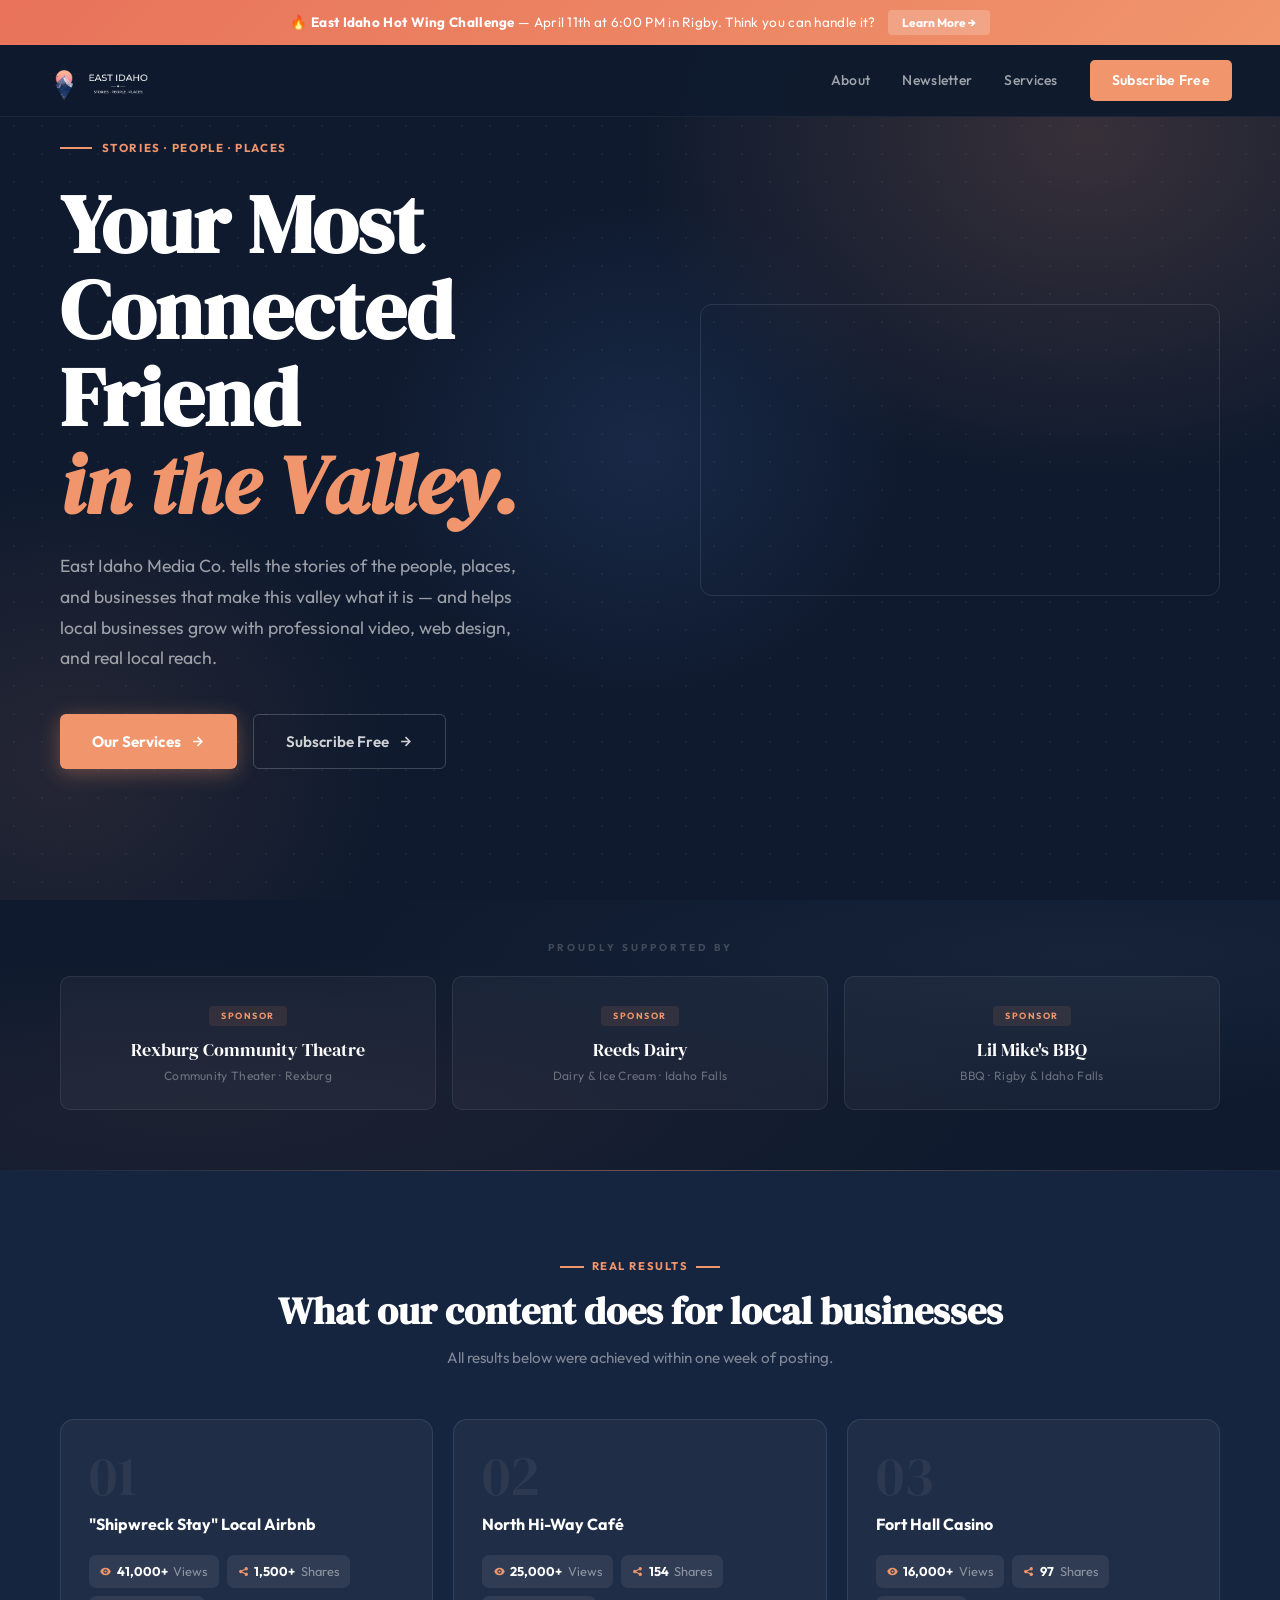
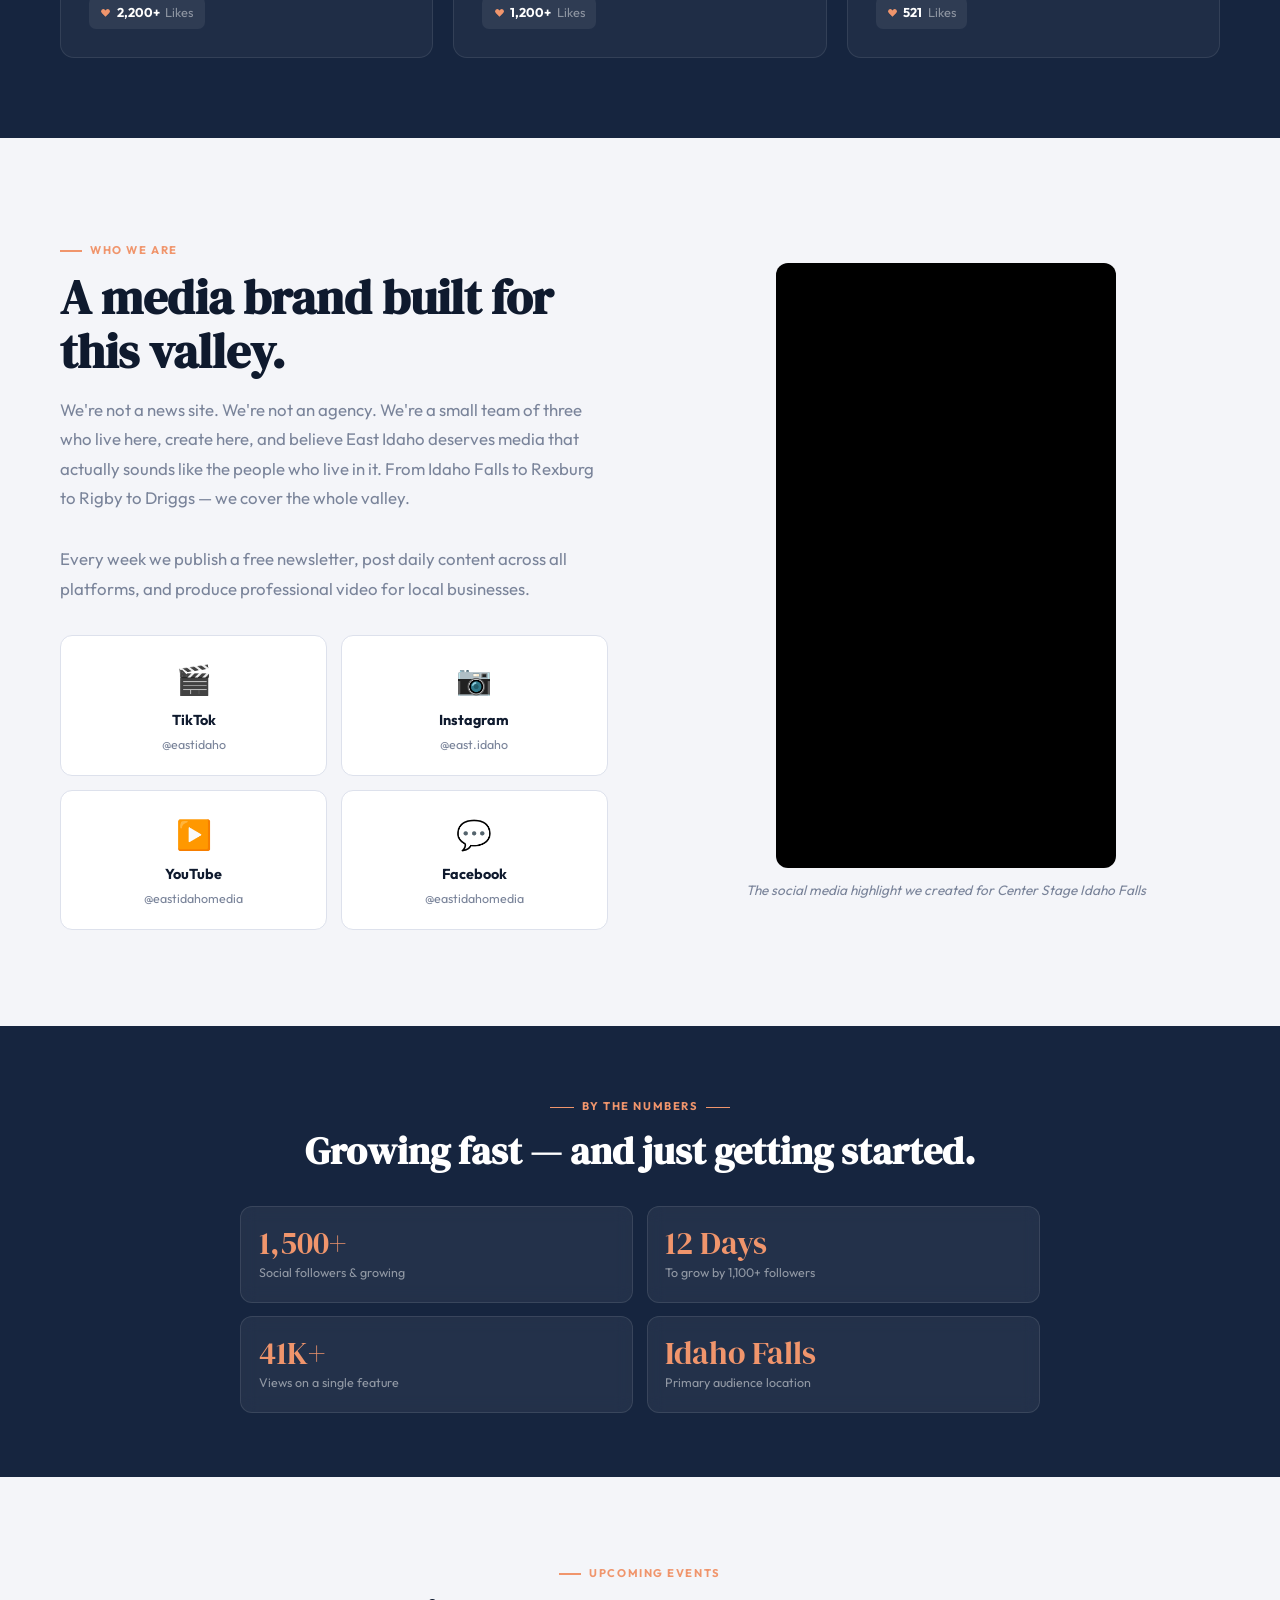
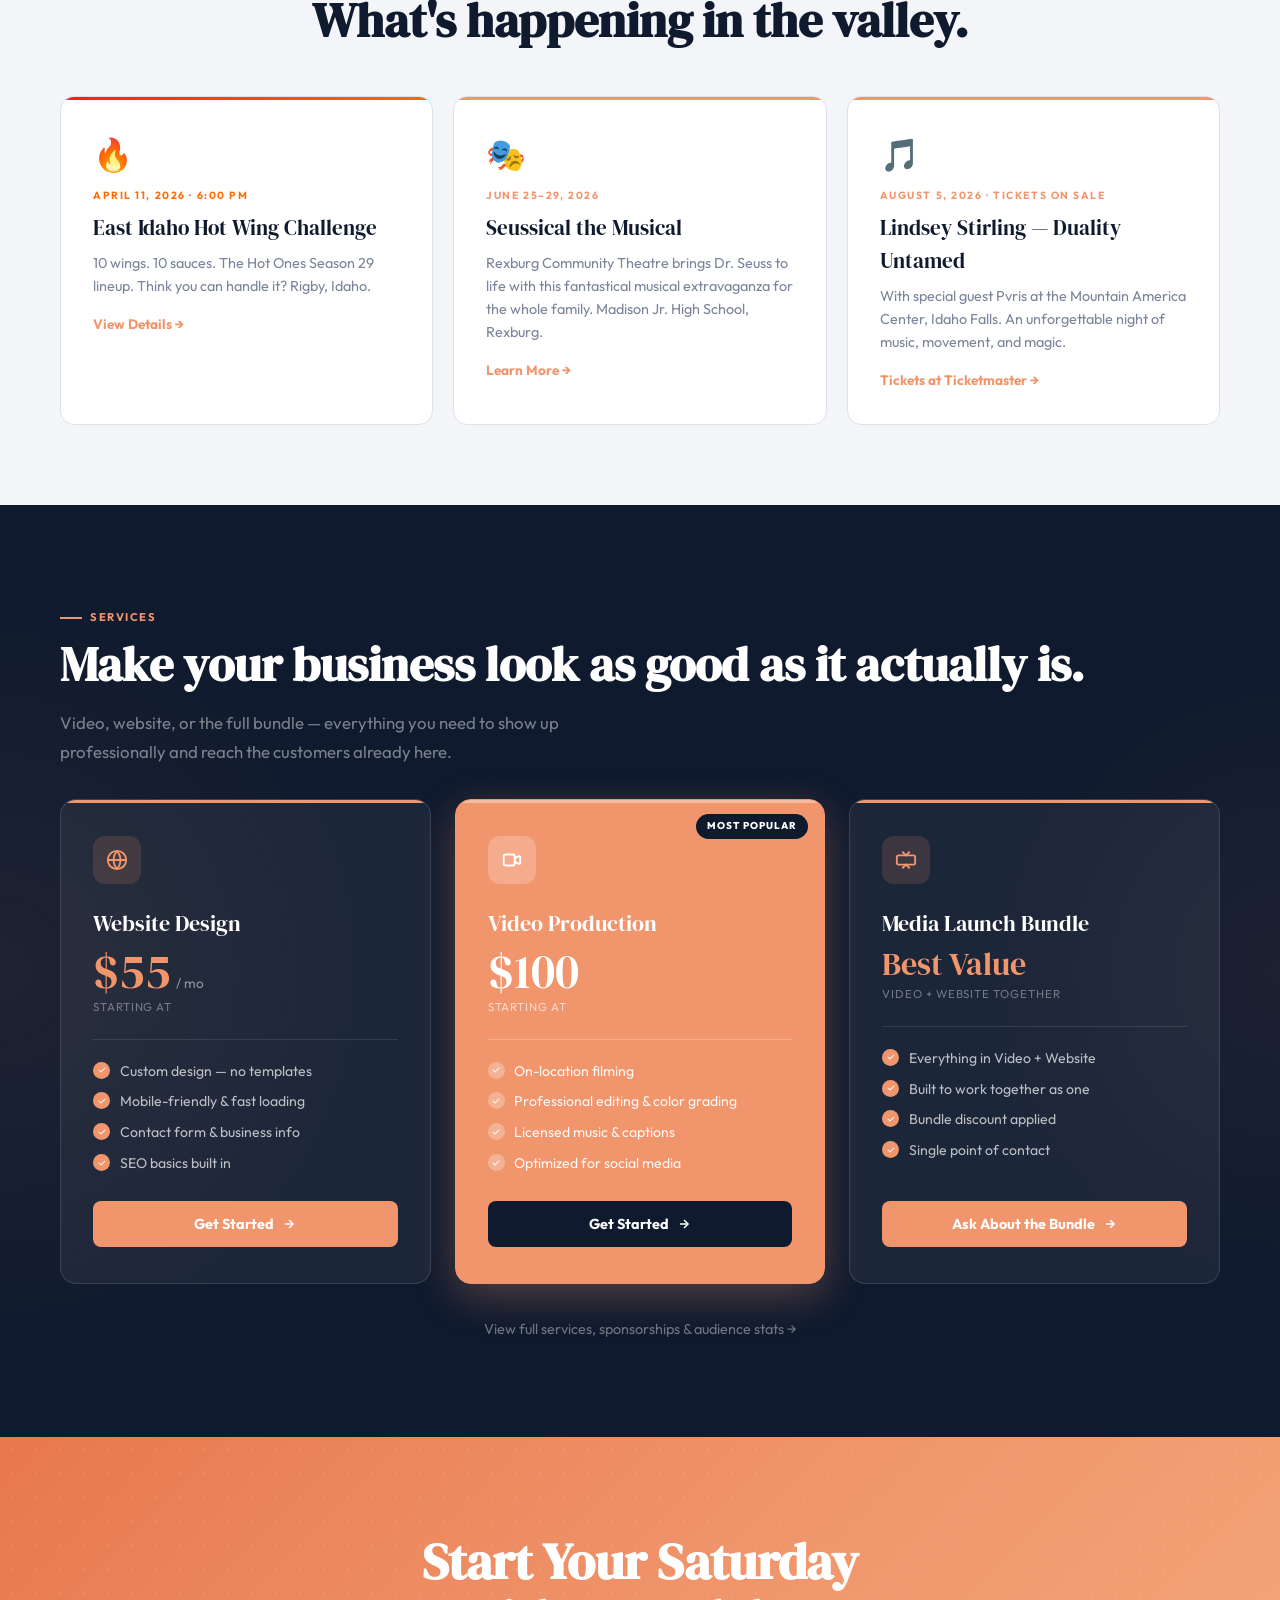
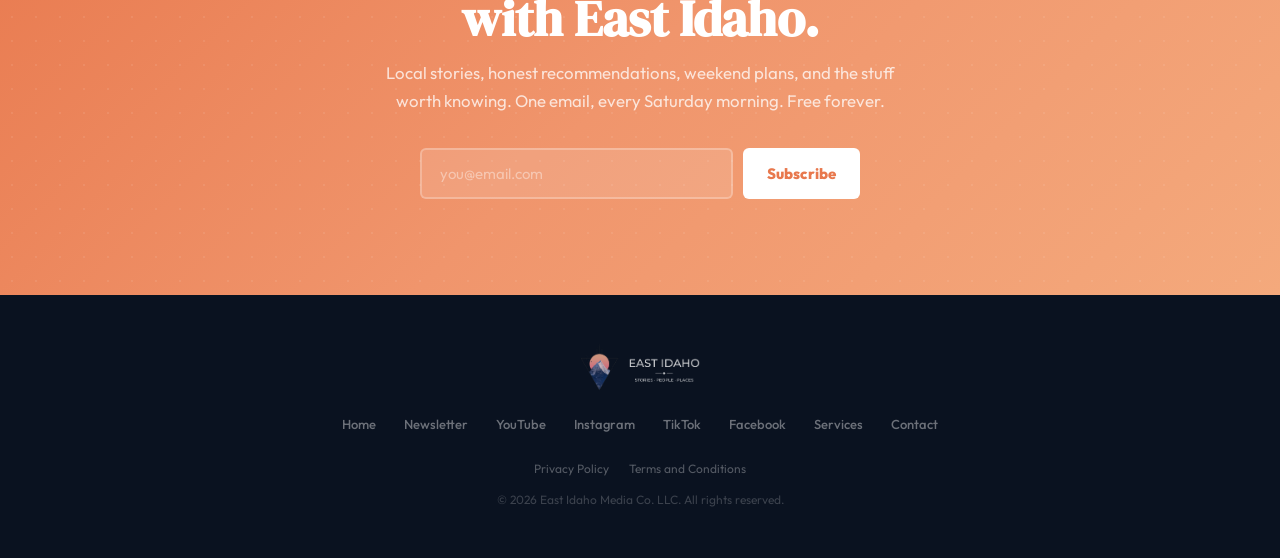
==== index.html @ 45724cd7 "Update index.html" ====
<!DOCTYPE html>
<html lang="en">
<head>
<meta charset="UTF-8">
<meta name="viewport" content="width=device-width, initial-scale=1.0">
<title>East Idaho — Stories · People · Places</title>
<meta name="description" content="East Idaho Media Co. — local stories, video production, and the Saturday morning newsletter for people who love East Idaho. Idaho Falls, Rexburg, Rigby, and beyond.">
<meta name="keywords" content="East Idaho, Idaho Falls, Rexburg, local newsletter, East Idaho news, video production, local media">
<meta name="author" content="East Idaho Media Co. LLC">
<meta name="robots" content="index, follow">
<link rel="canonical" href="https://eastidaho.com/">
<meta property="og:type" content="website">
<meta property="og:url" content="https://eastidaho.com/">
<meta property="og:title" content="East Idaho — Stories · People · Places">
<meta property="og:description" content="Local stories, video production, and the Saturday morning newsletter for people who love East Idaho.">
<meta property="og:image" content="https://eastidaho.com/og-image.png">
<meta property="og:image:width" content="1200">
<meta property="og:image:height" content="630">
<meta property="og:site_name" content="East Idaho">
<meta name="twitter:card" content="summary_large_image">
<meta name="twitter:title" content="East Idaho — Stories · People · Places">
<meta name="twitter:image" content="https://eastidaho.com/og-image.png">
<link rel="icon" type="image/png" href="/logo-icon.png">
<link rel="apple-touch-icon" href="/logo-icon.png">
<meta name="theme-color" content="#0f1a2e">
<link rel="preconnect" href="https://fonts.googleapis.com">
<link rel="preconnect" href="https://fonts.gstatic.com" crossorigin>
<link href="https://fonts.googleapis.com/css2?family=DM+Serif+Display:ital@0;1&family=Outfit:wght@300;400;500;600;700;800&family=Playfair+Display:ital,wght@0,400;0,700;1,400&display=swap" rel="stylesheet">
<link rel="stylesheet" href="/styles.css">
<style>
:root { --navy2:#16253f; --navy3:#1e3358; --coral2:#e8784d; --off:#f4f5f9; --border:#dde1ec; }
html { scroll-behavior: smooth; }
body { font-family:'Outfit',sans-serif; overflow-x:hidden; }

/* ANNOUNCEMENT */
.ann{display:flex;align-items:center;justify-content:center;gap:12px;padding:10px 24px;background:linear-gradient(135deg,#e8735a 0%,#f0956c 100%);text-decoration:none;position:fixed;top:0;left:0;right:0;z-index:110;flex-wrap:wrap}
.ann:hover{background:linear-gradient(135deg,#d4623e 0%,#e8845b 100%)}
.ann-text{font-size:13.5px;color:#fff;letter-spacing:.3px}
.ann-cta{font-size:12px;font-weight:700;color:#fff;background:rgba(255,255,255,.2);padding:3px 14px;border-radius:4px;white-space:nowrap}
.ann:hover .ann-cta{background:rgba(255,255,255,.3)}

/* HERO */
.hero{background:var(--navy);min-height:100vh;display:flex;align-items:center;padding:80px clamp(1rem,4vw,3rem);position:relative;overflow:hidden}
.hero::before{content:'';position:absolute;inset:0;pointer-events:none;background:radial-gradient(ellipse 55% 60% at 85% 15%,rgba(240,149,108,.18) 0%,transparent 65%),radial-gradient(ellipse 40% 50% at 5% 85%,rgba(240,149,108,.10) 0%,transparent 65%),radial-gradient(ellipse 30% 40% at 50% 50%,rgba(30,51,88,.6) 0%,transparent 70%)}
.hero::after{content:'';position:absolute;inset:0;pointer-events:none;background-image:radial-gradient(rgba(255,255,255,.04) 1px,transparent 1px);background-size:28px 28px}
.hero-inner{max-width:1160px;margin:0 auto;width:100%;display:grid;grid-template-columns:1fr 520px;gap:3rem;align-items:center;position:relative;z-index:1}
.hero-ey{display:inline-flex;align-items:center;gap:.6rem;font-size:.72rem;font-weight:700;letter-spacing:.14em;text-transform:uppercase;color:var(--coral);margin-bottom:1.5rem}
.hero-ey::before{content:'';display:block;width:32px;height:2px;background:var(--coral)}
.hero h1{font-family:'DM Serif Display',serif;font-size:clamp(3rem,6.5vw,5.5rem);color:#fff;line-height:1.04;margin-bottom:1.5rem}
.hero h1 em{color:var(--coral);font-style:italic}
.hero-sub{color:rgba(255,255,255,.58);font-size:1.1rem;line-height:1.75;max-width:480px;margin-bottom:2.5rem}
.hero-btns{display:flex;gap:1rem;flex-wrap:wrap}
.btn-p{display:inline-flex;align-items:center;gap:.55rem;background:var(--coral);color:#fff;text-decoration:none;font-weight:700;font-size:.95rem;padding:.9rem 2rem;border-radius:6px;transition:background .2s,transform .15s;box-shadow:0 4px 20px rgba(240,149,108,.35);border:none;cursor:pointer;font-family:'Outfit',sans-serif}
.btn-p:hover{background:var(--coral2);transform:translateY(-2px)}
.btn-g{display:inline-flex;align-items:center;gap:.55rem;border:1.5px solid rgba(255,255,255,.2);color:rgba(255,255,255,.8);text-decoration:none;font-weight:600;font-size:.95rem;padding:.9rem 2rem;border-radius:6px;background:none;cursor:pointer;font-family:'Outfit',sans-serif;transition:border-color .2s,color .2s}
.btn-g:hover{border-color:var(--coral);color:var(--coral)}
.hero-stats{display:grid;grid-template-columns:1fr 1fr;gap:.85rem}
.stat-card{background:rgba(255,255,255,.06);border:1px solid rgba(255,255,255,.1);border-radius:12px;padding:1.25rem 1.1rem;backdrop-filter:blur(8px);transition:background .2s,border-color .2s}
.stat-card:hover{background:rgba(255,255,255,.09);border-color:rgba(240,149,108,.3)}
.stat-card-val{font-family:'DM Serif Display',serif;font-size:2rem;color:var(--coral);line-height:1;margin-bottom:.3rem}
.stat-card-lbl{font-size:.78rem;color:rgba(255,255,255,.5);line-height:1.4}

/* SPONSORS */
.sponsors-blend{background:var(--navy);padding:40px 48px 60px;position:relative;overflow:hidden}
.sponsors-blend::before{content:'';position:absolute;inset:0;background:radial-gradient(ellipse at 15% 80%,rgba(240,149,108,.06) 0%,transparent 55%),radial-gradient(ellipse at 85% 20%,rgba(26,41,64,.6) 0%,transparent 50%)}
.sponsors-blend-inner{max-width:1160px;margin:0 auto;position:relative;z-index:1}
.sponsors-label{font-size:10px;text-transform:uppercase;letter-spacing:3px;color:rgba(255,255,255,.2);text-align:center;margin-bottom:20px}
.sponsors-grid{display:grid;grid-template-columns:repeat(3,1fr);gap:16px}
.sp-card{background:rgba(255,255,255,.04);border:1px solid rgba(255,255,255,.08);border-radius:10px;padding:24px 20px;text-align:center;cursor:pointer;transition:all .25s ease;text-decoration:none}
.sp-card:hover{background:rgba(255,255,255,.07);border-color:rgba(240,149,108,.3);transform:translateY(-2px)}
.sp-badge{display:inline-block;font-size:9px;text-transform:uppercase;letter-spacing:1.5px;color:var(--coral);font-weight:700;background:rgba(240,149,108,.1);padding:3px 12px;border-radius:4px;margin-bottom:12px}
.sp-name{font-family:'DM Serif Display',serif;font-size:18px;color:#fff;margin-bottom:4px;line-height:1.3}
.sp-type{font-size:12px;color:rgba(255,255,255,.35);letter-spacing:.3px}

/* CASE STUDIES */
.cases{background:var(--navy2);padding:5rem clamp(1rem,4vw,3rem);position:relative;overflow:hidden}
.cases::before{content:'';position:absolute;top:0;left:0;right:0;height:1px;background:linear-gradient(90deg,transparent,rgba(240,149,108,.4),transparent)}
.cases-inner{max-width:1160px;margin:0 auto}
.cases-header{text-align:center;margin-bottom:3rem}
.cases-ey{display:inline-flex;align-items:center;gap:.5rem;font-size:.7rem;font-weight:700;letter-spacing:.14em;text-transform:uppercase;color:var(--coral);margin-bottom:.75rem}
.cases-ey::before,.cases-ey::after{content:'';display:block;width:24px;height:1.5px;background:var(--coral)}
.cases-title{font-family:'DM Serif Display',serif;font-size:clamp(1.6rem,3vw,2.4rem);color:#fff;line-height:1.2}
.cases-grid{display:grid;grid-template-columns:repeat(3,1fr);gap:1.25rem}
.cc{background:rgba(255,255,255,.04);border:1px solid rgba(255,255,255,.09);border-radius:14px;padding:1.75rem;position:relative;overflow:hidden;transition:border-color .25s,transform .25s,background .25s}
.cc:hover{border-color:rgba(240,149,108,.4);background:rgba(255,255,255,.06);transform:translateY(-4px)}
.cc::before{content:'';position:absolute;top:0;left:0;right:0;height:2px;background:var(--coral);transform:scaleX(0);transform-origin:left;transition:transform .35s ease}
.cc:hover::before{transform:scaleX(1)}
.cc-num{font-family:'DM Serif Display',serif;font-size:3.5rem;color:rgba(255,255,255,.06);line-height:1;margin-bottom:.5rem}
.cc-name{font-weight:700;font-size:1rem;color:#fff;margin-bottom:1.1rem}
.cc-metrics{display:flex;flex-wrap:wrap;gap:.5rem}
.cc-m{background:rgba(255,255,255,.07);border-radius:7px;padding:.4rem .7rem;display:flex;align-items:center;gap:.35rem;font-size:.8rem}
.cc-m strong{color:#fff;font-weight:700}
.cc-m span{color:rgba(255,255,255,.45)}
.cc-m svg{color:var(--coral);flex-shrink:0}

/* ABOUT / CHANNELS */
.about{background:var(--off);padding:6rem clamp(1rem,4vw,3rem)}
.about-inner{max-width:1160px;margin:0 auto;display:grid;grid-template-columns:1fr 1fr;gap:4rem;align-items:center}
.ey{display:inline-flex;align-items:center;gap:.5rem;font-size:.7rem;font-weight:700;letter-spacing:.14em;text-transform:uppercase;color:var(--coral);margin-bottom:.7rem}
.ey::before{content:'';display:block;width:22px;height:2px;background:var(--coral)}
h2.st{font-family:'DM Serif Display',serif;font-size:clamp(2rem,4vw,3rem);line-height:1.12;margin-bottom:1rem}
.sd{font-size:1.05rem;line-height:1.75;color:#7a849a;max-width:560px;margin-bottom:2rem}
.channels{display:grid;grid-template-columns:repeat(2,1fr);gap:.85rem}
.ch-card{background:#fff;border:1.5px solid var(--border);border-radius:12px;padding:1.25rem;text-align:center;text-decoration:none;transition:border-color .2s,transform .2s}
.ch-card:hover{border-color:var(--coral);transform:translateY(-3px)}
.ch-icon{font-size:1.8rem;margin-bottom:.4rem}
.ch-name{font-weight:700;font-size:.9rem;color:var(--navy);margin-bottom:.2rem}
.ch-handle{font-size:.78rem;color:#7a849a}

/* SERVICES */
.svc{background:var(--navy);padding:6rem clamp(1rem,4vw,3rem);position:relative;overflow:hidden}
.svc::before{content:'';position:absolute;inset:0;pointer-events:none;background:radial-gradient(ellipse 50% 70% at 0% 50%,rgba(240,149,108,.07) 0%,transparent 60%),radial-gradient(ellipse 40% 60% at 100% 50%,rgba(240,149,108,.06) 0%,transparent 60%)}
.svc-inner{max-width:1160px;margin:0 auto;position:relative;z-index:1}
.svc-grid{display:grid;grid-template-columns:repeat(3,1fr);gap:1.5rem;margin-top:2rem}
.sc{border-radius:16px;padding:2.25rem 2rem;display:flex;flex-direction:column;position:relative;overflow:hidden;background:rgba(255,255,255,.055);border:1px solid rgba(255,255,255,.12);transition:transform .25s,box-shadow .25s,border-color .25s}
.sc:hover{transform:translateY(-6px);box-shadow:0 20px 50px rgba(0,0,0,.35);border-color:rgba(240,149,108,.45)}
.sc.hot{background:var(--coral);border-color:var(--coral);box-shadow:0 12px 40px rgba(240,149,108,.3)}
.sc.hot:hover{box-shadow:0 20px 56px rgba(240,149,108,.45)}
.sc-bar{position:absolute;top:0;left:0;right:0;height:3px;background:var(--coral)}
.sc.hot .sc-bar{background:rgba(255,255,255,.35)}
.hot-badge{position:absolute;top:14px;right:16px;background:var(--navy);color:#fff;font-size:.62rem;font-weight:800;letter-spacing:.1em;text-transform:uppercase;padding:.28rem .7rem;border-radius:100px}
.sc-icon{width:48px;height:48px;border-radius:12px;display:flex;align-items:center;justify-content:center;margin-bottom:1.4rem;background:rgba(240,149,108,.15)}
.sc.hot .sc-icon{background:rgba(255,255,255,.22)}
.sc-icon svg{color:var(--coral)}.sc.hot .sc-icon svg{color:#fff}
.sc-name{font-family:'DM Serif Display',serif;font-size:1.4rem;color:#fff;margin-bottom:.3rem}
.sc-price{display:flex;align-items:baseline;gap:.3rem;margin-bottom:.2rem}
.sc-price .num{font-family:'DM Serif Display',serif;font-size:3rem;color:var(--coral);line-height:1}
.sc.hot .sc-price .num{color:#fff}
.sc-price .per{font-size:.85rem;color:rgba(255,255,255,.5)}
.sc.hot .sc-price .per{color:rgba(255,255,255,.7)}
.sc-sub{font-size:.72rem;text-transform:uppercase;letter-spacing:.08em;color:rgba(255,255,255,.38);margin-bottom:1.4rem}
.sc.hot .sc-sub{color:rgba(255,255,255,.65)}
.sc-div{height:1px;background:rgba(255,255,255,.1);margin-bottom:1.3rem}
.sc.hot .sc-div{background:rgba(255,255,255,.25)}
.sc-feat{list-style:none;display:flex;flex-direction:column;gap:.65rem;flex:1;margin-bottom:1.75rem}
.sc-feat li{display:flex;align-items:flex-start;gap:.6rem;font-size:.88rem;color:rgba(255,255,255,.7);line-height:1.45}
.sc.hot .sc-feat li{color:rgba(255,255,255,.92)}
.sc-feat li::before{content:'';flex-shrink:0;width:17px;height:17px;margin-top:1px;border-radius:50%;background:var(--coral) url("data:image/svg+xml,%3Csvg xmlns='http://www.w3.org/2000/svg' viewBox='0 0 20 20' fill='white'%3E%3Cpath fill-rule='evenodd' d='M16.707 5.293a1 1 0 010 1.414l-8 8a1 1 0 01-1.414 0l-4-4a1 1 0 011.414-1.414L8 12.586l7.293-7.293a1 1 0 011.414 0z' clip-rule='evenodd'/%3E%3C/svg%3E") center/10px no-repeat}
.sc.hot .sc-feat li::before{background-color:rgba(255,255,255,.28)}
.sc-btn{display:flex;align-items:center;justify-content:center;gap:.5rem;background:var(--coral);color:#fff;font-weight:700;font-size:.9rem;padding:.85rem 1.5rem;border-radius:8px;transition:background .2s,transform .15s;border:none;cursor:pointer;font-family:'Outfit',sans-serif;text-decoration:none}
.sc-btn:hover{background:var(--coral2);transform:translateY(-1px)}
.sc.hot .sc-btn{background:var(--navy)}.sc.hot .sc-btn:hover{background:var(--navy2)}

/* NEWSLETTER CTA */
.nl-cta{background:linear-gradient(135deg,var(--coral2) 0%,var(--coral) 50%,#f4a97c 100%);padding:6rem clamp(1rem,4vw,3rem);text-align:center;position:relative;overflow:hidden}
.nl-cta::before{content:'';position:absolute;inset:0;pointer-events:none;background-image:radial-gradient(rgba(255,255,255,.08) 1px,transparent 1px);background-size:24px 24px}
.nl-cta-inner{position:relative;z-index:1;max-width:520px;margin:0 auto}
.nl-cta h2{font-family:'DM Serif Display',serif;font-size:clamp(2rem,4.5vw,3.2rem);color:#fff;line-height:1.1;margin-bottom:.8rem}
.nl-cta p{color:rgba(255,255,255,.75);font-size:1.05rem;line-height:1.7;margin-bottom:2rem}
.nl-form{display:flex;gap:10px;max-width:440px;margin:0 auto}
.nl-form input{flex:1;padding:14px 18px;border:2px solid rgba(255,255,255,.25);border-radius:6px;background:rgba(255,255,255,.12);color:#fff;font-family:'Outfit',sans-serif;font-size:15px;outline:none;transition:border-color .2s}
.nl-form input::placeholder{color:rgba(255,255,255,.4)}
.nl-form input:focus{border-color:#fff}
.nl-form button{padding:14px 24px;background:#fff;color:var(--coral2);border:none;border-radius:6px;font-family:'Outfit',sans-serif;font-size:15px;font-weight:800;cursor:pointer;white-space:nowrap;transition:transform .15s,box-shadow .2s}
.nl-form button:hover{transform:translateY(-1px);box-shadow:0 4px 16px rgba(0,0,0,.15)}
.nl-msg{display:none;margin-top:12px;font-size:14px;font-weight:600}

/* HAMBURGER */
.nav-hamburger{display:none;background:none;border:none;cursor:pointer;padding:8px;z-index:120;position:relative}
.nav-hamburger span{display:block;width:22px;height:2px;background:rgba(255,255,255,.7);margin:5px 0;border-radius:2px;transition:all .3s}
.nav-hamburger.active span:nth-child(1){transform:rotate(45deg) translate(5px,5px)}
.nav-hamburger.active span:nth-child(2){opacity:0}
.nav-hamburger.active span:nth-child(3){transform:rotate(-45deg) translate(5px,-5px)}
.nav-mobile-drawer{display:none;position:fixed;top:0;left:0;right:0;bottom:0;background:rgba(15,26,46,.98);z-index:105;flex-direction:column;align-items:center;justify-content:center;gap:24px}
.nav-mobile-drawer.active{display:flex}
.nav-mobile-drawer a{color:rgba(255,255,255,.7);text-decoration:none;font-size:20px;font-weight:600;transition:color .2s}
.nav-mobile-drawer a:hover{color:#fff}

/* MODAL BG */
.m-bg{display:none;position:fixed;inset:0;background:rgba(10,18,32,.85);backdrop-filter:blur(6px);z-index:1000;align-items:center;justify-content:center;padding:24px;overflow-y:auto}
.m-bg.active{display:flex}

@media(max-width:960px){.hero-inner{grid-template-columns:1fr}.hero-stats{display:flex;flex-wrap:wrap;gap:.75rem}.about-inner{grid-template-columns:1fr}}
@media(max-width:900px){.nav-hamburger{display:block}.nav-links{display:none}nav{z-index:106!important}.sponsors-blend{padding:0 24px 40px}.sponsors-grid{grid-template-columns:1fr}}
@media(max-width:860px){.cases-grid{grid-template-columns:1fr}.svc-grid{grid-template-columns:1fr;max-width:460px}}
@media(max-width:600px){.ann{padding:10px 16px;gap:6px;text-align:center}.ann-text{font-size:11.5px}.nl-form{flex-direction:column}}
</style>
</head>
<body>

<!-- ANNOUNCEMENT -->
<a href="/events/hot-wing-challenge.html" class="ann" id="announcement-banner">
<span class="ann-text">&#128293; <strong>East Idaho Hot Wing Challenge</strong> &#8212; April 11th at 6:00 PM in Rigby. Think you can handle it?</span>
<span class="ann-cta">Learn More &#8594;</span>
</a>

<!-- NAV -->
<nav>
<a class="nav-logo" href="/"><img src="logo-white.png" alt="East Idaho"></a>
<div class="nav-links">
<a href="#about">About</a>
<a href="/blog/">Newsletter</a>
<a href="#services">Services</a>
<a class="nav-cta" href="#" onclick="openModal('subscribe-modal');return false;">Subscribe Free</a>
</div>
<button class="nav-hamburger" id="hamburger-btn" onclick="toggleMobileNav()"><span></span><span></span><span></span></button>
</nav>
<div class="nav-mobile-drawer" id="mobile-nav">
<a href="#about" onclick="closeMobileNav()">About</a>
<a href="/blog/">Newsletter</a>
<a href="#services" onclick="closeMobileNav()">Services</a>
<a href="/services.html">Full Services Page</a>
<a class="nav-cta" href="#" onclick="closeMobileNav();openModal('subscribe-modal');return false;">Subscribe Free</a>
</div>

<!-- HERO -->
<section class="hero">
<div class="hero-inner">
<div>
<div class="hero-ey">Stories &#183; People &#183; Places</div>
<h1>Your Most<br>Connected Friend<br><em>in the Valley.</em></h1>
<p class="hero-sub">East Idaho Media Co. tells the stories of the people, places, and businesses that make this valley what it is &#8212; and helps local businesses grow with professional video, web design, and real local reach.</p>
<div class="hero-btns">
<a href="#services" class="btn-p">Our Services <svg width="15" height="15" fill="none" stroke="currentColor" stroke-width="2.5" viewBox="0 0 24 24"><path d="M5 12h14M12 5l7 7-7 7"/></svg></a>
<a href="#" onclick="openModal('subscribe-modal');return false;" class="btn-g">Subscribe Free <svg width="15" height="15" fill="none" stroke="currentColor" stroke-width="2.5" viewBox="0 0 24 24"><path d="M5 12h14M12 5l7 7-7 7"/></svg></a>
</div>
</div>
<div style="border-radius:12px;overflow:hidden;border:1px solid rgba(255,255,255,.1);aspect-ratio:16/9;">
<iframe width="100%" height="100%" src="https://www.youtube.com/embed/YY4Qo_G8yqI" frameborder="0" allow="accelerometer; autoplay; clipboard-write; encrypted-media; gyroscope; picture-in-picture" allowfullscreen style="display:block;"></iframe>
</div>
</div>
</section>

<!-- SPONSORS -->
<div class="sponsors-blend">
<div class="sponsors-blend-inner">
<div class="sponsors-label">Proudly supported by</div>
<div class="sponsors-grid">
<div class="sp-card" onclick="openSponsorModal('Rexburg Community Theatre','Bringing live theater to the heart of Rexburg. From musicals to dramas to community productions, RCT has been a stage for local talent and a gathering place for audiences who love the arts.','Community Theater','Rexburg, ID','https://rctheatre.org')"><div class="sp-badge">Sponsor</div><div class="sp-name">Rexburg Community Theatre</div><div class="sp-type">Community Theater &#183; Rexburg</div></div>
<div class="sp-card" onclick="openSponsorModal('Reeds Dairy','A local Idaho Falls dairy producing fresh milk, ice cream, and dairy products. Family-owned and a valley staple for generations.','Dairy &amp; Ice Cream','Idaho Falls, ID','https://reedsdairy.com')"><div class="sp-badge">Sponsor</div><div class="sp-name">Reeds Dairy</div><div class="sp-type">Dairy &amp; Ice Cream &#183; Idaho Falls</div></div>
<div class="sp-card" onclick="openSponsorModal('Lil Mike\'s BBQ','The best BBQ in Rigby and Idaho Falls. Fresh meat daily, never frozen. Brisket, ribs, pulled pork, loaded potatoes, and more. Started as a food truck, now a local favorite.','BBQ Restaurant','Rigby &amp; Idaho Falls','https://www.lilmikesbbq.com')"><div class="sp-badge">Sponsor</div><div class="sp-name">Lil Mike's BBQ</div><div class="sp-type">BBQ &#183; Rigby &amp; Idaho Falls</div></div>
</div>
</div>
</div>

<!-- CASE STUDIES -->
<div class="cases">
<div class="cases-inner">
<div class="cases-header">
<div class="cases-ey">Real Results</div>
<h2 class="cases-title">What our content does for local businesses</h2>
<p style="color:rgba(255,255,255,.45);font-size:.95rem;margin-top:.75rem;">All results below were achieved within one week of posting.</p>
</div>
<div class="cases-grid">
<div class="cc"><div class="cc-num">01</div><div class="cc-name">"Shipwreck Stay" Local Airbnb</div><div class="cc-metrics"><div class="cc-m"><svg width="11" height="11" fill="currentColor" viewBox="0 0 20 20"><path d="M10 12a2 2 0 100-4 2 2 0 000 4z"/><path fill-rule="evenodd" d="M.458 10C1.732 5.943 5.522 3 10 3s8.268 2.943 9.542 7c-1.274 4.057-5.064 7-9.542 7S1.732 14.057.458 10zM14 10a4 4 0 11-8 0 4 4 0 018 0z" clip-rule="evenodd"/></svg><strong>41,000+</strong><span>Views</span></div><div class="cc-m"><svg width="11" height="11" fill="currentColor" viewBox="0 0 20 20"><path d="M15 8a3 3 0 10-2.977-2.63l-4.94 2.47a3 3 0 100 4.319l4.94 2.47a3 3 0 10.895-1.789l-4.94-2.47a3.027 3.027 0 000-.74l4.94-2.47C13.456 7.68 14.19 8 15 8z"/></svg><strong>1,500+</strong><span>Shares</span></div><div class="cc-m"><svg width="11" height="11" fill="currentColor" viewBox="0 0 20 20"><path fill-rule="evenodd" d="M3.172 5.172a4 4 0 015.656 0L10 6.343l1.172-1.171a4 4 0 115.656 5.656L10 17.657l-6.828-6.829a4 4 0 010-5.656z" clip-rule="evenodd"/></svg><strong>2,200+</strong><span>Likes</span></div></div></div>
<div class="cc"><div class="cc-num">02</div><div class="cc-name">North Hi-Way Caf&#233;</div><div class="cc-metrics"><div class="cc-m"><svg width="11" height="11" fill="currentColor" viewBox="0 0 20 20"><path d="M10 12a2 2 0 100-4 2 2 0 000 4z"/><path fill-rule="evenodd" d="M.458 10C1.732 5.943 5.522 3 10 3s8.268 2.943 9.542 7c-1.274 4.057-5.064 7-9.542 7S1.732 14.057.458 10zM14 10a4 4 0 11-8 0 4 4 0 018 0z" clip-rule="evenodd"/></svg><strong>25,000+</strong><span>Views</span></div><div class="cc-m"><svg width="11" height="11" fill="currentColor" viewBox="0 0 20 20"><path d="M15 8a3 3 0 10-2.977-2.63l-4.94 2.47a3 3 0 100 4.319l4.94 2.47a3 3 0 10.895-1.789l-4.94-2.47a3.027 3.027 0 000-.74l4.94-2.47C13.456 7.68 14.19 8 15 8z"/></svg><strong>154</strong><span>Shares</span></div><div class="cc-m"><svg width="11" height="11" fill="currentColor" viewBox="0 0 20 20"><path fill-rule="evenodd" d="M3.172 5.172a4 4 0 015.656 0L10 6.343l1.172-1.171a4 4 0 115.656 5.656L10 17.657l-6.828-6.829a4 4 0 010-5.656z" clip-rule="evenodd"/></svg><strong>1,200+</strong><span>Likes</span></div></div></div>
<div class="cc"><div class="cc-num">03</div><div class="cc-name">Fort Hall Casino</div><div class="cc-metrics"><div class="cc-m"><svg width="11" height="11" fill="currentColor" viewBox="0 0 20 20"><path d="M10 12a2 2 0 100-4 2 2 0 000 4z"/><path fill-rule="evenodd" d="M.458 10C1.732 5.943 5.522 3 10 3s8.268 2.943 9.542 7c-1.274 4.057-5.064 7-9.542 7S1.732 14.057.458 10zM14 10a4 4 0 11-8 0 4 4 0 018 0z" clip-rule="evenodd"/></svg><strong>16,000+</strong><span>Views</span></div><div class="cc-m"><svg width="11" height="11" fill="currentColor" viewBox="0 0 20 20"><path d="M15 8a3 3 0 10-2.977-2.63l-4.94 2.47a3 3 0 100 4.319l4.94 2.47a3 3 0 10.895-1.789l-4.94-2.47a3.027 3.027 0 000-.74l4.94-2.47C13.456 7.68 14.19 8 15 8z"/></svg><strong>97</strong><span>Shares</span></div><div class="cc-m"><svg width="11" height="11" fill="currentColor" viewBox="0 0 20 20"><path fill-rule="evenodd" d="M3.172 5.172a4 4 0 015.656 0L10 6.343l1.172-1.171a4 4 0 115.656 5.656L10 17.657l-6.828-6.829a4 4 0 010-5.656z" clip-rule="evenodd"/></svg><strong>521</strong><span>Likes</span></div></div></div>
</div>
</div>
</div>

<!-- ABOUT -->
<section class="about" id="about">
<div class="about-inner">
<div>
<div class="ey">Who We Are</div>
<h2 class="st">A media brand built for this valley.</h2>
<p class="sd">We're not a news site. We're not an agency. We're a small team of three who live here, create here, and believe East Idaho deserves media that actually sounds like the people who live in it. From Idaho Falls to Rexburg to Rigby to Driggs &#8212; we cover the whole valley.</p>
<p class="sd">Every week we publish a free newsletter, post daily content across all platforms, and produce professional video for local businesses.</p>
<div class="channels" style="margin-top:1.5rem;">
<a class="ch-card" href="https://www.tiktok.com/@eastidaho" target="_blank"><div class="ch-icon">&#127916;</div><div class="ch-name">TikTok</div><div class="ch-handle">@eastidaho</div></a>
<a class="ch-card" href="https://www.instagram.com/east.idaho" target="_blank"><div class="ch-icon">&#128247;</div><div class="ch-name">Instagram</div><div class="ch-handle">@east.idaho</div></a>
<a class="ch-card" href="https://www.youtube.com/@eastidahomedia" target="_blank"><div class="ch-icon">&#9654;&#65039;</div><div class="ch-name">YouTube</div><div class="ch-handle">@eastidahomedia</div></a>
<a class="ch-card" href="https://www.facebook.com/eastidahomedia" target="_blank"><div class="ch-icon">&#128172;</div><div class="ch-name">Facebook</div><div class="ch-handle">@eastidahomedia</div></a>
</div>
</div>
<div>
<div style="border-radius:12px;overflow:hidden;background:#000;max-width:340px;margin:0 auto;aspect-ratio:9/16;">
<video autoplay muted loop playsinline style="width:100%;height:100%;object-fit:cover;display:block;">
<source src="/videos/center-stage.mp4" type="video/mp4">
</video>
</div>
<p style="text-align:center;margin-top:12px;font-size:.85rem;color:#7a849a;font-style:italic;">The social media highlight we created for Center Stage Idaho Falls</p>
</div>
</div>
</section>

<!-- STATS -->
<section style="background:var(--navy2);padding:4rem clamp(1rem,4vw,3rem);position:relative;overflow:hidden;">
<div style="max-width:1160px;margin:0 auto;">
<div style="text-align:center;margin-bottom:2rem;">
<div class="cases-ey">By the Numbers</div>
<h2 class="cases-title">Growing fast &#8212; and just getting started.</h2>
</div>
<div class="hero-stats" style="max-width:800px;margin:0 auto;">
<div class="stat-card"><div class="stat-card-val">1,500+</div><div class="stat-card-lbl">Social followers &amp; growing</div></div>
<div class="stat-card"><div class="stat-card-val">12 Days</div><div class="stat-card-lbl">To grow by 1,100+ followers</div></div>
<div class="stat-card"><div class="stat-card-val">41K+</div><div class="stat-card-lbl">Views on a single feature</div></div>
<div class="stat-card"><div class="stat-card-val">Idaho Falls</div><div class="stat-card-lbl">Primary audience location</div></div>
</div>
</div>
</section>


<!-- EVENTS -->
<section style="background:var(--off);padding:5rem clamp(1rem,4vw,3rem);" id="events">
<div style="max-width:1160px;margin:0 auto;">
<div style="text-align:center;margin-bottom:3rem;">
<div class="ey" style="justify-content:center;">Upcoming Events</div>
<h2 class="st">What's happening in the valley.</h2>
</div>
<div style="display:grid;grid-template-columns:repeat(auto-fit,minmax(320px,1fr));gap:1.25rem;">
<a href="/events/hot-wing-challenge.html" style="background:#fff;border:1.5px solid var(--border);border-radius:14px;padding:2rem;text-decoration:none;position:relative;overflow:hidden;transition:border-color .25s,transform .25s,box-shadow .25s;display:block;">
<div style="position:absolute;top:0;left:0;right:0;height:3px;background:linear-gradient(90deg,#FF1F00,#FF6B00);"></div>
<div style="font-size:2rem;margin-bottom:.5rem;">&#128293;</div>
<div style="font-size:.65rem;font-weight:700;letter-spacing:.15em;text-transform:uppercase;color:#FF6B00;margin-bottom:.4rem;">April 11, 2026 &#183; 6:00 PM</div>
<div style="font-family:'DM Serif Display',serif;font-size:1.3rem;color:var(--navy);margin-bottom:.5rem;">East Idaho Hot Wing Challenge</div>
<div style="font-size:.9rem;color:#7a849a;line-height:1.6;">10 wings. 10 sauces. The Hot Ones Season 29 lineup. Think you can handle it? Rigby, Idaho.</div>
<div style="margin-top:1rem;font-size:.85rem;font-weight:700;color:var(--coral);">View Details &#8594;</div>
</a>
<a href="https://rctheatre.org" target="_blank" style="background:#fff;border:1.5px solid var(--border);border-radius:14px;padding:2rem;text-decoration:none;position:relative;overflow:hidden;transition:border-color .25s,transform .25s;display:block;">
<div style="position:absolute;top:0;left:0;right:0;height:3px;background:var(--coral);"></div>
<div style="font-size:2rem;margin-bottom:.5rem;">&#127917;</div>
<div style="font-size:.65rem;font-weight:700;letter-spacing:.15em;text-transform:uppercase;color:var(--coral);margin-bottom:.4rem;">June 25&#8211;29, 2026</div>
<div style="font-family:'DM Serif Display',serif;font-size:1.3rem;color:var(--navy);margin-bottom:.5rem;">Seussical the Musical</div>
<div style="font-size:.9rem;color:#7a849a;line-height:1.6;">Rexburg Community Theatre brings Dr. Seuss to life with this fantastical musical extravaganza for the whole family. Madison Jr. High School, Rexburg.</div>
<div style="margin-top:1rem;font-size:.85rem;font-weight:700;color:var(--coral);">Learn More &#8594;</div>
</a>
<div style="background:#fff;border:1.5px solid var(--border);border-radius:14px;padding:2rem;position:relative;overflow:hidden;">
<div style="position:absolute;top:0;left:0;right:0;height:3px;background:var(--coral);"></div>
<div style="font-size:2rem;margin-bottom:.5rem;">&#127925;</div>
<div style="font-size:.65rem;font-weight:700;letter-spacing:.15em;text-transform:uppercase;color:var(--coral);margin-bottom:.4rem;">August 5, 2026 &#183; Tickets On Sale</div>
<div style="font-family:'DM Serif Display',serif;font-size:1.3rem;color:var(--navy);margin-bottom:.5rem;">Lindsey Stirling &#8212; Duality Untamed</div>
<div style="font-size:.9rem;color:#7a849a;line-height:1.6;">With special guest Pvris at the Mountain America Center, Idaho Falls. An unforgettable night of music, movement, and magic.</div>
<div style="margin-top:1rem;font-size:.85rem;font-weight:700;color:var(--coral);">Tickets at Ticketmaster &#8594;</div>
</div>
</div>
</div>
</section>

<!-- SERVICES -->
<section class="svc" id="services">
<div class="svc-inner">
<div class="ey">Services</div>
<h2 class="st" style="color:#fff">Make your business look as good as it actually is.</h2>
<p class="sd" style="color:rgba(255,255,255,.45)">Video, website, or the full bundle &#8212; everything you need to show up professionally and reach the customers already here.</p>
<div class="svc-grid">
<div class="sc"><div class="sc-bar"></div><div class="sc-icon"><svg width="22" height="22" fill="none" stroke="currentColor" stroke-width="2" viewBox="0 0 24 24"><circle cx="12" cy="12" r="10"/><path d="M2 12h20M12 2a15.3 15.3 0 010 20M12 2a15.3 15.3 0 000 20"/></svg></div><div class="sc-name">Website Design</div><div class="sc-price"><span class="num">$55</span><span class="per">/ mo</span></div><div class="sc-sub">Starting at</div><div class="sc-div"></div><ul class="sc-feat"><li>Custom design &#8212; no templates</li><li>Mobile-friendly &amp; fast loading</li><li>Contact form &amp; business info</li><li>SEO basics built in</li></ul><button class="sc-btn" onclick="openSvcModal('Website Design')">Get Started <svg width="14" height="14" fill="none" stroke="currentColor" stroke-width="2.5" viewBox="0 0 24 24"><path d="M5 12h14M12 5l7 7-7 7"/></svg></button></div>
<div class="sc hot"><div class="sc-bar"></div><div class="hot-badge">Most Popular</div><div class="sc-icon"><svg width="22" height="22" fill="none" stroke="currentColor" stroke-width="2" viewBox="0 0 24 24"><path d="M15 10l4.553-2.276A1 1 0 0121 8.723v6.554a1 1 0 01-1.447.894L15 14M3 8a2 2 0 012-2h8a2 2 0 012 2v8a2 2 0 01-2 2H5a2 2 0 01-2-2V8z"/></svg></div><div class="sc-name">Video Production</div><div class="sc-price"><span class="num">$100</span></div><div class="sc-sub">Starting at</div><div class="sc-div"></div><ul class="sc-feat"><li>On-location filming</li><li>Professional editing &amp; color grading</li><li>Licensed music &amp; captions</li><li>Optimized for social media</li></ul><button class="sc-btn" onclick="openSvcModal('Video Production')">Get Started <svg width="14" height="14" fill="none" stroke="currentColor" stroke-width="2.5" viewBox="0 0 24 24"><path d="M5 12h14M12 5l7 7-7 7"/></svg></button></div>
<div class="sc"><div class="sc-bar"></div><div class="sc-icon"><svg width="22" height="22" fill="none" stroke="currentColor" stroke-width="2" viewBox="0 0 24 24"><path d="M20 7H4a2 2 0 00-2 2v6a2 2 0 002 2h16a2 2 0 002-2V9a2 2 0 00-2-2z"/><path d="M16 3l-4 4-4-4M8 21l4-4 4 4"/></svg></div><div class="sc-name">Media Launch Bundle</div><div class="sc-price"><span class="num" style="font-size:2rem;line-height:1.1">Best Value</span></div><div class="sc-sub">Video + Website together</div><div class="sc-div"></div><ul class="sc-feat"><li>Everything in Video + Website</li><li>Built to work together as one</li><li>Bundle discount applied</li><li>Single point of contact</li></ul><button class="sc-btn" onclick="openSvcModal('Media Launch Bundle')">Ask About the Bundle <svg width="14" height="14" fill="none" stroke="currentColor" stroke-width="2.5" viewBox="0 0 24 24"><path d="M5 12h14M12 5l7 7-7 7"/></svg></button></div>
</div>
<p style="text-align:center;margin-top:2rem;"><a href="/services.html" style="color:rgba(255,255,255,.4);font-size:.9rem;text-decoration:none;transition:color .2s;" onmouseover="this.style.color='var(--coral)'" onmouseout="this.style.color='rgba(255,255,255,.4)'">View full services, sponsorships &amp; audience stats &#8594;</a></p>
</div>
</section>

<!-- NEWSLETTER CTA -->
<section class="nl-cta" id="subscribe">
<div class="nl-cta-inner">
<h2>Start Your Saturday<br>with East Idaho.</h2>
<p>Local stories, honest recommendations, weekend plans, and the stuff worth knowing. One email, every Saturday morning. Free forever.</p>
<form class="nl-form" onsubmit="subscribeToBeehiiv(event,this)">
<input type="email" placeholder="you@email.com" required>
<button type="submit">Subscribe</button>
</form>
<div class="nl-msg"></div>
</div>
</section>


<!-- SPONSOR MODAL -->
<div class="modal-overlay" id="sponsor-modal" onclick="if(event.target===this)closeModal(this)">
<div class="modal">
<button class="modal-close" onclick="closeModal(document.getElementById('sponsor-modal'))">&times;</button>
<div id="sp-modal-content"></div>
</div>
</div>

<!-- FOOTER -->
<footer>
<div class="footer-logo"><img src="/logo-white.png" alt="East Idaho"></div>
<div class="footer-links">
<a href="/">Home</a>
<a href="/blog/">Newsletter</a>
<a href="https://www.youtube.com/@eastidahomedia" target="_blank">YouTube</a>
<a href="https://www.instagram.com/east.idaho" target="_blank">Instagram</a>
<a href="https://www.tiktok.com/@eastidaho" target="_blank">TikTok</a>
<a href="https://www.facebook.com/eastidahomedia" target="_blank">Facebook</a>
<a href="/services.html">Services</a>
<a href="#" onclick="openModal('contact-modal');return false;">Contact</a>
</div>
<div class="footer-legal">
<div class="footer-legal-links">
<a href="/privacy.html">Privacy Policy</a>
<a href="/terms.html">Terms and Conditions</a>
</div>
&copy; 2026 East Idaho Media Co. LLC. All rights reserved.
</div>
</footer>

<!-- SUBSCRIBE MODAL -->
<div class="modal-overlay" id="subscribe-modal" onclick="if(event.target===this)closeModal(this)">
<div class="modal">
<button class="modal-close" onclick="closeModal(document.getElementById('subscribe-modal'))">&times;</button>
<div class="modal-eyebrow">Join the Community</div>
<div class="modal-title">Get East Idaho in your inbox every Saturday.</div>
<p class="modal-text">Local stories, honest recommendations, weekend plans, and the stuff worth knowing. One email a week. Free forever.</p>
<form class="modal-form" onsubmit="subscribeToBeehiiv(event,this)">
<input type="email" placeholder="you@email.com" required>
<button type="submit">Subscribe</button>
</form>
<div class="modal-form-message"></div>
</div>
</div>

<!-- CONTACT MODAL -->
<div class="modal-overlay" id="contact-modal" onclick="if(event.target===this)closeModal(this)">
<div class="modal">
<button class="modal-close" onclick="closeModal(document.getElementById('contact-modal'))">&times;</button>
<div class="modal-eyebrow">Get in Touch</div>
<div class="modal-title">We'd love to hear from you.</div>
<form id="contact-form" onsubmit="submitContactForm(event)">
<div class="contact-field"><label>Name</label><input type="text" name="name" required></div>
<div class="contact-field"><label>Email</label><input type="email" name="email" required></div>
<div class="contact-field"><label>Message</label><textarea name="message" required></textarea></div>
<button class="contact-submit" type="submit">Send Message &#8594;</button>
</form>
<div class="modal-form-message" id="contact-msg"></div>
</div>
</div>

<!-- SERVICES MODAL -->
<div class="m-bg" id="svc-modal" onclick="if(event.target===this)closeSvcModal()">
<div class="modal" style="max-width:520px;">
<button class="modal-close" onclick="closeSvcModal()">&times;</button>
<div class="modal-eyebrow">Let's Talk</div>
<div class="modal-title">Tell us about your business.</div>
<p class="modal-text">Fill out the form below and we'll get back to you within 24 hours.</p>
<form id="svc-form" onsubmit="submitSvcForm(event)" style="display:flex;flex-direction:column;gap:12px;">
<div class="contact-field"><label>Name</label><input type="text" name="name" required></div>
<div class="contact-field"><label>Business Name</label><input type="text" name="business"></div>
<div class="contact-field"><label>Email</label><input type="email" name="email" required></div>
<div class="contact-field"><label>Phone (optional)</label><input type="tel" name="phone"></div>
<div class="contact-field"><label>Interested In</label><select name="package" id="svc-pkg" style="width:100%;padding:12px 16px;border:1px solid var(--stone);border-radius:6px;background:var(--warm-white);color:var(--text-primary);font-family:'Outfit',sans-serif;font-size:15px;outline:none;"><option value="General Inquiry">General Inquiry</option><option value="Video Production">Video Production</option><option value="Website Design">Website Design</option><option value="Media Launch Bundle">Media Launch Bundle</option></select></div>
<div class="contact-field"><label>Message (optional)</label><textarea name="message" rows="3"></textarea></div>
<button class="contact-submit" type="submit">Send Request &#8594;</button>
</form>
<div id="svc-success" style="display:none;text-align:center;padding:20px;color:var(--coral);font-weight:700;font-size:16px;">Thanks! We'll be in touch within 24 hours.</div>
</div>
</div>

<script>
// Nav offset for announcement banner
function adjustNavPosition(){var b=document.getElementById('announcement-banner');var n=document.querySelector('nav');if(b&&n){n.style.top=b.offsetHeight+'px';}}
window.addEventListener('load',adjustNavPosition);
window.addEventListener('resize',adjustNavPosition);

// Mobile nav
function toggleMobileNav(){var d=document.getElementById('mobile-nav');var b=document.getElementById('hamburger-btn');d.classList.toggle('active');b.classList.toggle('active');document.body.style.overflow=d.classList.contains('active')?'hidden':'';}
function closeMobileNav(){document.getElementById('mobile-nav').classList.remove('active');document.getElementById('hamburger-btn').classList.remove('active');document.body.style.overflow='';}

// Sponsor modal
function openSponsorModal(name,desc,category,location,url){
var c=document.getElementById('sp-modal-content');
c.innerHTML='<div class="modal-eyebrow">'+category+'</div><div class="modal-title">'+name+'</div><p class="modal-text">'+desc+'</p><p class="modal-text" style="font-size:13px;color:var(--text-faint);">'+location+'</p><div style="display:flex;gap:10px;margin-top:20px;flex-wrap:wrap;"><a href="'+url+'" target="_blank" style="display:inline-flex;align-items:center;gap:6px;padding:10px 20px;border-radius:6px;font-size:13px;font-weight:700;text-decoration:none;background:var(--coral);color:#fff;">Visit Website &rarr;</a></div>';
openModal('sponsor-modal');
}

// Modals
function openModal(id){document.getElementById(id).classList.add('active');document.body.style.overflow='hidden';}
function closeModal(el){el.classList.remove('active');document.body.style.overflow='';}
function openSvcModal(pkg){document.getElementById('svc-pkg').value=pkg;document.getElementById('svc-modal').classList.add('active');document.body.style.overflow='hidden';}
function closeSvcModal(){document.getElementById('svc-modal').classList.remove('active');document.body.style.overflow='';}

// Subscribe
async function subscribeToBeehiiv(event,form){event.preventDefault();var email=form.querySelector('input[type="email"]').value;var button=form.querySelector('button');var messageEl=form.nextElementSibling;var originalText=button.textContent;button.disabled=true;button.textContent='Subscribing...';try{var response=await fetch('/api/subscribe',{method:'POST',headers:{'Content-Type':'application/json'},body:JSON.stringify({email:email})});if(response.ok){form.style.display='none';messageEl.style.display='block';messageEl.style.color='#4ade80';messageEl.textContent="You're in! Welcome to East Idaho.";}else{button.disabled=false;button.textContent=originalText;messageEl.style.display='block';messageEl.style.color='#fcb498';messageEl.textContent='Something went wrong. Please try again.';}}catch(err){button.disabled=false;button.textContent=originalText;messageEl.style.display='block';messageEl.style.color='#fcb498';messageEl.textContent='Something went wrong. Please try again.';}}

// Contact form
async function submitContactForm(e){e.preventDefault();var f=e.target;try{await fetch('/api/contact',{method:'POST',headers:{'Content-Type':'application/json'},body:JSON.stringify({name:f.name.value,email:f.email.value,subject:'Contact Form',message:f.message.value})});f.style.display='none';var msg=document.getElementById('contact-msg');msg.style.display='block';msg.style.color='#4ade80';msg.textContent="Thanks! We'll be in touch soon.";}catch(err){alert('Something went wrong. Please email hello@eastidaho.com directly.');}}

// Services form
async function submitSvcForm(e){e.preventDefault();var f=e.target;var msg='Package: '+f.package.value;if(f.business.value)msg+='\nBusiness: '+f.business.value;if(f.phone.value)msg+='\nPhone: '+f.phone.value;if(f.message.value)msg+='\n\n'+f.message.value;try{await fetch('/api/contact',{method:'POST',headers:{'Content-Type':'application/json'},body:JSON.stringify({name:f.name.value,email:f.email.value,subject:'Services Inquiry - '+f.package.value,message:msg})});f.style.display='none';document.getElementById('svc-success').style.display='block';}catch(err){alert('Something went wrong. Please email hello@eastidaho.com directly.');}}
</script>
</body>
</html>
---- styles.css ----
/* ═══════════════════════════════════════════
   EAST IDAHO — SHARED STYLES
   styles.css
   ═══════════════════════════════════════════ */

@import url('https://fonts.googleapis.com/css2?family=DM+Serif+Display:ital@0;1&family=Outfit:wght@300;400;500;600;700&family=Playfair+Display:ital,wght@0,400;0,700;1,400&display=swap');

/* ══════════════════════════════════
   CSS VARIABLES
══════════════════════════════════ */
:root {
  --navy: #0f1a2e;
  --navy-mid: #1a2940;
  --navy-light: #243352;
  --slate: #3d4a5c;
  --coral: #f0956c;
  --coral-light: #fcb498;
  --coral-soft: #fdd5c2;
  --sunrise: #e8735a;
  --cream: #faf9f7;
  --warm-white: #f3f1ed;
  --parchment: #ece8e1;
  --stone: #ddd8d0;
  --text-primary: #0f1a2e;
  --text-body: #3d4a5c;
  --text-muted: #7a8394;
  --text-faint: #a8adb8;
}

/* ══════════════════════════════════
   RESET & BASE
══════════════════════════════════ */
* { margin: 0; padding: 0; box-sizing: border-box; }
html { scroll-behavior: smooth; }

body {
  font-family: 'Outfit', sans-serif;
  color: var(--text-primary);
  background: var(--cream);
  line-height: 1.6;
  overflow-x: hidden;
  -webkit-font-smoothing: antialiased;
}

/* ══════════════════════════════════
   NAVIGATION
══════════════════════════════════ */
nav {
  position: fixed;
  top: 0; left: 0; right: 0;
  z-index: 100;
  padding: 0 48px;
  height: 72px;
  display: flex;
  align-items: center;
  justify-content: space-between;
  background: rgba(15,26,46,0.97);
  backdrop-filter: blur(12px);
  border-bottom: 1px solid rgba(255,255,255,0.05);
}
.nav-logo {
  height: 40px;
  display: flex;
  align-items: center;
  text-decoration: none;
}
.nav-logo img { height: 40px; width: auto; }
.nav-links { display: flex; gap: 32px; align-items: center; }
.nav-links a {
  color: rgba(255,255,255,0.6); text-decoration: none;
  font-size: 14px; font-weight: 500; letter-spacing: 0.3px; transition: color 0.2s;
}
.nav-links a:hover { color: #fff; }
.nav-cta {
  background: var(--coral) !important; color: #fff !important;
  padding: 9px 22px; border-radius: 5px;
  font-weight: 600 !important; transition: background 0.2s !important;
}
.nav-cta:hover { background: var(--sunrise) !important; }

/* Sticky nav variant (for subpages without fixed positioning) */
nav.sticky {
  position: sticky;
  height: 64px;
  background: var(--navy);
  backdrop-filter: none;
}

/* ══════════════════════════════════
   SHARED TYPOGRAPHY
══════════════════════════════════ */
.section-eyebrow {
  font-size: 11px; text-transform: uppercase; letter-spacing: 3px;
  color: var(--coral); font-weight: 700; margin-bottom: 8px;
}
.section-heading {
  font-family: 'DM Serif Display', serif;
  font-size: 38px; color: var(--text-primary);
  line-height: 1.15; margin-bottom: 20px;
}

/* ══════════════════════════════════
   FOOTER
══════════════════════════════════ */
footer {
  background: #0a1220;
  padding: 48px; text-align: center;
}
.footer-logo { margin-bottom: 16px; }
.footer-logo img { height: 48px; opacity: 0.8; display: inline-block; }
.footer-links {
  display: flex; justify-content: center;
  gap: 28px; margin-bottom: 24px; flex-wrap: wrap;
}
.footer-links a {
  color: rgba(255,255,255,0.4); text-decoration: none;
  font-size: 13px; font-weight: 500; transition: color 0.2s;
}
.footer-links a:hover { color: rgba(255,255,255,0.7); }
.footer-legal { font-size: 12px; color: rgba(255,255,255,0.2); line-height: 1.6; }
.footer-legal-links {
  margin-bottom: 12px; display: flex; justify-content: center; gap: 20px;
}
.footer-legal-links a {
  color: rgba(255,255,255,0.3); text-decoration: none; font-size: 12px; transition: color 0.2s;
}
.footer-legal-links a:hover { color: rgba(255,255,255,0.5); }

/* ══════════════════════════════════
   MODALS
══════════════════════════════════ */
.modal-overlay {
  display: none; position: fixed; inset: 0; z-index: 1000;
  background: rgba(10, 18, 32, 0.85); backdrop-filter: blur(6px);
  align-items: center; justify-content: center;
  padding: 24px; overflow-y: auto;
}
.modal-overlay.active { display: flex; }
.modal {
  background: var(--cream); border-radius: 12px;
  max-width: 560px; width: 100%; padding: 40px 36px;
  position: relative; box-shadow: 0 30px 80px rgba(0,0,0,0.4);
  max-height: 90vh; overflow-y: auto; animation: modalIn 0.3s ease-out;
}
.modal.wide { max-width: 800px; }
@keyframes modalIn {
  from { opacity: 0; transform: translateY(20px) scale(0.97); }
  to { opacity: 1; transform: translateY(0) scale(1); }
}
.modal-close {
  position: absolute; top: 16px; right: 16px;
  width: 36px; height: 36px; border-radius: 50%;
  border: none; background: var(--warm-white); color: var(--text-muted);
  font-size: 18px; cursor: pointer; display: flex;
  align-items: center; justify-content: center; transition: background 0.2s;
}
.modal-close:hover { background: var(--stone); }
.modal-eyebrow {
  font-size: 11px; text-transform: uppercase; letter-spacing: 3px;
  color: var(--coral); font-weight: 700; margin-bottom: 8px;
}
.modal-title {
  font-family: 'DM Serif Display', serif; font-size: 28px;
  color: var(--text-primary); line-height: 1.2; margin-bottom: 16px;
}
.modal-text { font-size: 15px; color: var(--text-body); line-height: 1.7; margin-bottom: 16px; }
.modal-form { display: flex; gap: 10px; margin-top: 20px; }
.modal-form input {
  flex: 1; padding: 13px 18px; border: 1px solid var(--stone);
  border-radius: 6px; background: var(--warm-white); color: var(--text-primary);
  font-family: 'Outfit', sans-serif; font-size: 15px; outline: none; transition: border-color 0.2s;
}
.modal-form input:focus { border-color: var(--coral); }
.modal-form button {
  padding: 13px 24px; background: var(--coral); color: #fff;
  border: none; border-radius: 6px; font-family: 'Outfit', sans-serif;
  font-size: 15px; font-weight: 700; cursor: pointer;
  white-space: nowrap; transition: background 0.2s;
}
.modal-form button:hover { background: var(--sunrise); }
.modal-form-message { display: none; margin-top: 12px; font-size: 14px; font-weight: 600; }

/* Business modal */
.biz-modal-header { display: flex; align-items: center; gap: 16px; margin-bottom: 20px; padding-bottom: 20px; border-bottom: 1px solid var(--stone); }
.biz-modal-emoji { font-size: 48px; }
.biz-modal-category { font-size: 11px; text-transform: uppercase; letter-spacing: 2px; color: var(--coral); font-weight: 700; }
.biz-modal-name { font-family: 'DM Serif Display', serif; font-size: 26px; color: var(--text-primary); line-height: 1.2; }
.biz-modal-detail { display: flex; gap: 8px; align-items: center; font-size: 14px; color: var(--text-muted); margin-bottom: 8px; }
.biz-modal-links { display: flex; gap: 10px; margin-top: 20px; flex-wrap: wrap; }
.biz-modal-link { display: inline-flex; align-items: center; gap: 6px; padding: 10px 20px; border-radius: 6px; font-size: 13px; font-weight: 700; text-decoration: none; transition: all 0.2s; }
.biz-modal-link.primary { background: var(--coral); color: #fff; }
.biz-modal-link.primary:hover { background: var(--sunrise); }
.biz-modal-link.secondary { background: var(--warm-white); color: var(--text-body); border: 1px solid var(--stone); }
.biz-modal-link.secondary:hover { background: var(--parchment); }

/* Contact form fields */
.contact-field { margin-bottom: 14px; }
.contact-field label { display: block; font-size: 12px; font-weight: 700; text-transform: uppercase; letter-spacing: 1px; color: var(--text-muted); margin-bottom: 6px; }
.contact-field input, .contact-field textarea {
  width: 100%; padding: 12px 16px; border: 1px solid var(--stone); border-radius: 6px;
  background: var(--warm-white); color: var(--text-primary); font-family: 'Outfit', sans-serif;
  font-size: 15px; outline: none; transition: border-color 0.2s;
}
.contact-field input:focus, .contact-field textarea:focus { border-color: var(--coral); }
.contact-field textarea { min-height: 120px; resize: vertical; }
.contact-submit {
  padding: 13px 28px; background: var(--coral); color: #fff; border: none;
  border-radius: 6px; font-family: 'Outfit', sans-serif; font-size: 15px;
  font-weight: 700; cursor: pointer; transition: background 0.2s; width: 100%; margin-top: 8px;
}
.contact-submit:hover { background: var(--sunrise); }

/* ══════════════════════════════════
   SHARED COMPONENTS
══════════════════════════════════ */

/* Subscribe CTA block */
.subscribe-cta { background: var(--coral); border-radius: 8px; padding: 28px; text-align: center; margin: 40px 0; }
.subscribe-cta p { color: #fff; font-size: 17px; font-weight: 600; margin-bottom: 14px; }
.subscribe-cta a {
  display: inline-block; padding: 11px 28px; background: #fff; color: var(--coral);
  font-size: 14px; font-weight: 700; text-decoration: none; border-radius: 5px;
}

/* Sponsor grid (used in blog posts and newsletter) */
.sponsors-bar { background: var(--warm-white); border: 1px solid var(--stone); border-radius: 8px; padding: 20px; }
.sponsors-label { font-size: 9px; text-transform: uppercase; letter-spacing: 2.5px; color: var(--text-faint); font-weight: 700; margin-bottom: 12px; text-align: center; }
.sponsors-grid-sm { display: grid; grid-template-columns: repeat(4, 1fr); gap: 8px; }
.sponsor-item-sm { text-align: center; padding: 10px 8px; background: #fffdf9; border-radius: 6px; border: 1px solid #e8e2d8; text-decoration: none; display: block; }
.sponsor-item-sm .sponsor-name { font-size: 12.5px; font-weight: 700; color: var(--text-primary); display: block; }
.sponsor-item-sm .sponsor-type { font-size: 10.5px; color: var(--text-muted); }

/* Info box (used in blog posts for business details) */
.info-box { background: var(--warm-white); border: 1px solid var(--stone); border-radius: 8px; padding: 24px; margin: 32px 0; }
.info-box-title { font-family: 'DM Serif Display', serif; font-size: 20px; color: var(--text-primary); margin-bottom: 12px; }
.info-row { display: flex; gap: 10px; padding: 8px 0; border-bottom: 1px solid var(--stone); font-size: 15px; color: var(--text-body); }
.info-row:last-child { border-bottom: none; }
.info-icon { flex-shrink: 0; width: 24px; text-align: center; }
.info-label { font-weight: 700; color: var(--text-primary); min-width: 70px; }

/* Page header (shared dark header for subpages) */
.page-header { background: var(--navy); padding: 48px 48px 56px; position: relative; overflow: hidden; }
.page-header::before {
  content: ''; position: absolute; inset: 0;
  background: radial-gradient(ellipse at 15% 80%, rgba(240,149,108,0.06) 0%, transparent 55%),
    radial-gradient(ellipse at 85% 20%, rgba(26,41,64,0.6) 0%, transparent 50%);
}
.page-header-inner { position: relative; z-index: 1; max-width: 680px; margin: 0 auto; }
.page-header-back { display: inline-block; font-size: 13px; color: rgba(255,255,255,0.3); text-decoration: none; margin-bottom: 24px; transition: color 0.2s; }
.page-header-back:hover { color: rgba(255,255,255,0.6); }
.page-header-meta { font-size: 12px; color: var(--coral); text-transform: uppercase; letter-spacing: 2px; font-weight: 700; margin-bottom: 12px; }
.page-header-title { font-family: 'DM Serif Display', serif; font-size: 42px; color: #fff; line-height: 1.12; margin-bottom: 14px; }
.page-header-subtitle { font-size: 17px; color: rgba(255,255,255,0.4); line-height: 1.7; font-weight: 300; }
.page-header-tags { display: flex; gap: 8px; margin-top: 18px; flex-wrap: wrap; }
.page-header-tag { font-size: 11px; text-transform: uppercase; letter-spacing: 1px; font-weight: 700; padding: 4px 12px; border-radius: 4px; background: rgba(240,149,108,0.12); color: var(--coral); }

/* Article body (shared for blog posts) */
.article-body { max-width: 680px; margin: 0 auto; padding: 48px 24px 60px; }
.article-body h2 { font-family: 'DM Serif Display', serif; font-size: 28px; color: var(--text-primary); margin: 40px 0 16px; line-height: 1.2; }
.article-body h3 { font-family: 'DM Serif Display', serif; font-size: 22px; color: var(--text-primary); margin: 32px 0 12px; line-height: 1.25; }
.article-body p { font-size: 17px; color: var(--text-body); line-height: 1.85; margin-bottom: 18px; }
.article-body strong { color: var(--text-primary); }
.article-body a { color: var(--coral); }
.article-body img.hero-img { width: 100%; border-radius: 10px; margin-bottom: 32px; }

/* Divider */
.divider { height: 1px; margin: 40px 0; background: linear-gradient(to right, var(--coral), var(--stone) 40%, transparent); }

/* ══════════════════════════════════
   ANIMATIONS
══════════════════════════════════ */
@keyframes fadeUp {
  from { opacity: 0; transform: translateY(28px); }
  to { opacity: 1; transform: translateY(0); }
}

/* ══════════════════════════════════
   RESPONSIVE — SHARED
══════════════════════════════════ */
@media (max-width: 900px) {
  nav { padding: 0 24px; }
  .nav-links { gap: 16px; }
  .nav-links a:not(.nav-cta) { display: none; }
  .section-heading { font-size: 32px; }
  .modal { padding: 28px 24px; }
  .modal-form { flex-direction: column; }
  .page-header { padding: 36px 24px 44px; }
  .page-header-title { font-size: 30px; }
  .article-body { padding: 36px 20px 48px; }
  .sponsors-grid-sm { grid-template-columns: repeat(2, 1fr); }
  footer { padding: 36px 24px; }
}
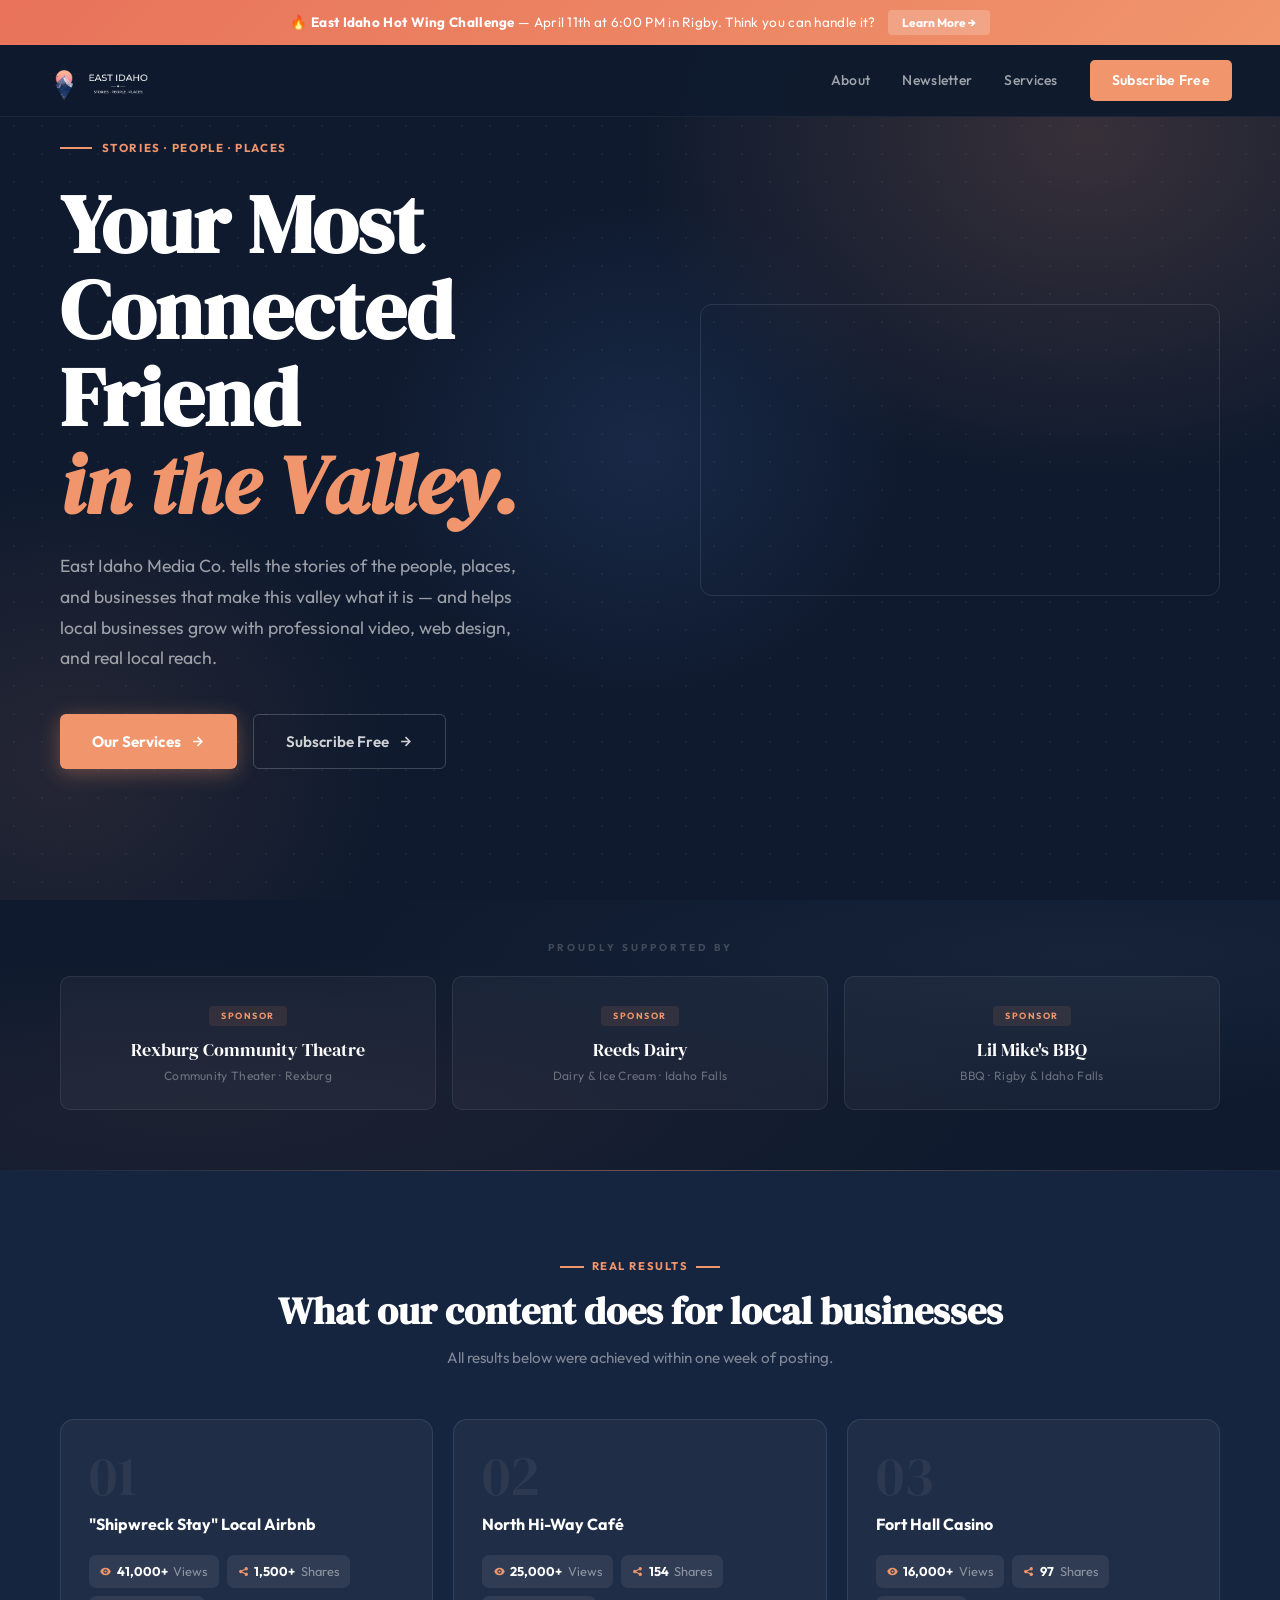
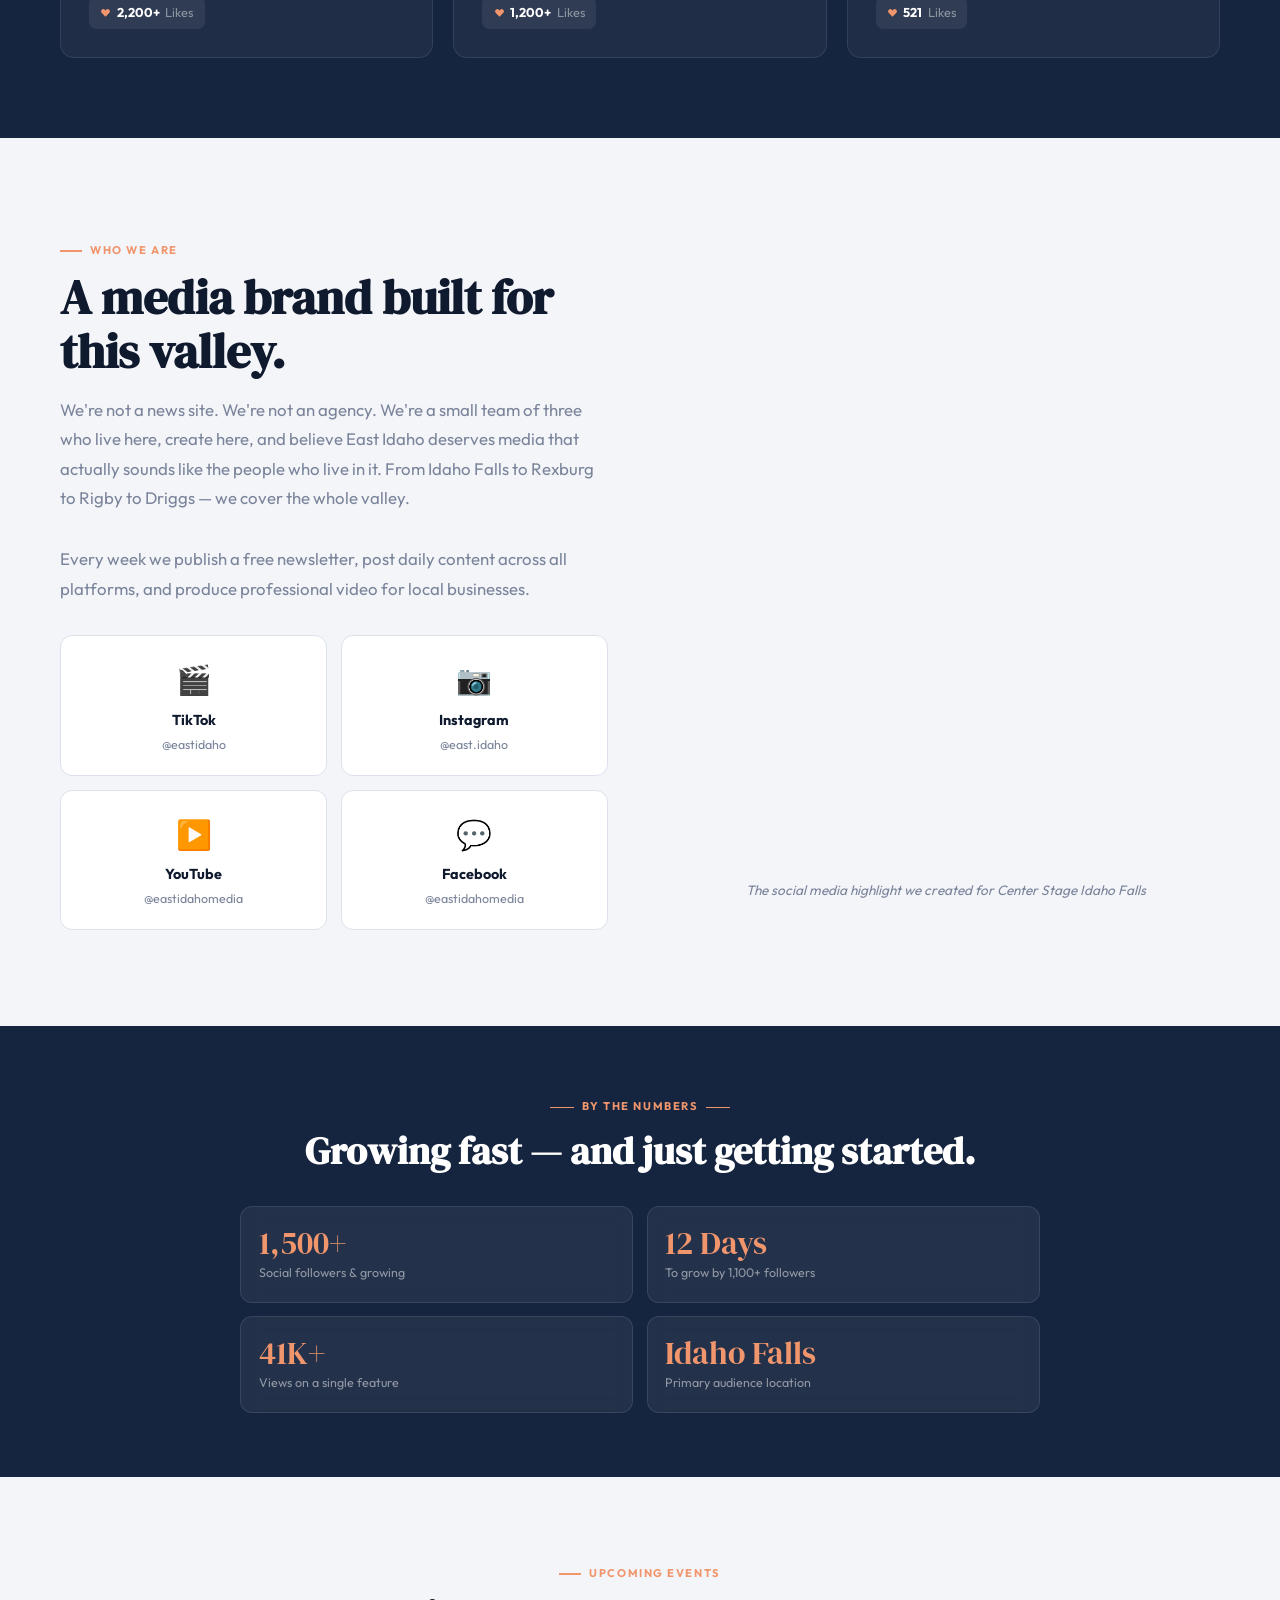
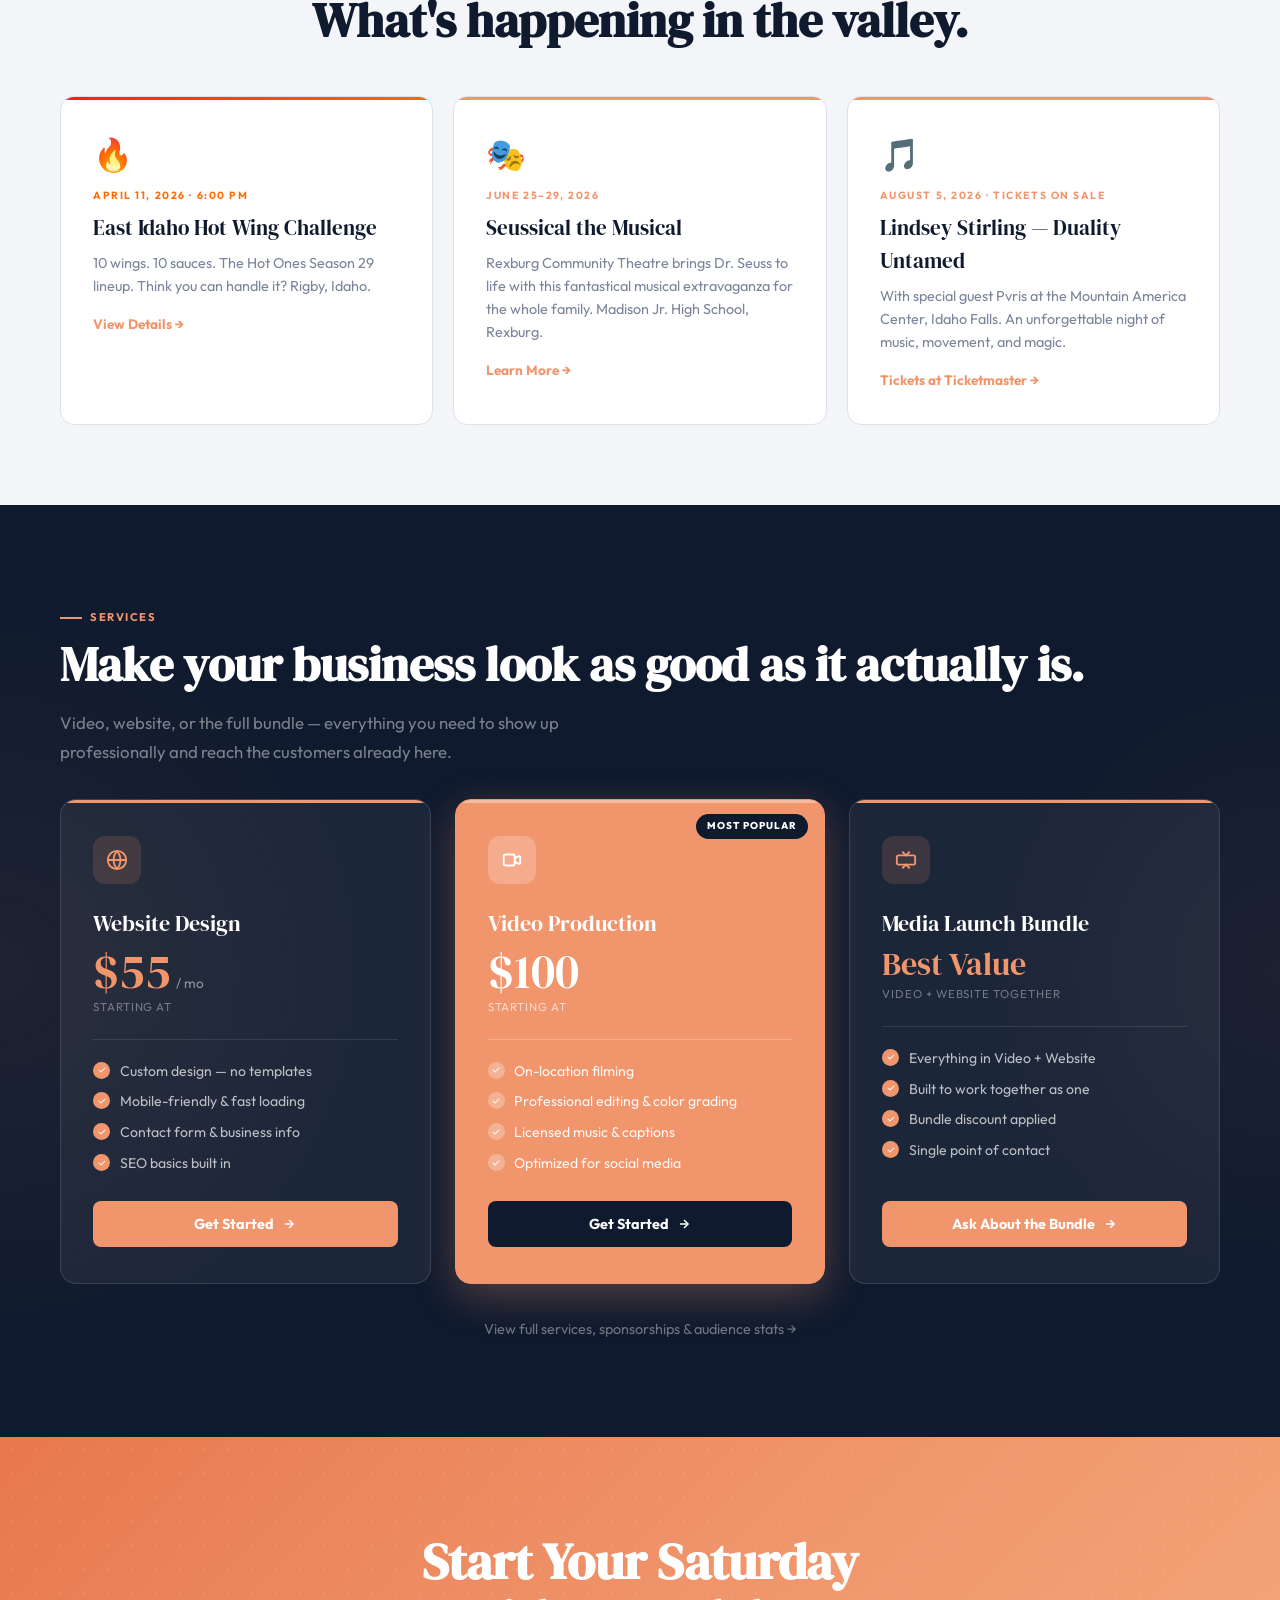
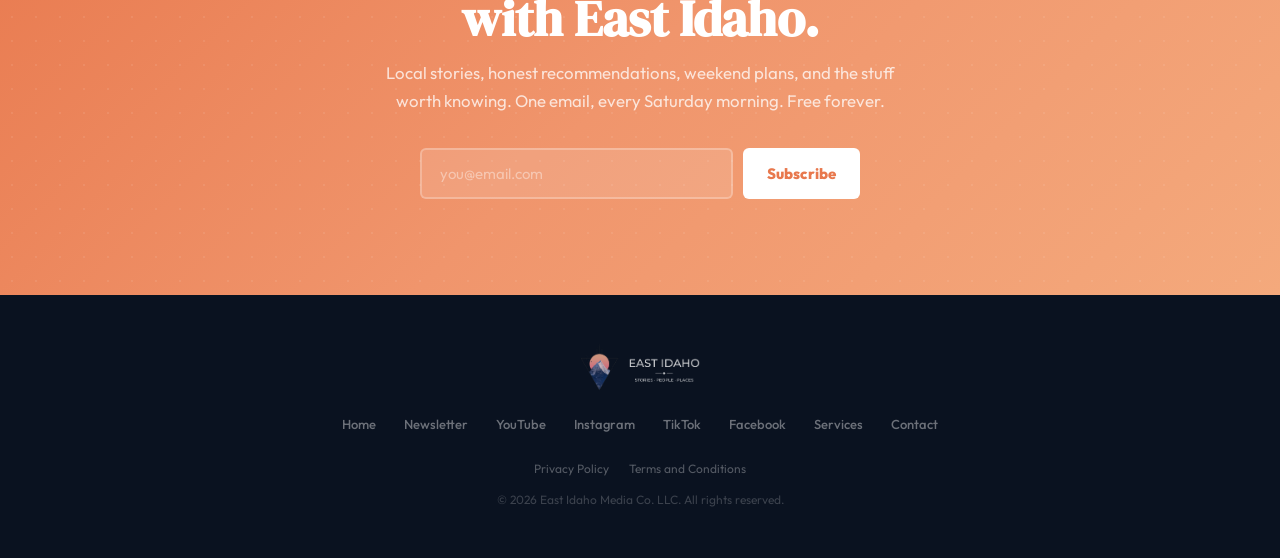
==== commit e8532f73: "Update index.html" ====
--- a/index.html
+++ b/index.html
@@ -265,10 +265,8 @@
 </div>
 </div>
 <div>
-<div style="border-radius:12px;overflow:hidden;background:#000;max-width:340px;margin:0 auto;aspect-ratio:9/16;">
-<video autoplay muted loop playsinline style="width:100%;height:100%;object-fit:cover;display:block;">
-<source src="/videos/center-stage.mp4" type="video/mp4">
-</video>
+<div style="border-radius:12px;overflow:hidden;max-width:340px;margin:0 auto;aspect-ratio:9/16;">
+<iframe width="100%" height="100%" src="https://www.youtube.com/embed/XMFgMOH9moo?autoplay=1&mute=1&loop=1&playlist=XMFgMOH9moo&controls=0&showinfo=0&rel=0" frameborder="0" allow="accelerometer; autoplay; clipboard-write; encrypted-media; gyroscope; picture-in-picture" allowfullscreen style="display:block;"></iframe>
 </div>
 <p style="text-align:center;margin-top:12px;font-size:.85rem;color:#7a849a;font-style:italic;">The social media highlight we created for Center Stage Idaho Falls</p>
 </div>
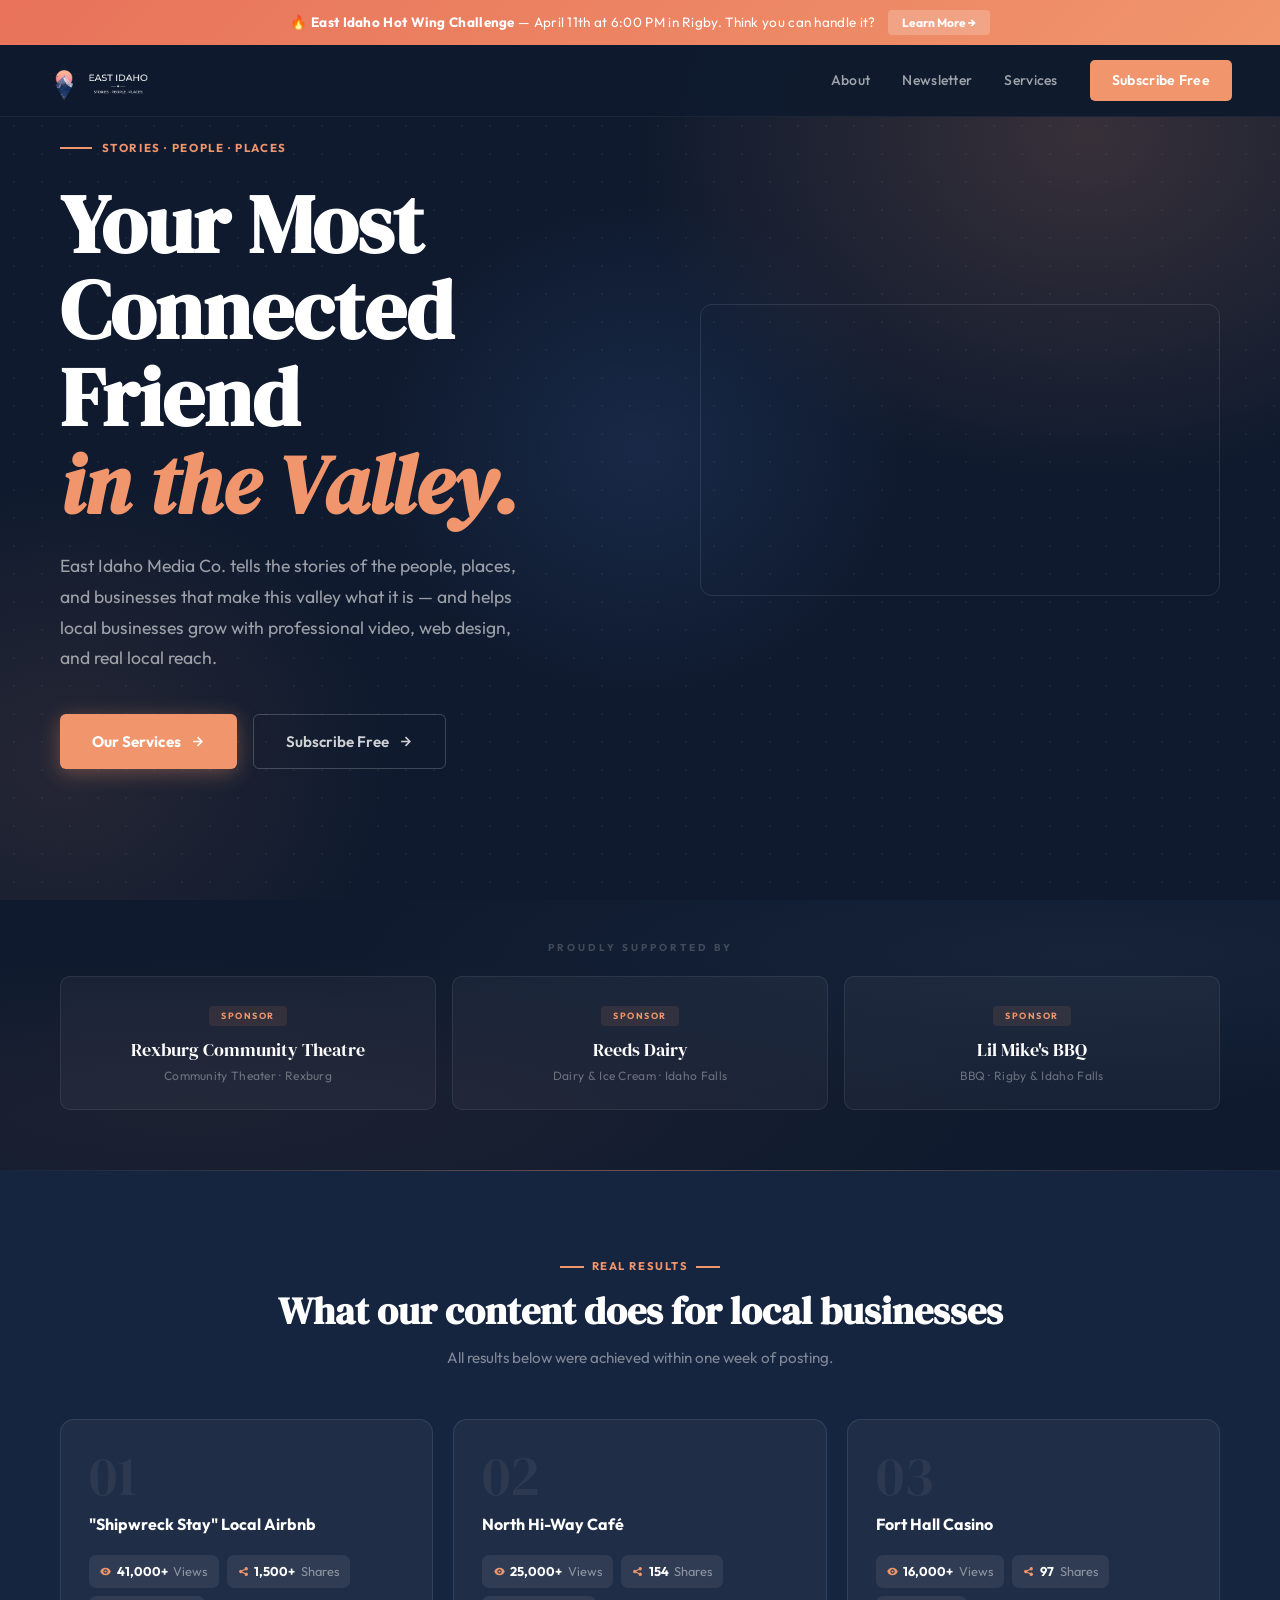
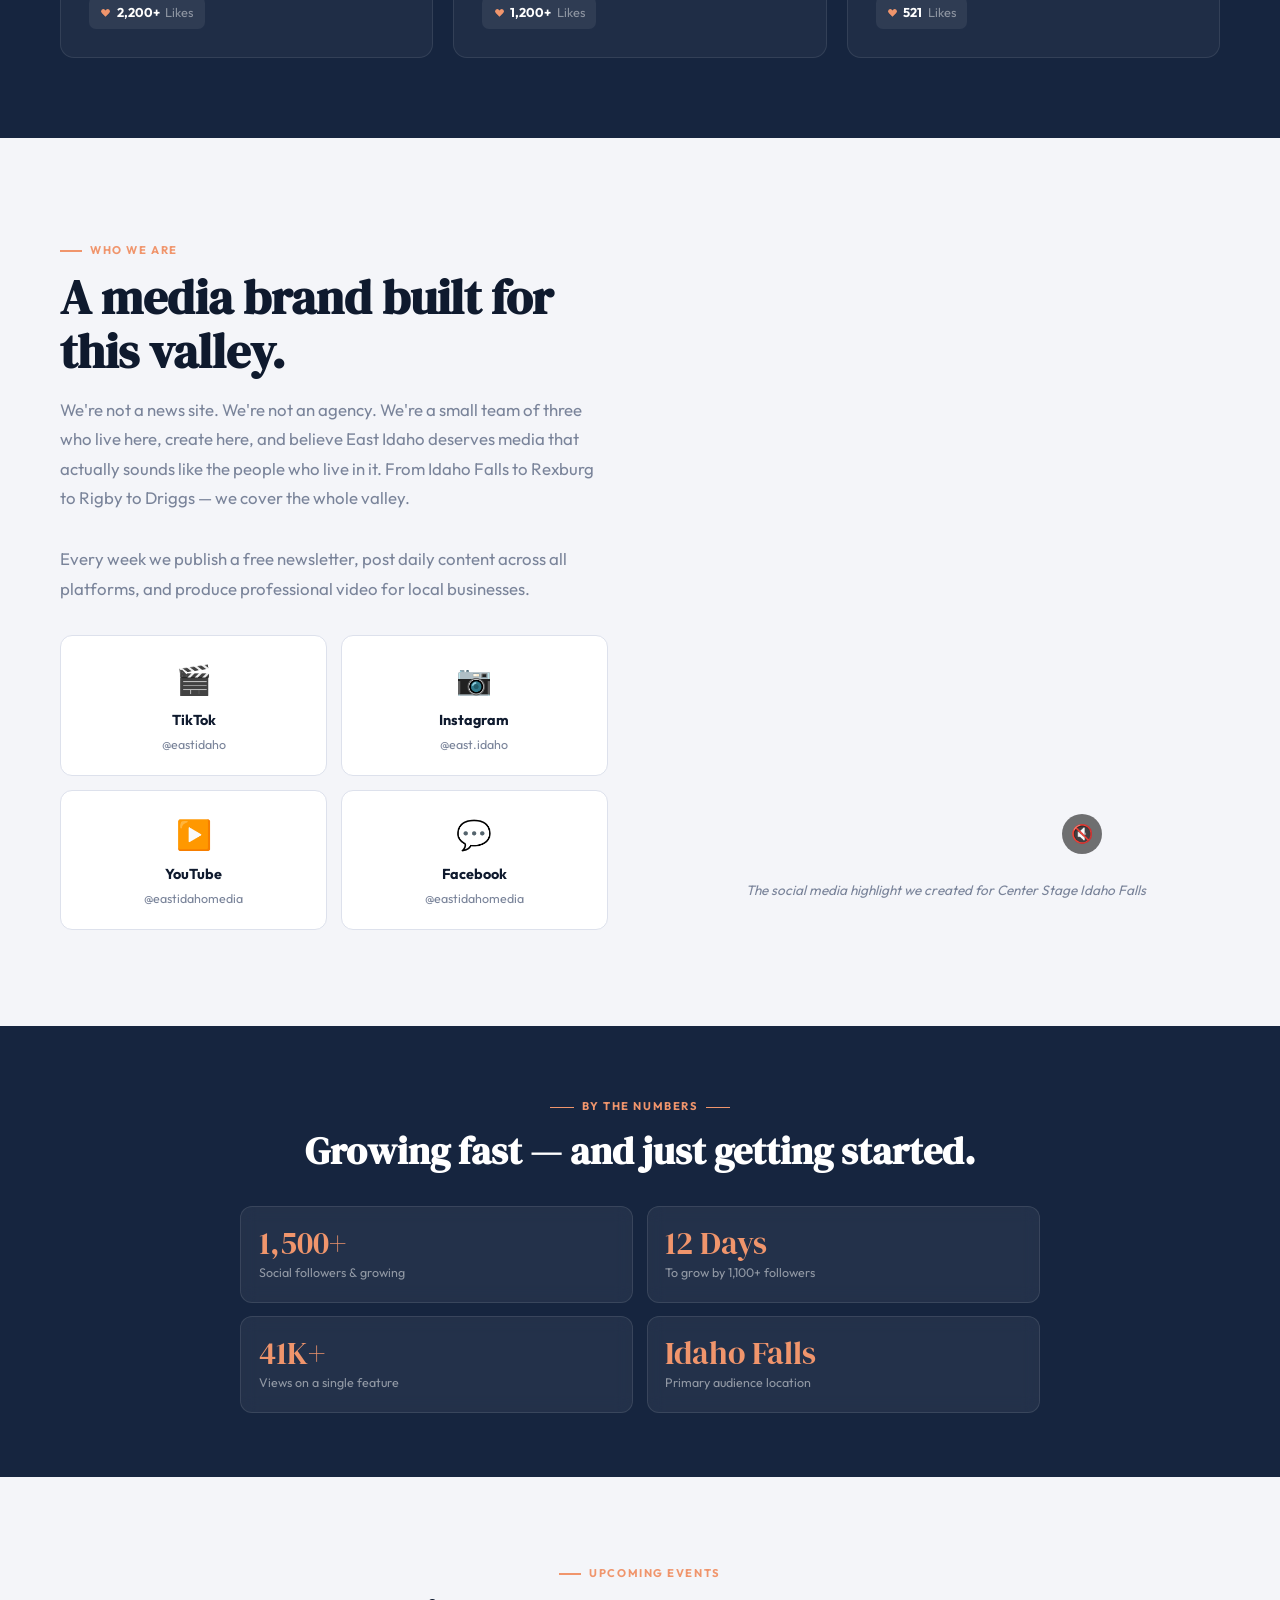
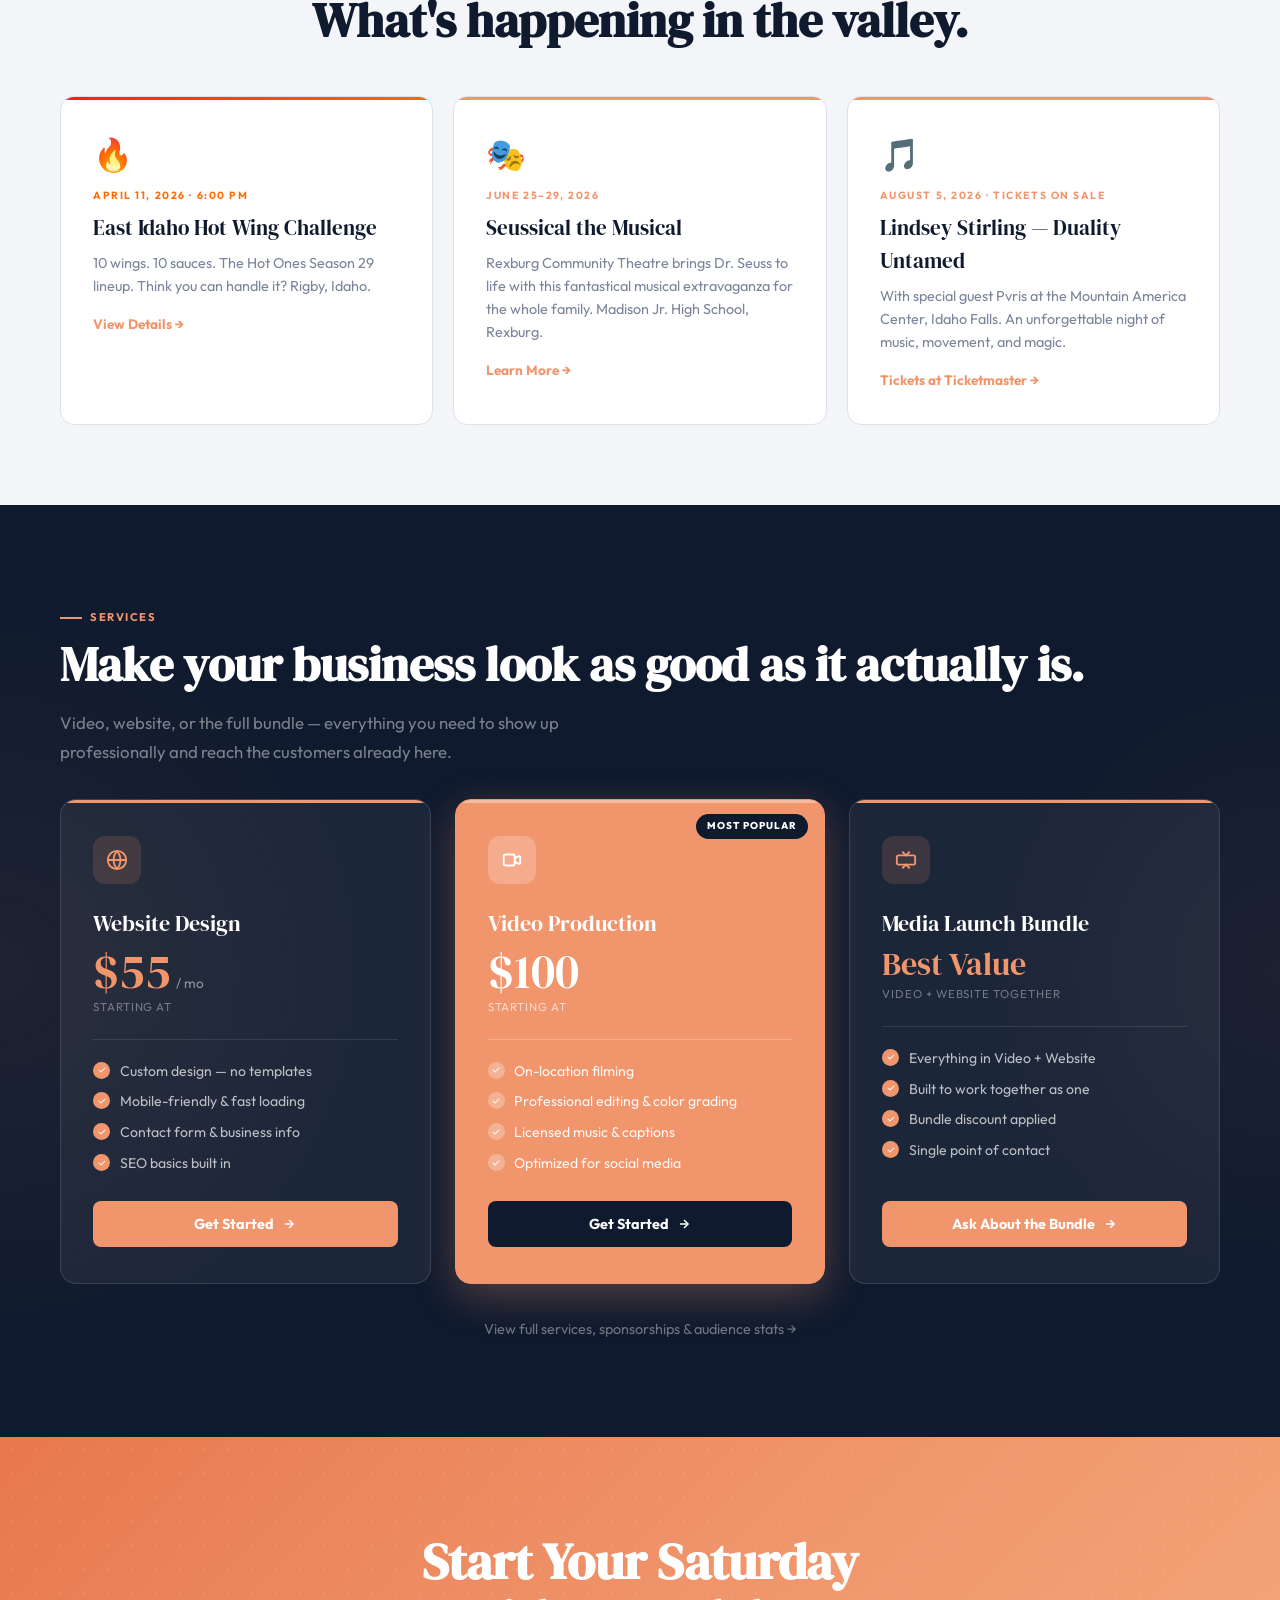
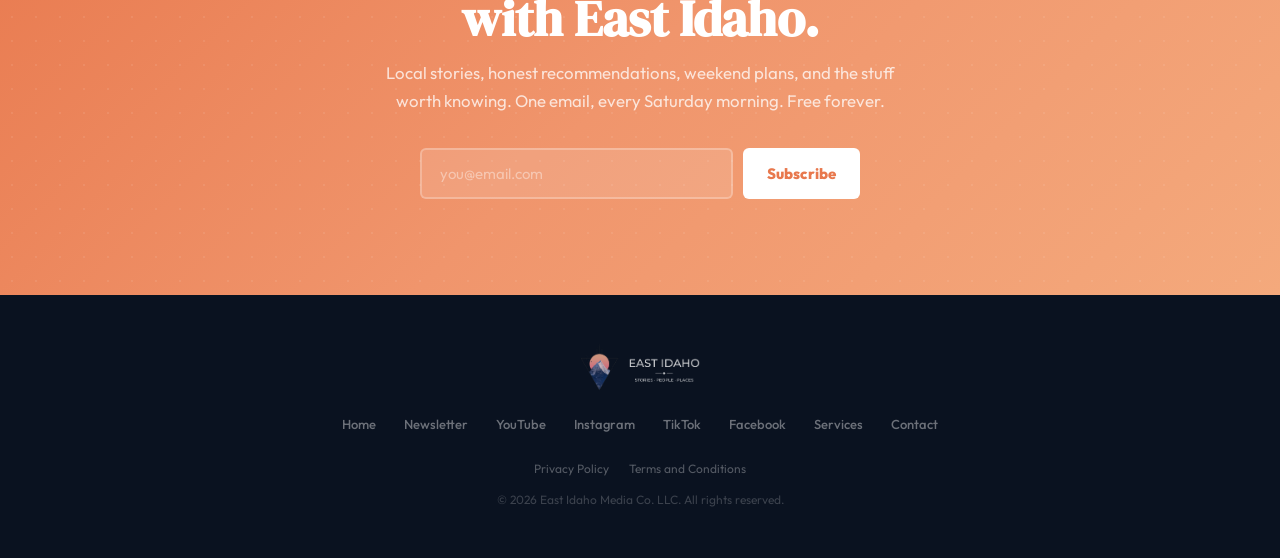
==== commit 0d6365cd: "Update index.html" ====
--- a/index.html
+++ b/index.html
@@ -265,8 +265,9 @@
 </div>
 </div>
 <div>
-<div style="border-radius:12px;overflow:hidden;max-width:340px;margin:0 auto;aspect-ratio:9/16;">
-<iframe width="100%" height="100%" src="https://www.youtube.com/embed/XMFgMOH9moo?autoplay=1&mute=1&loop=1&playlist=XMFgMOH9moo&controls=0&showinfo=0&rel=0" frameborder="0" allow="accelerometer; autoplay; clipboard-write; encrypted-media; gyroscope; picture-in-picture" allowfullscreen style="display:block;"></iframe>
+<div style="border-radius:12px;overflow:hidden;max-width:340px;margin:0 auto;aspect-ratio:9/16;position:relative;" id="cs-video-wrap">
+<iframe id="cs-video" width="100%" height="100%" src="https://www.youtube.com/embed/XMFgMOH9moo?autoplay=1&mute=1&loop=1&playlist=XMFgMOH9moo&controls=0&showinfo=0&rel=0&enablejsapi=1&origin=https://eastidaho.com" frameborder="0" allow="accelerometer; autoplay; clipboard-write; encrypted-media; gyroscope; picture-in-picture" allowfullscreen style="display:block;"></iframe>
+<button onclick="toggleMute()" id="mute-btn" style="position:absolute;bottom:14px;right:14px;width:40px;height:40px;border-radius:50%;border:none;background:rgba(0,0,0,.55);backdrop-filter:blur(4px);color:#fff;font-size:18px;cursor:pointer;display:flex;align-items:center;justify-content:center;transition:background .2s;z-index:2;">&#128263;</button>
 </div>
 <p style="text-align:center;margin-top:12px;font-size:.85rem;color:#7a849a;font-style:italic;">The social media highlight we created for Center Stage Idaho Falls</p>
 </div>
@@ -437,6 +438,22 @@
 </div>
 
 <script>
+// Video mute toggle
+var csMuted = true;
+function toggleMute() {
+  var iframe = document.getElementById('cs-video');
+  var btn = document.getElementById('mute-btn');
+  if (csMuted) {
+    iframe.contentWindow.postMessage('{"event":"command","func":"unMute","args":""}', '*');
+    btn.innerHTML = '&#128266;';
+    csMuted = false;
+  } else {
+    iframe.contentWindow.postMessage('{"event":"command","func":"mute","args":""}', '*');
+    btn.innerHTML = '&#128263;';
+    csMuted = true;
+  }
+}
+
 // Nav offset for announcement banner
 function adjustNavPosition(){var b=document.getElementById('announcement-banner');var n=document.querySelector('nav');if(b&&n){n.style.top=b.offsetHeight+'px';}}
 window.addEventListener('load',adjustNavPosition);
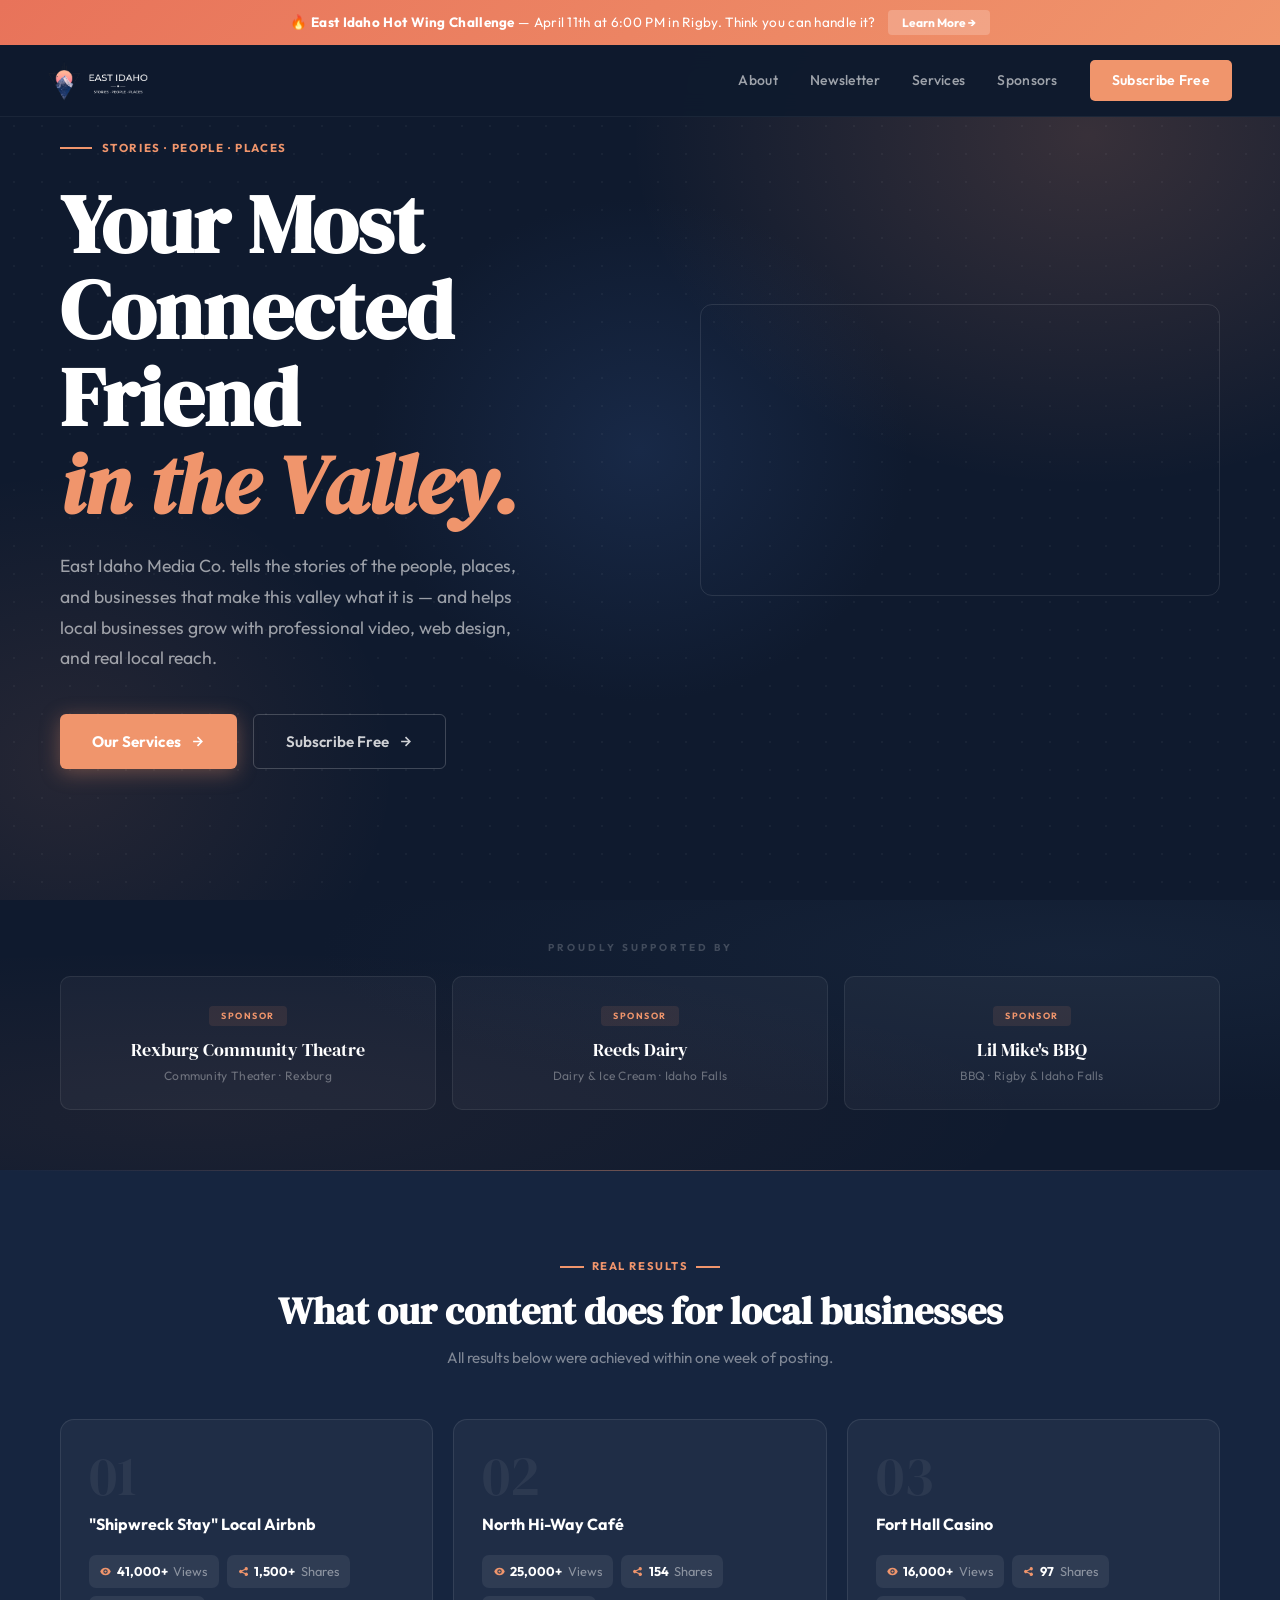
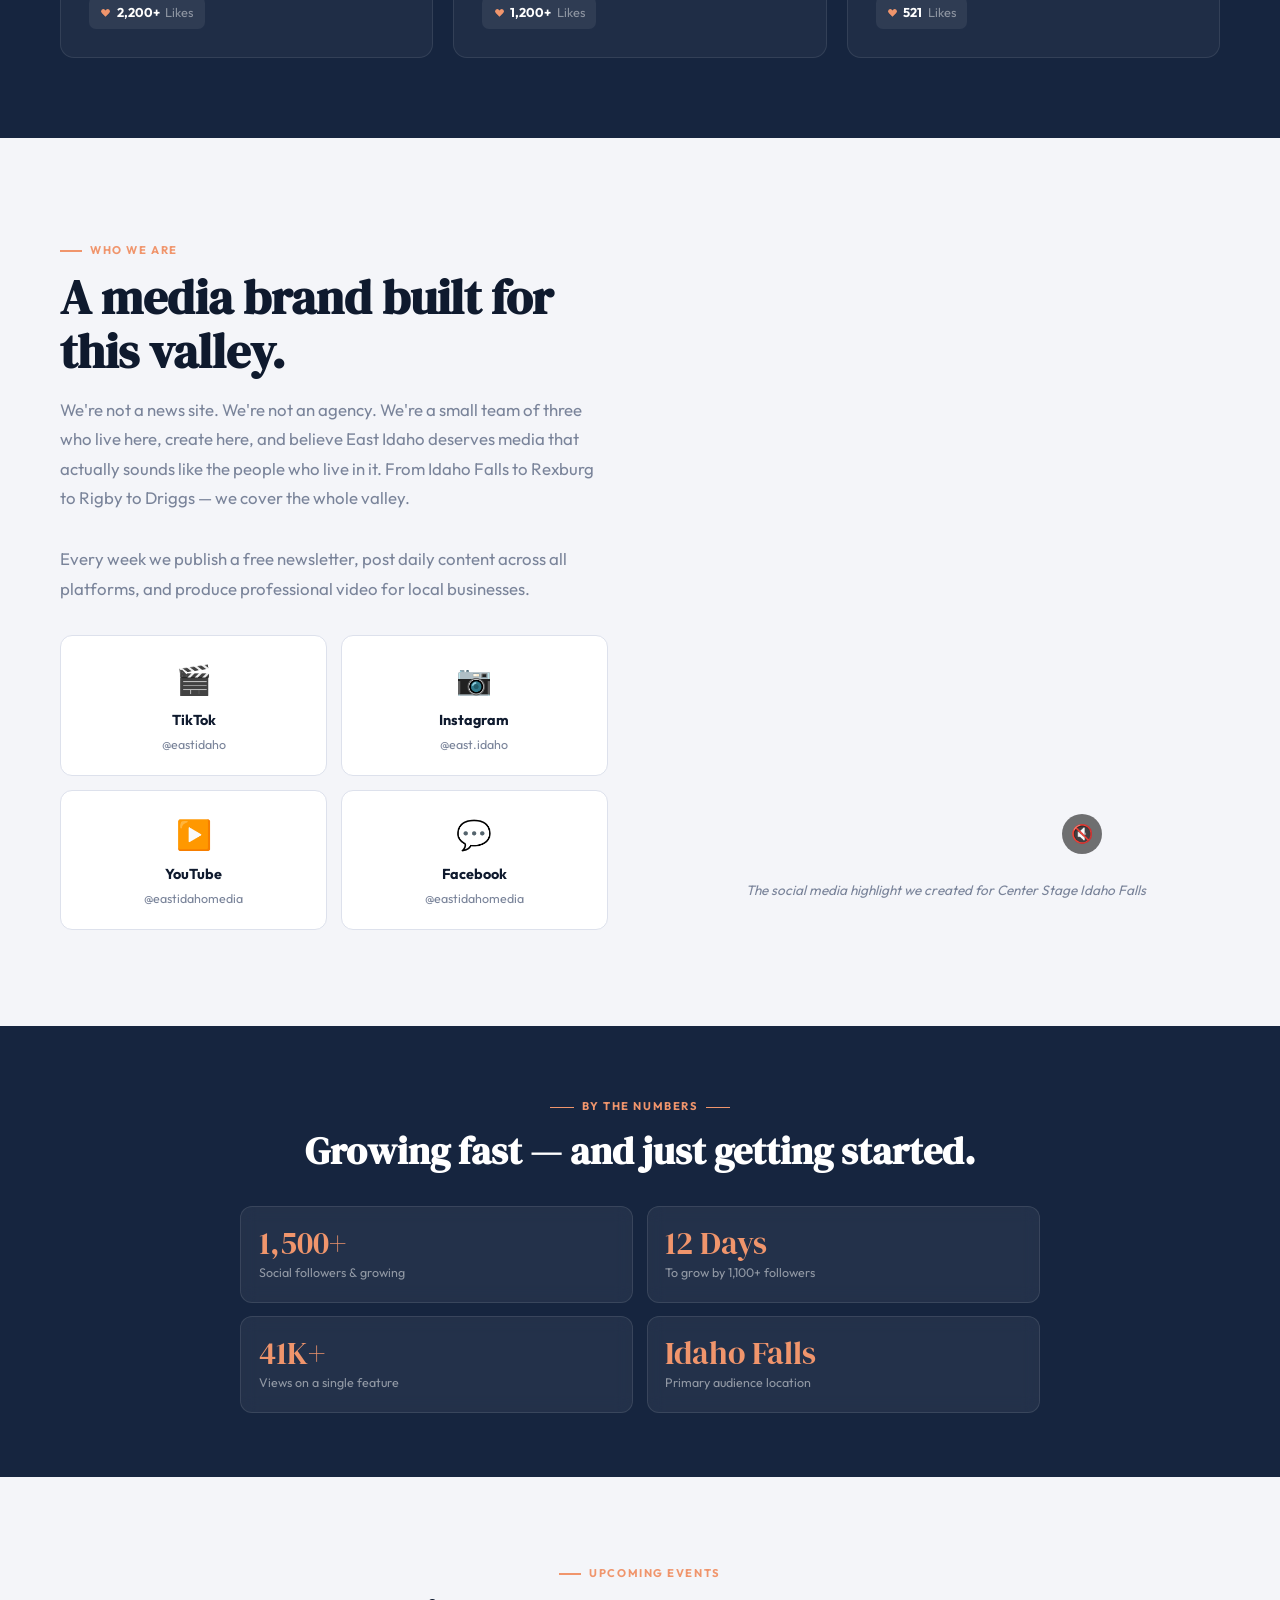
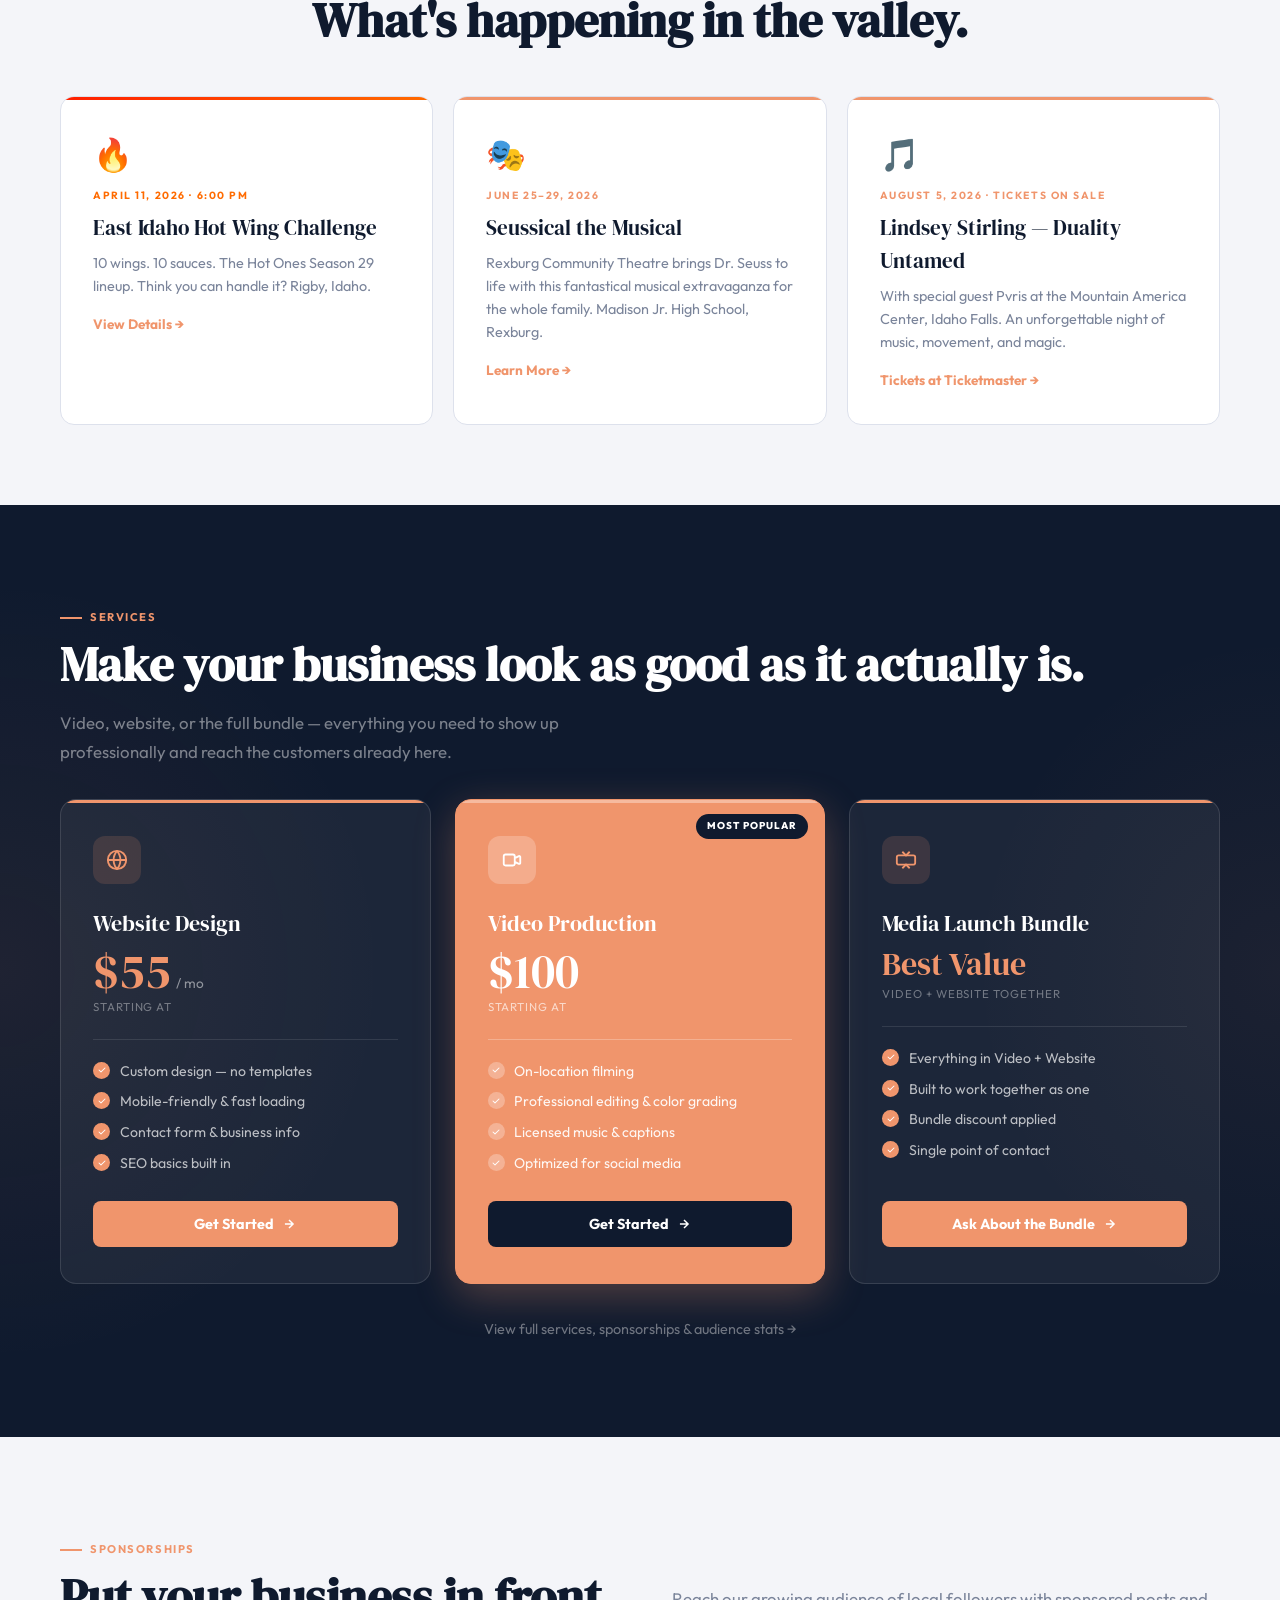
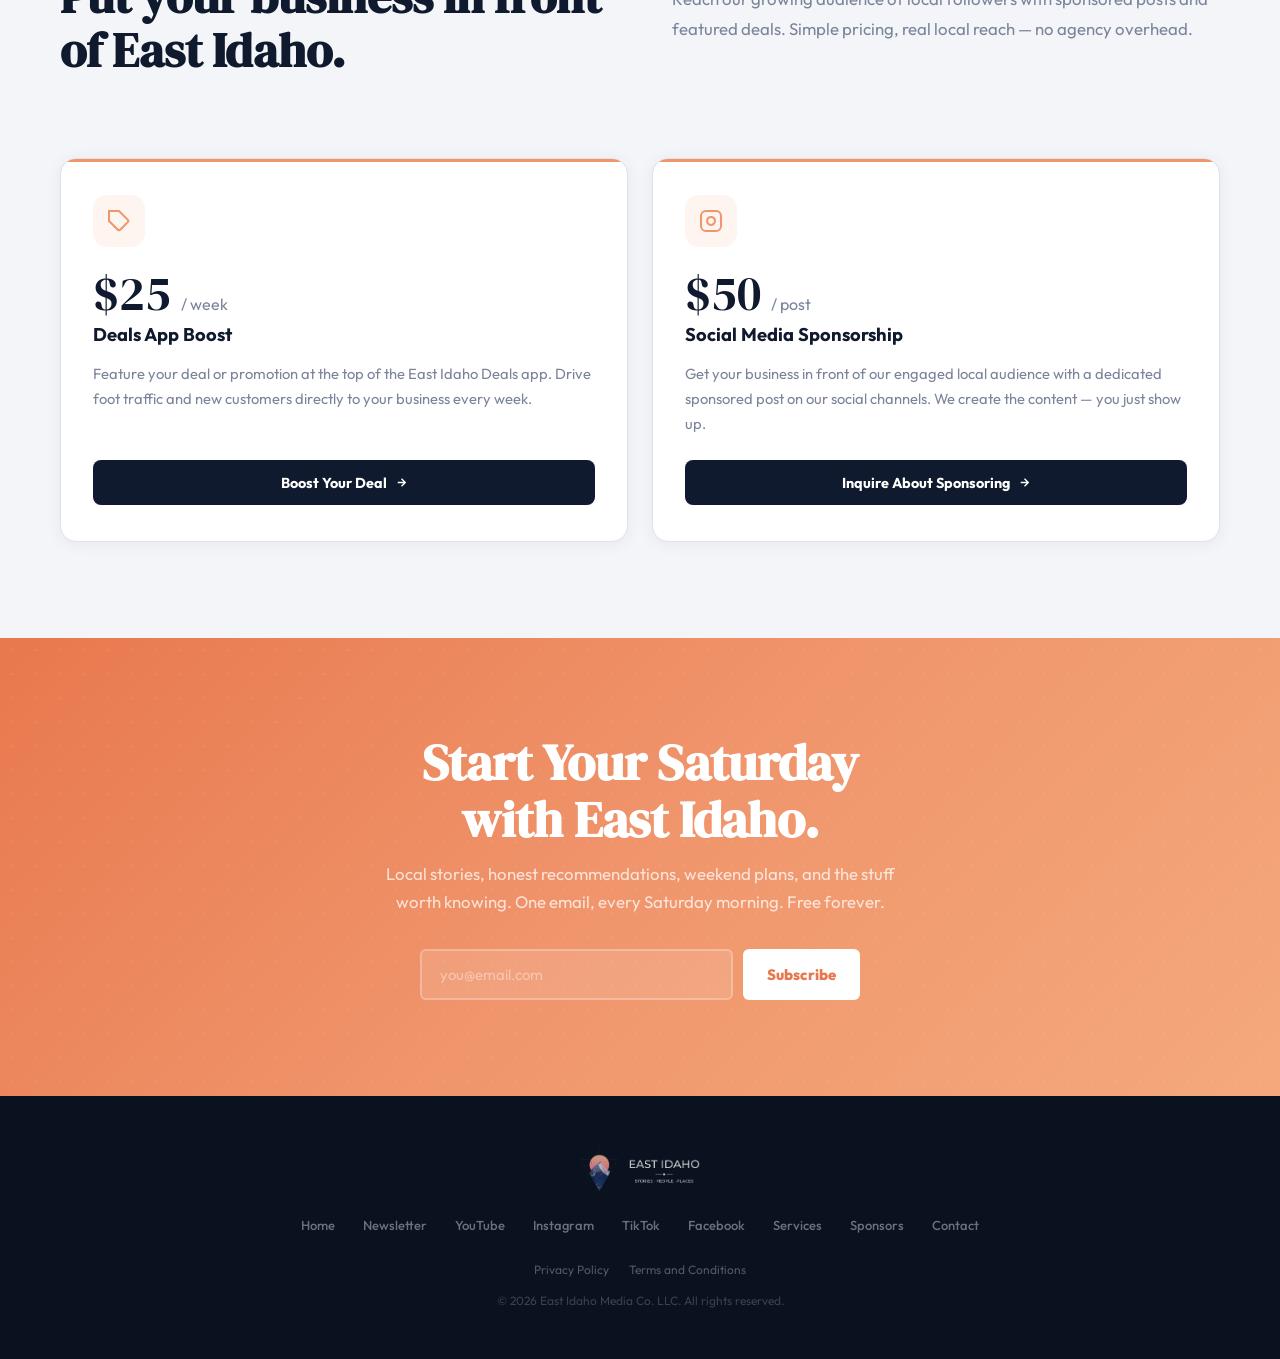
==== commit f9576415: "Update index.html" ====
--- a/index.html
+++ b/index.html
@@ -191,6 +191,7 @@
 <a href="#about">About</a>
 <a href="/blog/">Newsletter</a>
 <a href="#services">Services</a>
+<a href="#sponsorships">Sponsors</a>
 <a class="nav-cta" href="#" onclick="openModal('subscribe-modal');return false;">Subscribe Free</a>
 </div>
 <button class="nav-hamburger" id="hamburger-btn" onclick="toggleMobileNav()"><span></span><span></span><span></span></button>
@@ -199,7 +200,7 @@
 <a href="#about" onclick="closeMobileNav()">About</a>
 <a href="/blog/">Newsletter</a>
 <a href="#services" onclick="closeMobileNav()">Services</a>
-<a href="/services.html">Full Services Page</a>
+<a href="#sponsorships" onclick="closeMobileNav()">Sponsors</a>
 <a class="nav-cta" href="#" onclick="closeMobileNav();openModal('subscribe-modal');return false;">Subscribe Free</a>
 </div>
 
@@ -342,6 +343,44 @@
 </div>
 </section>
 
+
+<!-- SPONSORSHIPS -->
+<section style="background:var(--off);padding:6rem clamp(1rem,4vw,3rem);position:relative;overflow:hidden;" id="sponsorships">
+<div style="max-width:1160px;margin:0 auto;">
+<div style="display:grid;grid-template-columns:1fr 1fr;gap:4rem;align-items:center;margin-bottom:4rem;">
+<div>
+<div class="ey">Sponsorships</div>
+<h2 class="st">Put your business in front of East Idaho.</h2>
+</div>
+<div>
+<p class="sd" style="margin-bottom:0;">Reach our growing audience of local followers with sponsored posts and featured deals. Simple pricing, real local reach &#8212; no agency overhead.</p>
+</div>
+</div>
+<div style="display:grid;grid-template-columns:1fr 1fr;gap:1.5rem;">
+<div style="background:#fff;border:1.5px solid var(--border);border-radius:16px;padding:2.25rem 2rem;display:flex;flex-direction:column;position:relative;overflow:hidden;box-shadow:0 2px 16px rgba(15,26,46,.06);transition:border-color .25s,transform .25s,box-shadow .25s;" onmouseover="this.style.borderColor='var(--coral)';this.style.transform='translateY(-5px)'" onmouseout="this.style.borderColor='var(--border)';this.style.transform='none'">
+<div style="position:absolute;top:0;left:0;right:0;height:3px;background:var(--coral);"></div>
+<div style="width:52px;height:52px;border-radius:14px;background:rgba(240,149,108,.1);display:flex;align-items:center;justify-content:center;margin-bottom:1.4rem;">
+<svg width="24" height="24" fill="none" stroke="var(--coral)" stroke-width="2" viewBox="0 0 24 24"><path d="M20.59 13.41l-7.17 7.17a2 2 0 01-2.83 0L2 12V2h10l8.59 8.59a2 2 0 010 2.82z"/><line x1="7" y1="7" x2="7.01" y2="7"/></svg>
+</div>
+<div style="font-family:'DM Serif Display',serif;font-size:3rem;color:var(--navy);line-height:1;margin-bottom:.2rem;">$25 <sub style="font-size:1rem;color:#7a849a;font-family:'Outfit',sans-serif;font-weight:400;vertical-align:baseline;">/ week</sub></div>
+<div style="font-weight:700;font-size:1.15rem;color:var(--navy);margin-bottom:.7rem;">Deals App Boost</div>
+<div style="font-size:.92rem;color:#7a849a;line-height:1.7;flex:1;margin-bottom:1.5rem;">Feature your deal or promotion at the top of the East Idaho Deals app. Drive foot traffic and new customers directly to your business every week.</div>
+<button class="sc-btn" style="background:var(--navy);" onclick="openSvcModal('Deals App Boost')">Boost Your Deal <svg width="13" height="13" fill="none" stroke="currentColor" stroke-width="2.5" viewBox="0 0 24 24"><path d="M5 12h14M12 5l7 7-7 7"/></svg></button>
+</div>
+<div style="background:#fff;border:1.5px solid var(--border);border-radius:16px;padding:2.25rem 2rem;display:flex;flex-direction:column;position:relative;overflow:hidden;box-shadow:0 2px 16px rgba(15,26,46,.06);transition:border-color .25s,transform .25s,box-shadow .25s;" onmouseover="this.style.borderColor='var(--coral)';this.style.transform='translateY(-5px)'" onmouseout="this.style.borderColor='var(--border)';this.style.transform='none'">
+<div style="position:absolute;top:0;left:0;right:0;height:3px;background:var(--coral);"></div>
+<div style="width:52px;height:52px;border-radius:14px;background:rgba(240,149,108,.1);display:flex;align-items:center;justify-content:center;margin-bottom:1.4rem;">
+<svg width="24" height="24" fill="none" stroke="var(--coral)" stroke-width="2" viewBox="0 0 24 24"><rect x="2" y="2" width="20" height="20" rx="5" ry="5"/><path d="M16 11.37A4 4 0 1112.63 8 4 4 0 0116 11.37z"/><line x1="17.5" y1="6.5" x2="17.51" y2="6.5"/></svg>
+</div>
+<div style="font-family:'DM Serif Display',serif;font-size:3rem;color:var(--navy);line-height:1;margin-bottom:.2rem;">$50 <sub style="font-size:1rem;color:#7a849a;font-family:'Outfit',sans-serif;font-weight:400;vertical-align:baseline;">/ post</sub></div>
+<div style="font-weight:700;font-size:1.15rem;color:var(--navy);margin-bottom:.7rem;">Social Media Sponsorship</div>
+<div style="font-size:.92rem;color:#7a849a;line-height:1.7;flex:1;margin-bottom:1.5rem;">Get your business in front of our engaged local audience with a dedicated sponsored post on our social channels. We create the content &#8212; you just show up.</div>
+<button class="sc-btn" style="background:var(--navy);" onclick="openSvcModal('Social Media Sponsorship')">Inquire About Sponsoring <svg width="13" height="13" fill="none" stroke="currentColor" stroke-width="2.5" viewBox="0 0 24 24"><path d="M5 12h14M12 5l7 7-7 7"/></svg></button>
+</div>
+</div>
+</div>
+</section>
+
 <!-- NEWSLETTER CTA -->
 <section class="nl-cta" id="subscribe">
 <div class="nl-cta-inner">
@@ -374,7 +413,8 @@
 <a href="https://www.instagram.com/east.idaho" target="_blank">Instagram</a>
 <a href="https://www.tiktok.com/@eastidaho" target="_blank">TikTok</a>
 <a href="https://www.facebook.com/eastidahomedia" target="_blank">Facebook</a>
-<a href="/services.html">Services</a>
+<a href="#services">Services</a>
+<a href="#sponsorships">Sponsors</a>
 <a href="#" onclick="openModal('contact-modal');return false;">Contact</a>
 </div>
 <div class="footer-legal">
@@ -429,7 +469,7 @@
 <div class="contact-field"><label>Business Name</label><input type="text" name="business"></div>
 <div class="contact-field"><label>Email</label><input type="email" name="email" required></div>
 <div class="contact-field"><label>Phone (optional)</label><input type="tel" name="phone"></div>
-<div class="contact-field"><label>Interested In</label><select name="package" id="svc-pkg" style="width:100%;padding:12px 16px;border:1px solid var(--stone);border-radius:6px;background:var(--warm-white);color:var(--text-primary);font-family:'Outfit',sans-serif;font-size:15px;outline:none;"><option value="General Inquiry">General Inquiry</option><option value="Video Production">Video Production</option><option value="Website Design">Website Design</option><option value="Media Launch Bundle">Media Launch Bundle</option></select></div>
+<div class="contact-field"><label>Interested In</label><select name="package" id="svc-pkg" style="width:100%;padding:12px 16px;border:1px solid var(--stone);border-radius:6px;background:var(--warm-white);color:var(--text-primary);font-family:'Outfit',sans-serif;font-size:15px;outline:none;"><option value="General Inquiry">General Inquiry</option><option value="Video Production">Video Production</option><option value="Website Design">Website Design</option><option value="Media Launch Bundle">Media Launch Bundle</option><option value="Deals App Boost">Deals App Boost</option><option value="Social Media Sponsorship">Social Media Sponsorship</option></select></div>
 <div class="contact-field"><label>Message (optional)</label><textarea name="message" rows="3"></textarea></div>
 <button class="contact-submit" type="submit">Send Request &#8594;</button>
 </form>
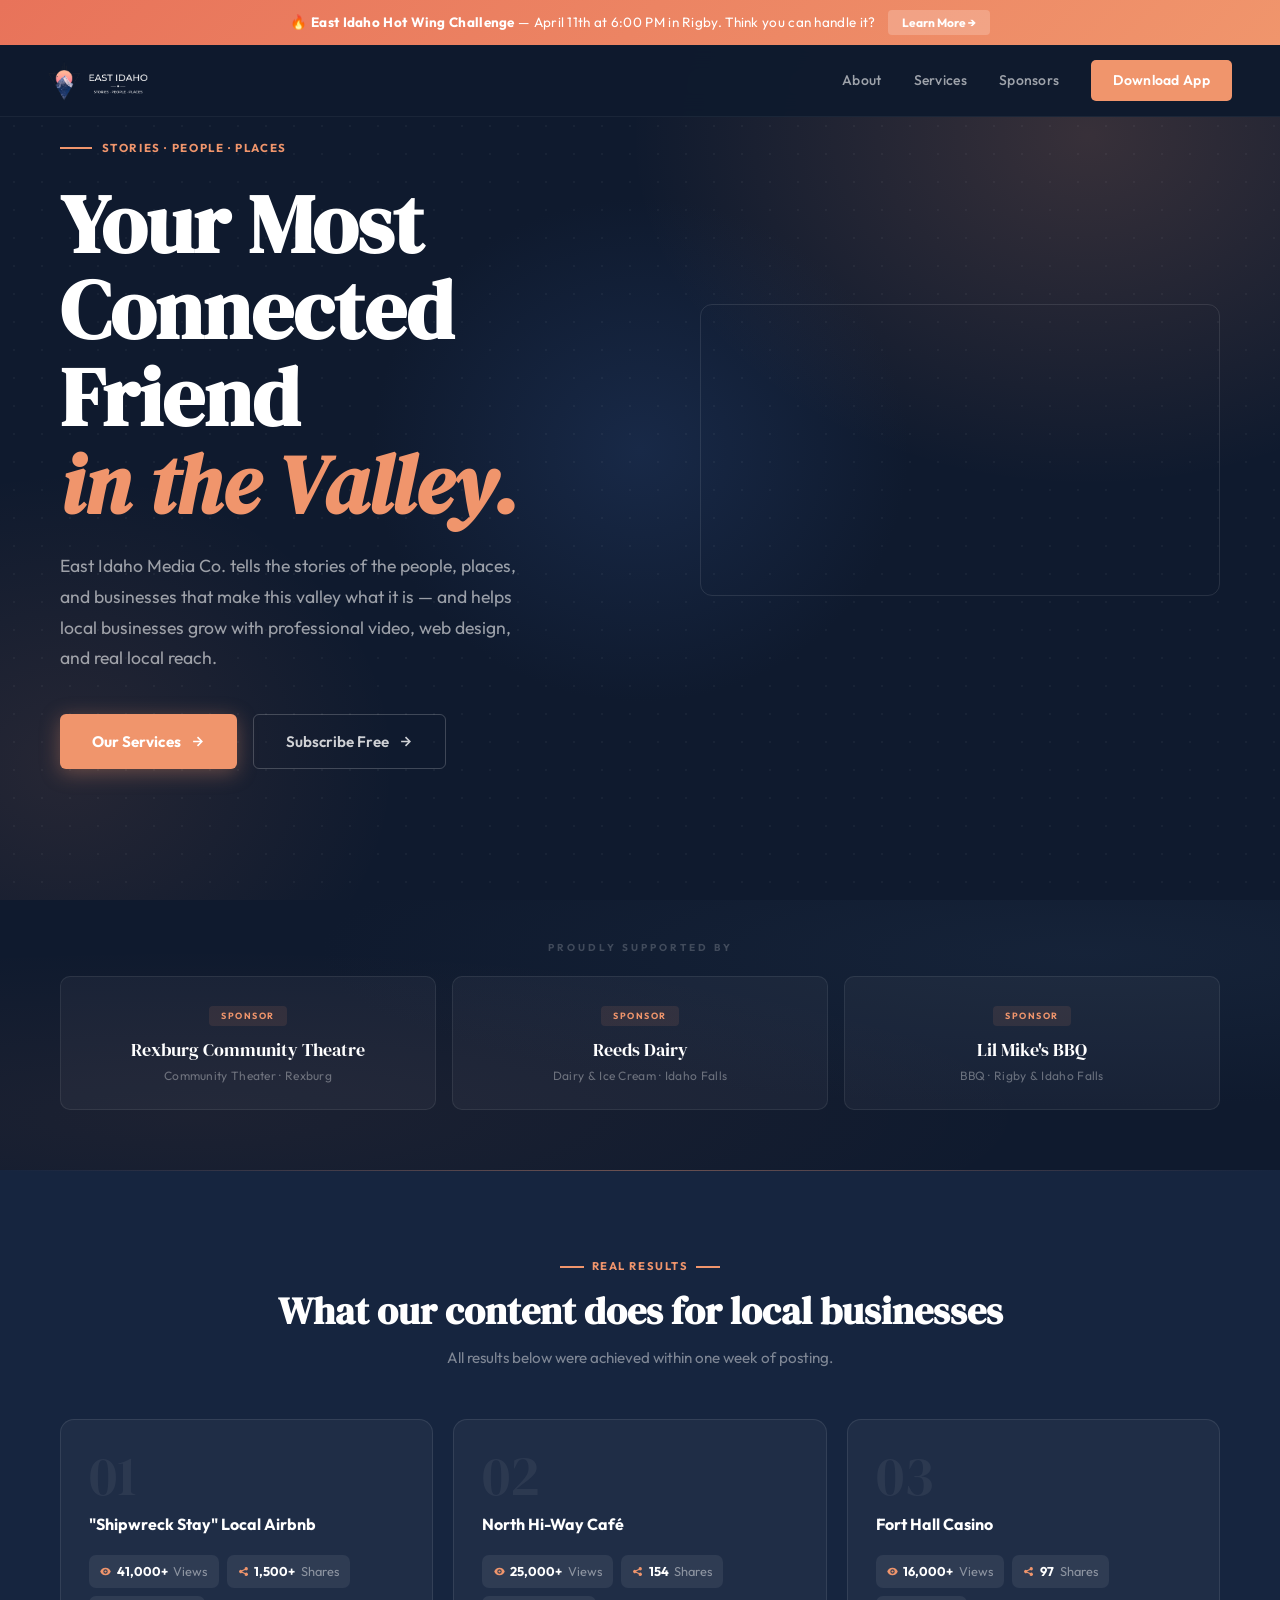
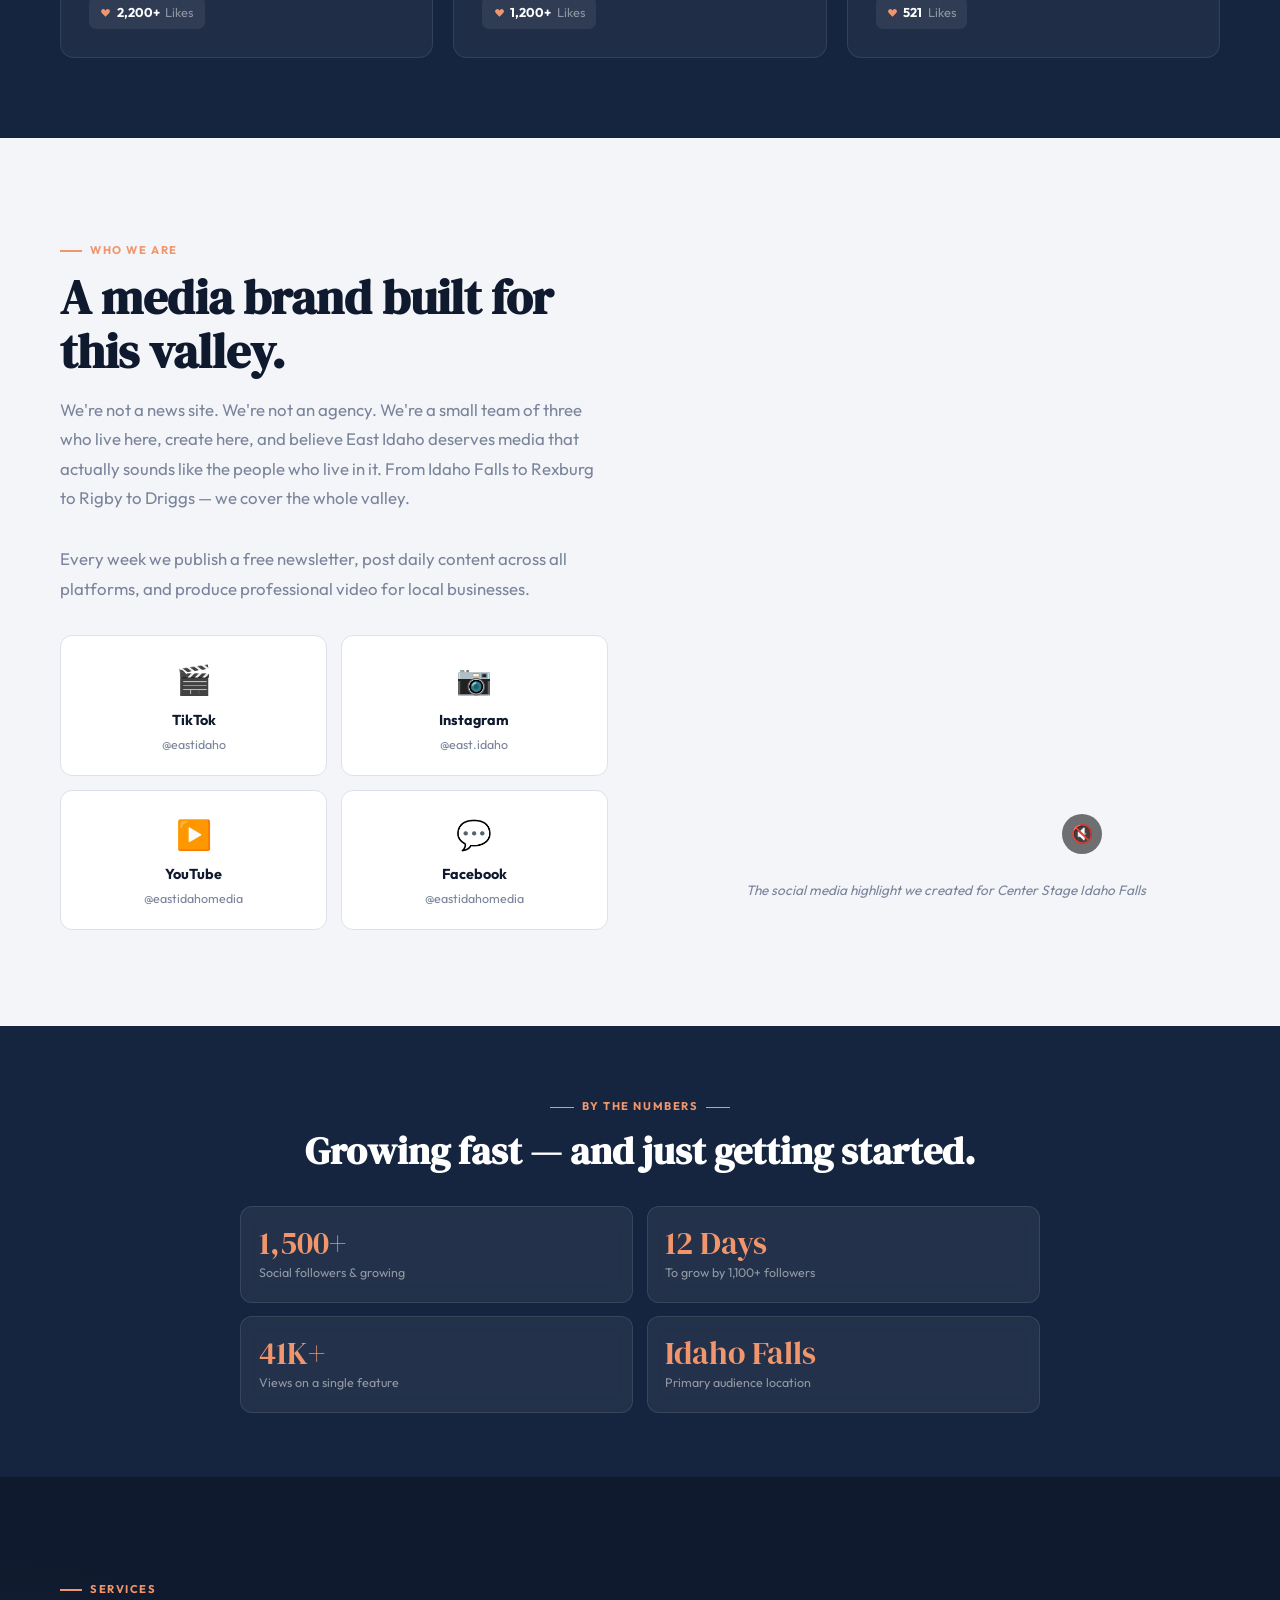
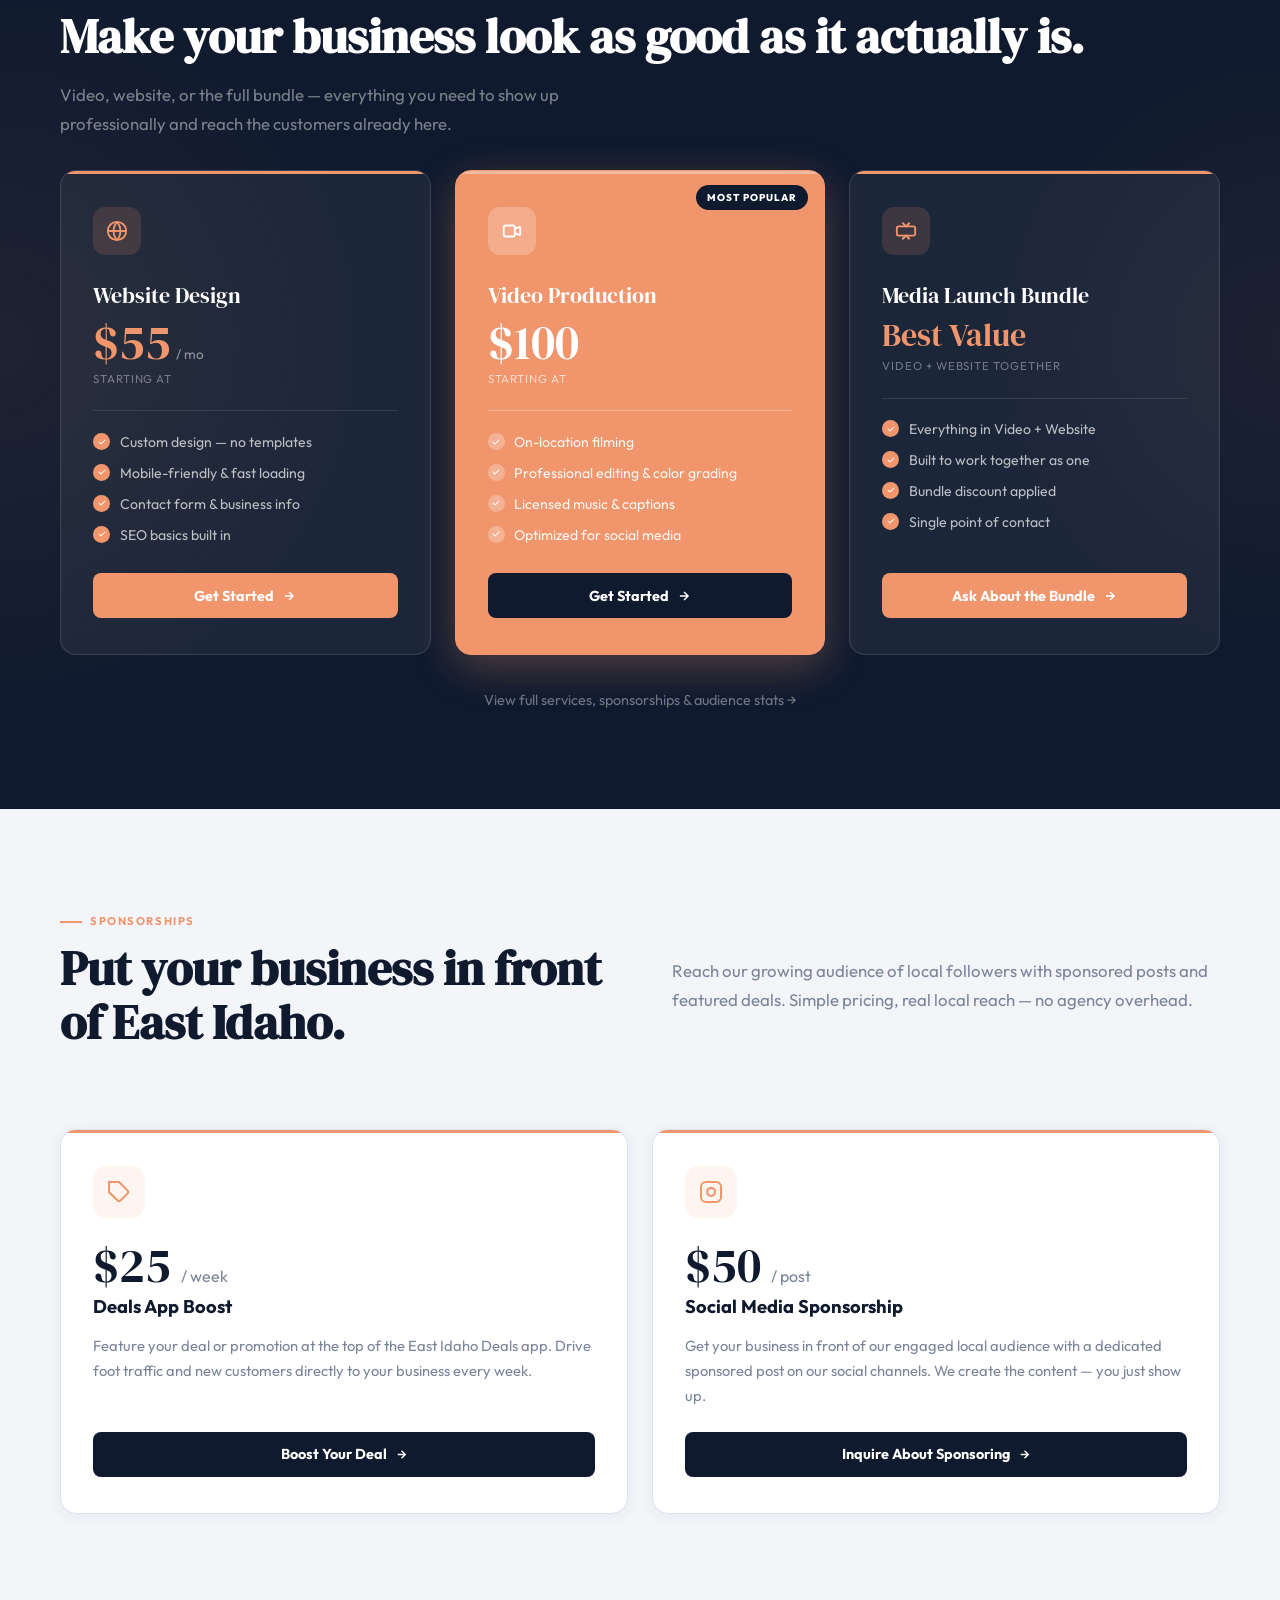
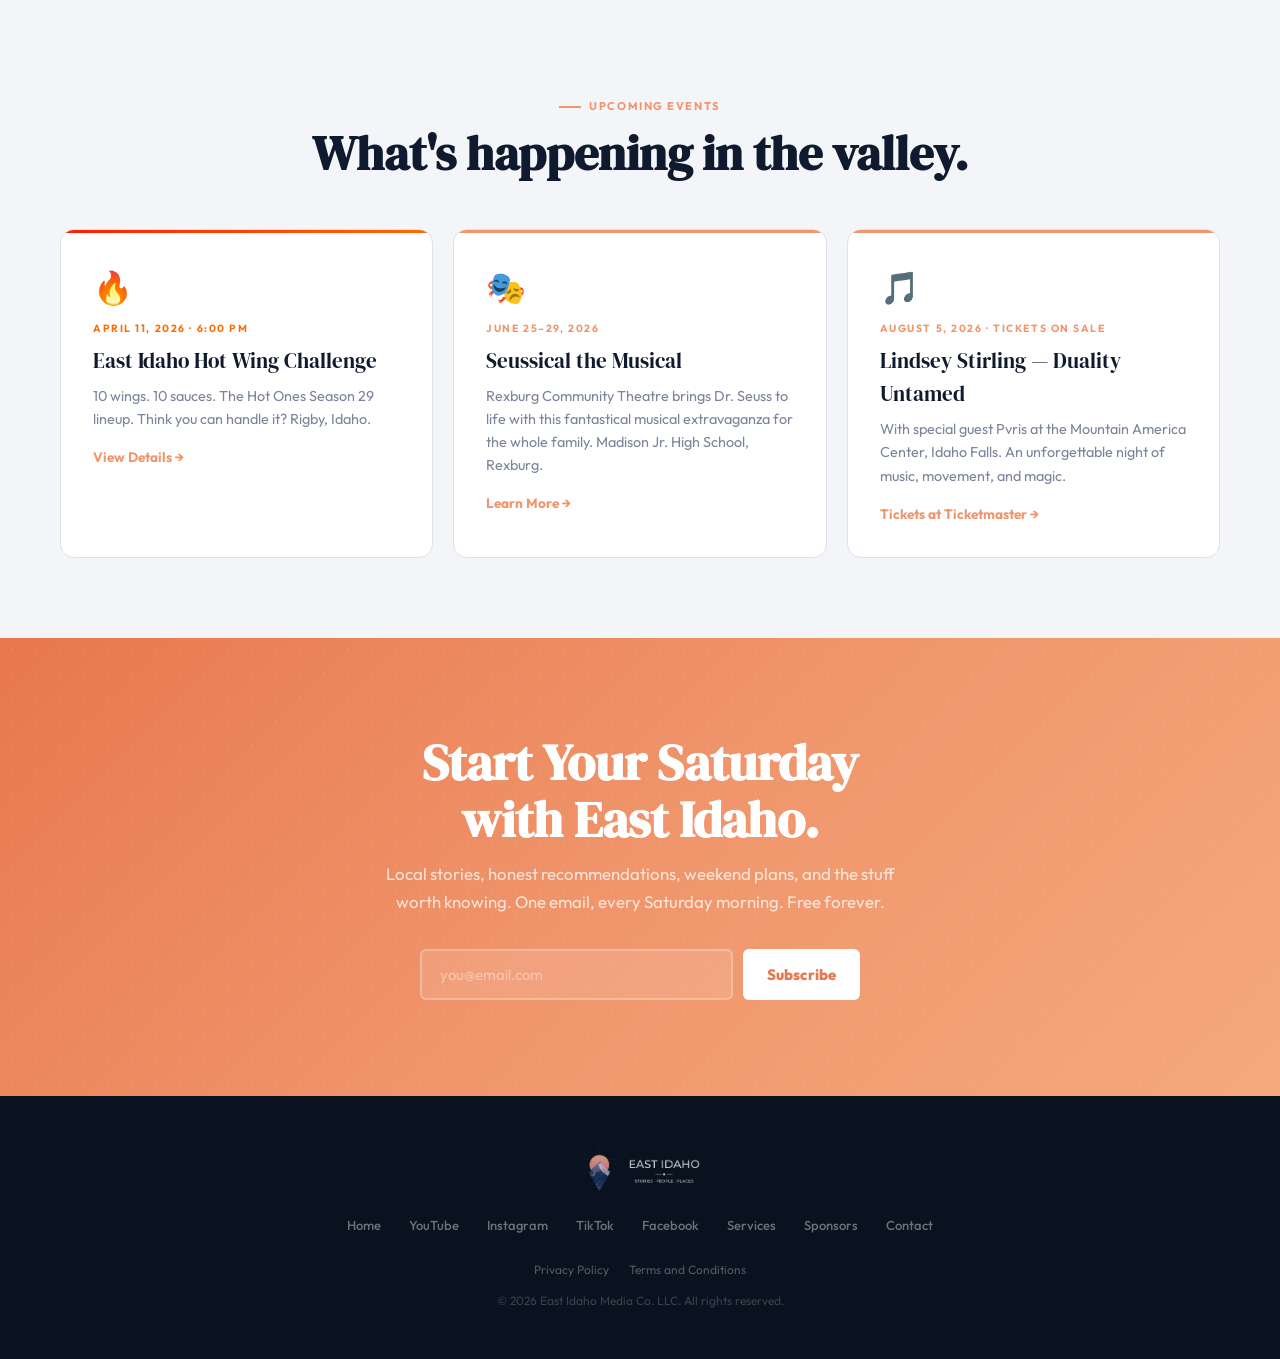
==== commit af381ea4: "Update index.html" ====
--- a/index.html
+++ b/index.html
@@ -189,19 +189,17 @@
 <a class="nav-logo" href="/"><img src="logo-white.png" alt="East Idaho"></a>
 <div class="nav-links">
 <a href="#about">About</a>
-<a href="/blog/">Newsletter</a>
 <a href="#services">Services</a>
 <a href="#sponsorships">Sponsors</a>
-<a class="nav-cta" href="#" onclick="openModal('subscribe-modal');return false;">Subscribe Free</a>
+<a class="nav-cta" href="#" onclick="openModal('app-modal');return false;">Download App</a>
 </div>
 <button class="nav-hamburger" id="hamburger-btn" onclick="toggleMobileNav()"><span></span><span></span><span></span></button>
 </nav>
 <div class="nav-mobile-drawer" id="mobile-nav">
 <a href="#about" onclick="closeMobileNav()">About</a>
-<a href="/blog/">Newsletter</a>
 <a href="#services" onclick="closeMobileNav()">Services</a>
 <a href="#sponsorships" onclick="closeMobileNav()">Sponsors</a>
-<a class="nav-cta" href="#" onclick="closeMobileNav();openModal('subscribe-modal');return false;">Subscribe Free</a>
+<a class="nav-cta" href="#" onclick="closeMobileNav();openModal('app-modal');return false;">Download App</a>
 </div>
 
 <!-- HERO -->
@@ -291,6 +289,59 @@
 </div>
 </section>
 
+
+<!-- SERVICES -->
+<section class="svc" id="services">
+<div class="svc-inner">
+<div class="ey">Services</div>
+<h2 class="st" style="color:#fff">Make your business look as good as it actually is.</h2>
+<p class="sd" style="color:rgba(255,255,255,.45)">Video, website, or the full bundle &#8212; everything you need to show up professionally and reach the customers already here.</p>
+<div class="svc-grid">
+<div class="sc"><div class="sc-bar"></div><div class="sc-icon"><svg width="22" height="22" fill="none" stroke="currentColor" stroke-width="2" viewBox="0 0 24 24"><circle cx="12" cy="12" r="10"/><path d="M2 12h20M12 2a15.3 15.3 0 010 20M12 2a15.3 15.3 0 000 20"/></svg></div><div class="sc-name">Website Design</div><div class="sc-price"><span class="num">$55</span><span class="per">/ mo</span></div><div class="sc-sub">Starting at</div><div class="sc-div"></div><ul class="sc-feat"><li>Custom design &#8212; no templates</li><li>Mobile-friendly &amp; fast loading</li><li>Contact form &amp; business info</li><li>SEO basics built in</li></ul><button class="sc-btn" onclick="openSvcModal('Website Design')">Get Started <svg width="14" height="14" fill="none" stroke="currentColor" stroke-width="2.5" viewBox="0 0 24 24"><path d="M5 12h14M12 5l7 7-7 7"/></svg></button></div>
+<div class="sc hot"><div class="sc-bar"></div><div class="hot-badge">Most Popular</div><div class="sc-icon"><svg width="22" height="22" fill="none" stroke="currentColor" stroke-width="2" viewBox="0 0 24 24"><path d="M15 10l4.553-2.276A1 1 0 0121 8.723v6.554a1 1 0 01-1.447.894L15 14M3 8a2 2 0 012-2h8a2 2 0 012 2v8a2 2 0 01-2 2H5a2 2 0 01-2-2V8z"/></svg></div><div class="sc-name">Video Production</div><div class="sc-price"><span class="num">$100</span></div><div class="sc-sub">Starting at</div><div class="sc-div"></div><ul class="sc-feat"><li>On-location filming</li><li>Professional editing &amp; color grading</li><li>Licensed music &amp; captions</li><li>Optimized for social media</li></ul><button class="sc-btn" onclick="openSvcModal('Video Production')">Get Started <svg width="14" height="14" fill="none" stroke="currentColor" stroke-width="2.5" viewBox="0 0 24 24"><path d="M5 12h14M12 5l7 7-7 7"/></svg></button></div>
+<div class="sc"><div class="sc-bar"></div><div class="sc-icon"><svg width="22" height="22" fill="none" stroke="currentColor" stroke-width="2" viewBox="0 0 24 24"><path d="M20 7H4a2 2 0 00-2 2v6a2 2 0 002 2h16a2 2 0 002-2V9a2 2 0 00-2-2z"/><path d="M16 3l-4 4-4-4M8 21l4-4 4 4"/></svg></div><div class="sc-name">Media Launch Bundle</div><div class="sc-price"><span class="num" style="font-size:2rem;line-height:1.1">Best Value</span></div><div class="sc-sub">Video + Website together</div><div class="sc-div"></div><ul class="sc-feat"><li>Everything in Video + Website</li><li>Built to work together as one</li><li>Bundle discount applied</li><li>Single point of contact</li></ul><button class="sc-btn" onclick="openSvcModal('Media Launch Bundle')">Ask About the Bundle <svg width="14" height="14" fill="none" stroke="currentColor" stroke-width="2.5" viewBox="0 0 24 24"><path d="M5 12h14M12 5l7 7-7 7"/></svg></button></div>
+</div>
+<p style="text-align:center;margin-top:2rem;"><a href="/services.html" style="color:rgba(255,255,255,.4);font-size:.9rem;text-decoration:none;transition:color .2s;" onmouseover="this.style.color='var(--coral)'" onmouseout="this.style.color='rgba(255,255,255,.4)'">View full services, sponsorships &amp; audience stats &#8594;</a></p>
+</div>
+</section>
+
+
+<!-- SPONSORSHIPS -->
+<section style="background:var(--off);padding:6rem clamp(1rem,4vw,3rem);position:relative;overflow:hidden;" id="sponsorships">
+<div style="max-width:1160px;margin:0 auto;">
+<div style="display:grid;grid-template-columns:1fr 1fr;gap:4rem;align-items:center;margin-bottom:4rem;">
+<div>
+<div class="ey">Sponsorships</div>
+<h2 class="st">Put your business in front of East Idaho.</h2>
+</div>
+<div>
+<p class="sd" style="margin-bottom:0;">Reach our growing audience of local followers with sponsored posts and featured deals. Simple pricing, real local reach &#8212; no agency overhead.</p>
+</div>
+</div>
+<div style="display:grid;grid-template-columns:1fr 1fr;gap:1.5rem;">
+<div style="background:#fff;border:1.5px solid var(--border);border-radius:16px;padding:2.25rem 2rem;display:flex;flex-direction:column;position:relative;overflow:hidden;box-shadow:0 2px 16px rgba(15,26,46,.06);transition:border-color .25s,transform .25s,box-shadow .25s;" onmouseover="this.style.borderColor='var(--coral)';this.style.transform='translateY(-5px)'" onmouseout="this.style.borderColor='var(--border)';this.style.transform='none'">
+<div style="position:absolute;top:0;left:0;right:0;height:3px;background:var(--coral);"></div>
+<div style="width:52px;height:52px;border-radius:14px;background:rgba(240,149,108,.1);display:flex;align-items:center;justify-content:center;margin-bottom:1.4rem;">
+<svg width="24" height="24" fill="none" stroke="var(--coral)" stroke-width="2" viewBox="0 0 24 24"><path d="M20.59 13.41l-7.17 7.17a2 2 0 01-2.83 0L2 12V2h10l8.59 8.59a2 2 0 010 2.82z"/><line x1="7" y1="7" x2="7.01" y2="7"/></svg>
+</div>
+<div style="font-family:'DM Serif Display',serif;font-size:3rem;color:var(--navy);line-height:1;margin-bottom:.2rem;">$25 <sub style="font-size:1rem;color:#7a849a;font-family:'Outfit',sans-serif;font-weight:400;vertical-align:baseline;">/ week</sub></div>
+<div style="font-weight:700;font-size:1.15rem;color:var(--navy);margin-bottom:.7rem;">Deals App Boost</div>
+<div style="font-size:.92rem;color:#7a849a;line-height:1.7;flex:1;margin-bottom:1.5rem;">Feature your deal or promotion at the top of the East Idaho Deals app. Drive foot traffic and new customers directly to your business every week.</div>
+<button class="sc-btn" style="background:var(--navy);" onclick="openSvcModal('Deals App Boost')">Boost Your Deal <svg width="13" height="13" fill="none" stroke="currentColor" stroke-width="2.5" viewBox="0 0 24 24"><path d="M5 12h14M12 5l7 7-7 7"/></svg></button>
+</div>
+<div style="background:#fff;border:1.5px solid var(--border);border-radius:16px;padding:2.25rem 2rem;display:flex;flex-direction:column;position:relative;overflow:hidden;box-shadow:0 2px 16px rgba(15,26,46,.06);transition:border-color .25s,transform .25s,box-shadow .25s;" onmouseover="this.style.borderColor='var(--coral)';this.style.transform='translateY(-5px)'" onmouseout="this.style.borderColor='var(--border)';this.style.transform='none'">
+<div style="position:absolute;top:0;left:0;right:0;height:3px;background:var(--coral);"></div>
+<div style="width:52px;height:52px;border-radius:14px;background:rgba(240,149,108,.1);display:flex;align-items:center;justify-content:center;margin-bottom:1.4rem;">
+<svg width="24" height="24" fill="none" stroke="var(--coral)" stroke-width="2" viewBox="0 0 24 24"><rect x="2" y="2" width="20" height="20" rx="5" ry="5"/><path d="M16 11.37A4 4 0 1112.63 8 4 4 0 0116 11.37z"/><line x1="17.5" y1="6.5" x2="17.51" y2="6.5"/></svg>
+</div>
+<div style="font-family:'DM Serif Display',serif;font-size:3rem;color:var(--navy);line-height:1;margin-bottom:.2rem;">$50 <sub style="font-size:1rem;color:#7a849a;font-family:'Outfit',sans-serif;font-weight:400;vertical-align:baseline;">/ post</sub></div>
+<div style="font-weight:700;font-size:1.15rem;color:var(--navy);margin-bottom:.7rem;">Social Media Sponsorship</div>
+<div style="font-size:.92rem;color:#7a849a;line-height:1.7;flex:1;margin-bottom:1.5rem;">Get your business in front of our engaged local audience with a dedicated sponsored post on our social channels. We create the content &#8212; you just show up.</div>
+<button class="sc-btn" style="background:var(--navy);" onclick="openSvcModal('Social Media Sponsorship')">Inquire About Sponsoring <svg width="13" height="13" fill="none" stroke="currentColor" stroke-width="2.5" viewBox="0 0 24 24"><path d="M5 12h14M12 5l7 7-7 7"/></svg></button>
+</div>
+</div>
+</div>
+</section>
 
 <!-- EVENTS -->
 <section style="background:var(--off);padding:5rem clamp(1rem,4vw,3rem);" id="events">
@@ -328,58 +379,6 @@
 </div>
 </section>
 
-<!-- SERVICES -->
-<section class="svc" id="services">
-<div class="svc-inner">
-<div class="ey">Services</div>
-<h2 class="st" style="color:#fff">Make your business look as good as it actually is.</h2>
-<p class="sd" style="color:rgba(255,255,255,.45)">Video, website, or the full bundle &#8212; everything you need to show up professionally and reach the customers already here.</p>
-<div class="svc-grid">
-<div class="sc"><div class="sc-bar"></div><div class="sc-icon"><svg width="22" height="22" fill="none" stroke="currentColor" stroke-width="2" viewBox="0 0 24 24"><circle cx="12" cy="12" r="10"/><path d="M2 12h20M12 2a15.3 15.3 0 010 20M12 2a15.3 15.3 0 000 20"/></svg></div><div class="sc-name">Website Design</div><div class="sc-price"><span class="num">$55</span><span class="per">/ mo</span></div><div class="sc-sub">Starting at</div><div class="sc-div"></div><ul class="sc-feat"><li>Custom design &#8212; no templates</li><li>Mobile-friendly &amp; fast loading</li><li>Contact form &amp; business info</li><li>SEO basics built in</li></ul><button class="sc-btn" onclick="openSvcModal('Website Design')">Get Started <svg width="14" height="14" fill="none" stroke="currentColor" stroke-width="2.5" viewBox="0 0 24 24"><path d="M5 12h14M12 5l7 7-7 7"/></svg></button></div>
-<div class="sc hot"><div class="sc-bar"></div><div class="hot-badge">Most Popular</div><div class="sc-icon"><svg width="22" height="22" fill="none" stroke="currentColor" stroke-width="2" viewBox="0 0 24 24"><path d="M15 10l4.553-2.276A1 1 0 0121 8.723v6.554a1 1 0 01-1.447.894L15 14M3 8a2 2 0 012-2h8a2 2 0 012 2v8a2 2 0 01-2 2H5a2 2 0 01-2-2V8z"/></svg></div><div class="sc-name">Video Production</div><div class="sc-price"><span class="num">$100</span></div><div class="sc-sub">Starting at</div><div class="sc-div"></div><ul class="sc-feat"><li>On-location filming</li><li>Professional editing &amp; color grading</li><li>Licensed music &amp; captions</li><li>Optimized for social media</li></ul><button class="sc-btn" onclick="openSvcModal('Video Production')">Get Started <svg width="14" height="14" fill="none" stroke="currentColor" stroke-width="2.5" viewBox="0 0 24 24"><path d="M5 12h14M12 5l7 7-7 7"/></svg></button></div>
-<div class="sc"><div class="sc-bar"></div><div class="sc-icon"><svg width="22" height="22" fill="none" stroke="currentColor" stroke-width="2" viewBox="0 0 24 24"><path d="M20 7H4a2 2 0 00-2 2v6a2 2 0 002 2h16a2 2 0 002-2V9a2 2 0 00-2-2z"/><path d="M16 3l-4 4-4-4M8 21l4-4 4 4"/></svg></div><div class="sc-name">Media Launch Bundle</div><div class="sc-price"><span class="num" style="font-size:2rem;line-height:1.1">Best Value</span></div><div class="sc-sub">Video + Website together</div><div class="sc-div"></div><ul class="sc-feat"><li>Everything in Video + Website</li><li>Built to work together as one</li><li>Bundle discount applied</li><li>Single point of contact</li></ul><button class="sc-btn" onclick="openSvcModal('Media Launch Bundle')">Ask About the Bundle <svg width="14" height="14" fill="none" stroke="currentColor" stroke-width="2.5" viewBox="0 0 24 24"><path d="M5 12h14M12 5l7 7-7 7"/></svg></button></div>
-</div>
-<p style="text-align:center;margin-top:2rem;"><a href="/services.html" style="color:rgba(255,255,255,.4);font-size:.9rem;text-decoration:none;transition:color .2s;" onmouseover="this.style.color='var(--coral)'" onmouseout="this.style.color='rgba(255,255,255,.4)'">View full services, sponsorships &amp; audience stats &#8594;</a></p>
-</div>
-</section>
-
-
-<!-- SPONSORSHIPS -->
-<section style="background:var(--off);padding:6rem clamp(1rem,4vw,3rem);position:relative;overflow:hidden;" id="sponsorships">
-<div style="max-width:1160px;margin:0 auto;">
-<div style="display:grid;grid-template-columns:1fr 1fr;gap:4rem;align-items:center;margin-bottom:4rem;">
-<div>
-<div class="ey">Sponsorships</div>
-<h2 class="st">Put your business in front of East Idaho.</h2>
-</div>
-<div>
-<p class="sd" style="margin-bottom:0;">Reach our growing audience of local followers with sponsored posts and featured deals. Simple pricing, real local reach &#8212; no agency overhead.</p>
-</div>
-</div>
-<div style="display:grid;grid-template-columns:1fr 1fr;gap:1.5rem;">
-<div style="background:#fff;border:1.5px solid var(--border);border-radius:16px;padding:2.25rem 2rem;display:flex;flex-direction:column;position:relative;overflow:hidden;box-shadow:0 2px 16px rgba(15,26,46,.06);transition:border-color .25s,transform .25s,box-shadow .25s;" onmouseover="this.style.borderColor='var(--coral)';this.style.transform='translateY(-5px)'" onmouseout="this.style.borderColor='var(--border)';this.style.transform='none'">
-<div style="position:absolute;top:0;left:0;right:0;height:3px;background:var(--coral);"></div>
-<div style="width:52px;height:52px;border-radius:14px;background:rgba(240,149,108,.1);display:flex;align-items:center;justify-content:center;margin-bottom:1.4rem;">
-<svg width="24" height="24" fill="none" stroke="var(--coral)" stroke-width="2" viewBox="0 0 24 24"><path d="M20.59 13.41l-7.17 7.17a2 2 0 01-2.83 0L2 12V2h10l8.59 8.59a2 2 0 010 2.82z"/><line x1="7" y1="7" x2="7.01" y2="7"/></svg>
-</div>
-<div style="font-family:'DM Serif Display',serif;font-size:3rem;color:var(--navy);line-height:1;margin-bottom:.2rem;">$25 <sub style="font-size:1rem;color:#7a849a;font-family:'Outfit',sans-serif;font-weight:400;vertical-align:baseline;">/ week</sub></div>
-<div style="font-weight:700;font-size:1.15rem;color:var(--navy);margin-bottom:.7rem;">Deals App Boost</div>
-<div style="font-size:.92rem;color:#7a849a;line-height:1.7;flex:1;margin-bottom:1.5rem;">Feature your deal or promotion at the top of the East Idaho Deals app. Drive foot traffic and new customers directly to your business every week.</div>
-<button class="sc-btn" style="background:var(--navy);" onclick="openSvcModal('Deals App Boost')">Boost Your Deal <svg width="13" height="13" fill="none" stroke="currentColor" stroke-width="2.5" viewBox="0 0 24 24"><path d="M5 12h14M12 5l7 7-7 7"/></svg></button>
-</div>
-<div style="background:#fff;border:1.5px solid var(--border);border-radius:16px;padding:2.25rem 2rem;display:flex;flex-direction:column;position:relative;overflow:hidden;box-shadow:0 2px 16px rgba(15,26,46,.06);transition:border-color .25s,transform .25s,box-shadow .25s;" onmouseover="this.style.borderColor='var(--coral)';this.style.transform='translateY(-5px)'" onmouseout="this.style.borderColor='var(--border)';this.style.transform='none'">
-<div style="position:absolute;top:0;left:0;right:0;height:3px;background:var(--coral);"></div>
-<div style="width:52px;height:52px;border-radius:14px;background:rgba(240,149,108,.1);display:flex;align-items:center;justify-content:center;margin-bottom:1.4rem;">
-<svg width="24" height="24" fill="none" stroke="var(--coral)" stroke-width="2" viewBox="0 0 24 24"><rect x="2" y="2" width="20" height="20" rx="5" ry="5"/><path d="M16 11.37A4 4 0 1112.63 8 4 4 0 0116 11.37z"/><line x1="17.5" y1="6.5" x2="17.51" y2="6.5"/></svg>
-</div>
-<div style="font-family:'DM Serif Display',serif;font-size:3rem;color:var(--navy);line-height:1;margin-bottom:.2rem;">$50 <sub style="font-size:1rem;color:#7a849a;font-family:'Outfit',sans-serif;font-weight:400;vertical-align:baseline;">/ post</sub></div>
-<div style="font-weight:700;font-size:1.15rem;color:var(--navy);margin-bottom:.7rem;">Social Media Sponsorship</div>
-<div style="font-size:.92rem;color:#7a849a;line-height:1.7;flex:1;margin-bottom:1.5rem;">Get your business in front of our engaged local audience with a dedicated sponsored post on our social channels. We create the content &#8212; you just show up.</div>
-<button class="sc-btn" style="background:var(--navy);" onclick="openSvcModal('Social Media Sponsorship')">Inquire About Sponsoring <svg width="13" height="13" fill="none" stroke="currentColor" stroke-width="2.5" viewBox="0 0 24 24"><path d="M5 12h14M12 5l7 7-7 7"/></svg></button>
-</div>
-</div>
-</div>
-</section>
 
 <!-- NEWSLETTER CTA -->
 <section class="nl-cta" id="subscribe">
@@ -403,12 +402,51 @@
 </div>
 </div>
 
+
+<!-- APP DOWNLOAD MODAL -->
+<div class="modal-overlay" id="app-modal" onclick="if(event.target===this)closeModal(this)">
+<div class="modal" style="text-align:center;">
+<button class="modal-close" onclick="closeModal(document.getElementById('app-modal'))">&times;</button>
+<div style="font-size:3rem;margin-bottom:12px;">&#128241;</div>
+<div class="modal-eyebrow">Coming Soon</div>
+<div class="modal-title">The East Idaho App</div>
+<p class="modal-text">We're building an app that puts the best local deals right in your pocket. Browse deals from businesses across Idaho Falls, Rexburg, Rigby, and beyond &#8212; updated weekly.</p>
+<div style="background:var(--warm-white);border:1px solid var(--stone);border-radius:10px;padding:20px;margin:20px 0;">
+<div style="font-weight:700;font-size:15px;color:var(--text-primary);margin-bottom:8px;">What to expect:</div>
+<div style="font-size:14px;color:var(--text-body);line-height:1.7;text-align:left;">
+&#127991;&#65039; Local deals and promotions updated weekly<br>
+&#128205; Browse by location or category<br>
+&#128176; Exclusive app-only offers from local businesses<br>
+&#128276; Get notified when new deals drop
+</div>
+</div>
+<p class="modal-text" style="font-size:13px;color:var(--text-faint);">Available soon on the App Store and Google Play.</p>
+<div style="display:flex;gap:12px;justify-content:center;margin-top:16px;opacity:.5;">
+<div style="background:var(--navy);color:#fff;padding:10px 20px;border-radius:8px;font-size:13px;font-weight:700;display:flex;align-items:center;gap:8px;">
+<svg width="18" height="18" viewBox="0 0 24 24" fill="white"><path d="M17.05 20.28c-.98.95-2.05.8-3.08.35-1.09-.46-2.09-.48-3.24 0-1.44.62-2.2.44-3.06-.35C2.79 15.25 3.51 7.59 9.05 7.31c1.35.07 2.29.74 3.08.8 1.18-.24 2.31-.93 3.57-.84 1.51.12 2.65.72 3.4 1.8-3.12 1.87-2.38 5.98.48 7.13-.57 1.5-1.31 2.99-2.54 4.09zM12.03 7.25c-.15-2.23 1.66-4.07 3.74-4.25.29 2.58-2.34 4.5-3.74 4.25z"/></svg>
+App Store
+</div>
+<div style="background:var(--navy);color:#fff;padding:10px 20px;border-radius:8px;font-size:13px;font-weight:700;display:flex;align-items:center;gap:8px;">
+<svg width="18" height="18" viewBox="0 0 24 24" fill="white"><path d="M3.18 23.71L14.32 12.58 3.18.29c-.2-.2-.29-.45-.29-.71 0-.53.43-.96.96-.96.26 0 .51.1.71.29l12.26 12.26c.39.39.39 1.03 0 1.41L4.56 24.84c-.2.2-.45.29-.71.29-.53 0-.96-.43-.96-.96 0-.26.1-.51.29-.71v.25z"/></svg>
+Google Play
+</div>
+</div>
+<div style="margin-top:20px;padding-top:16px;border-top:1px solid var(--stone);">
+<p style="font-size:13px;color:var(--text-muted);margin-bottom:8px;">Want to be notified when the app launches?</p>
+<form style="display:flex;gap:8px;max-width:360px;margin:0 auto;" onsubmit="subscribeToBeehiiv(event,this)">
+<input type="email" placeholder="you@email.com" required style="flex:1;padding:10px 14px;border:1px solid var(--stone);border-radius:6px;background:var(--warm-white);font-family:'Outfit',sans-serif;font-size:14px;outline:none;">
+<button type="submit" style="padding:10px 18px;background:var(--coral);color:#fff;border:none;border-radius:6px;font-family:'Outfit',sans-serif;font-size:14px;font-weight:700;cursor:pointer;white-space:nowrap;">Notify Me</button>
+</form>
+<div class="modal-form-message"></div>
+</div>
+</div>
+</div>
+
 <!-- FOOTER -->
 <footer>
 <div class="footer-logo"><img src="/logo-white.png" alt="East Idaho"></div>
 <div class="footer-links">
 <a href="/">Home</a>
-<a href="/blog/">Newsletter</a>
 <a href="https://www.youtube.com/@eastidahomedia" target="_blank">YouTube</a>
 <a href="https://www.instagram.com/east.idaho" target="_blank">Instagram</a>
 <a href="https://www.tiktok.com/@eastidaho" target="_blank">TikTok</a>
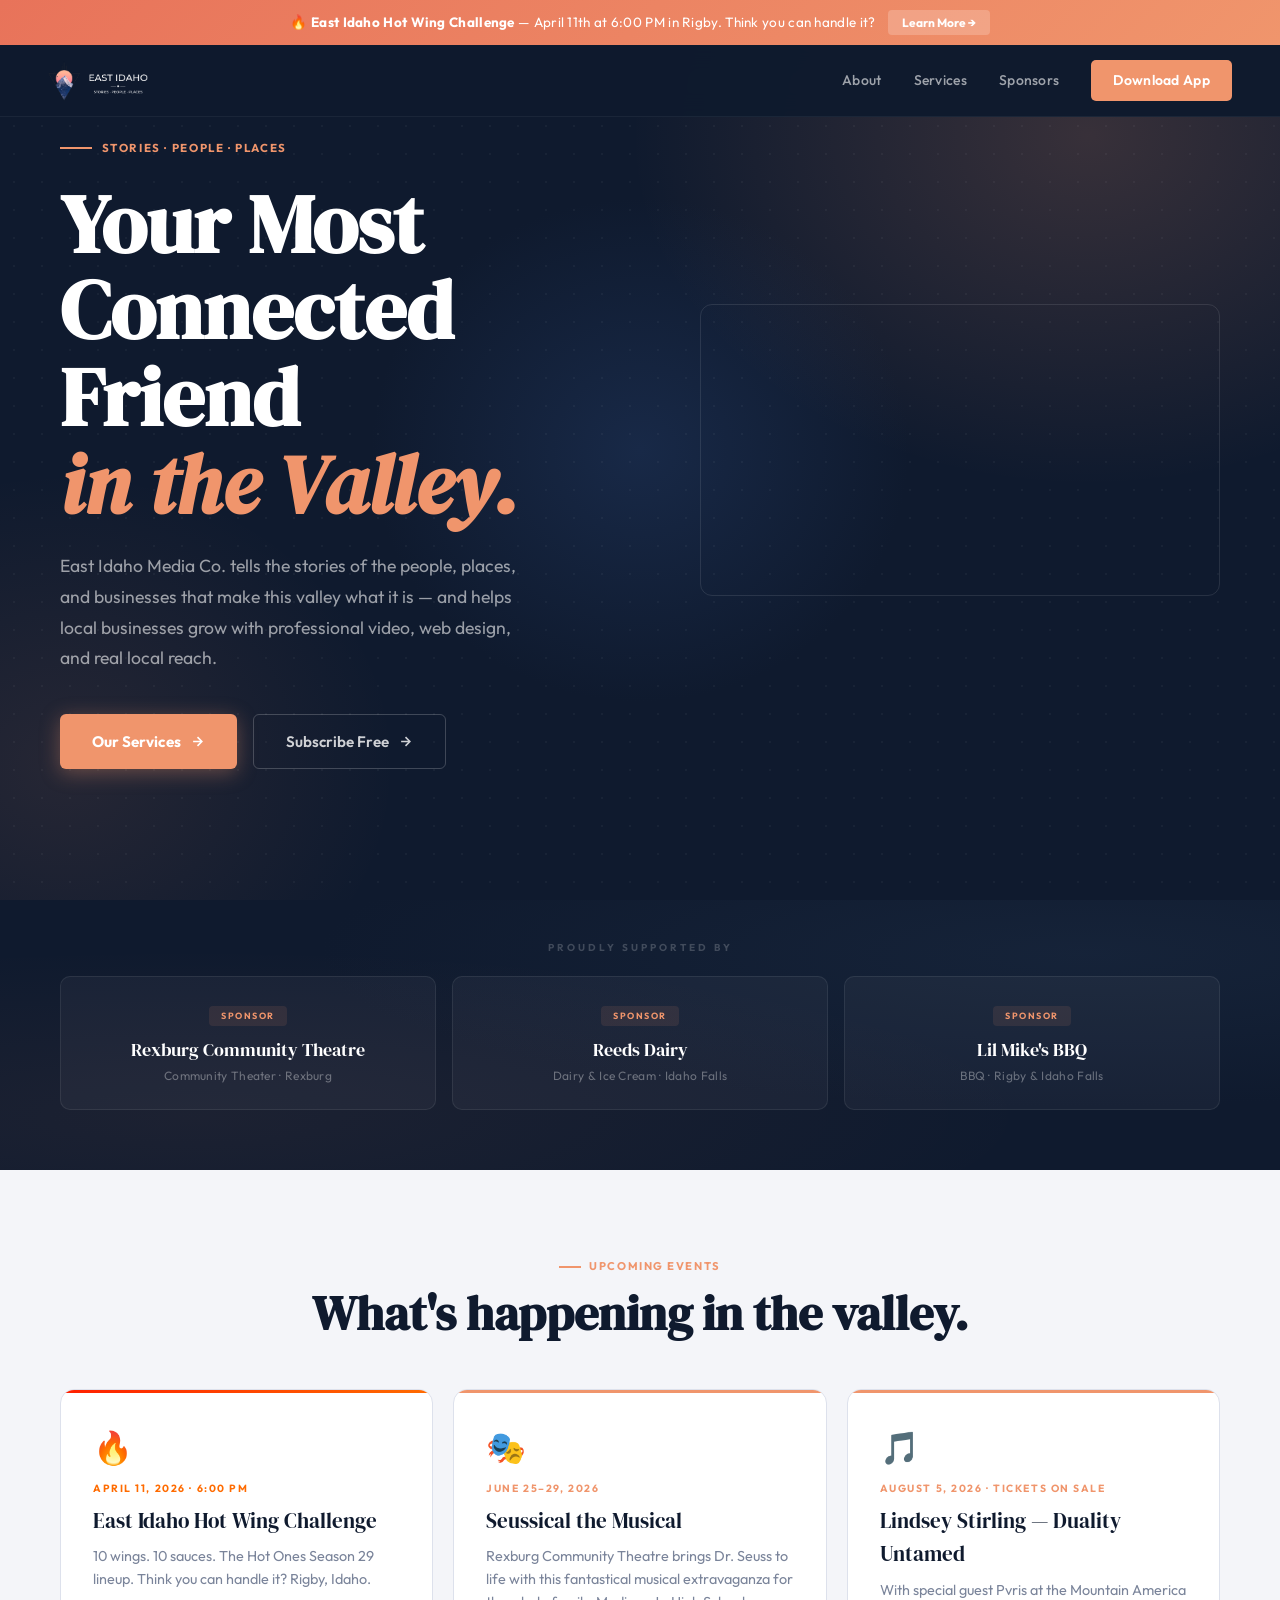
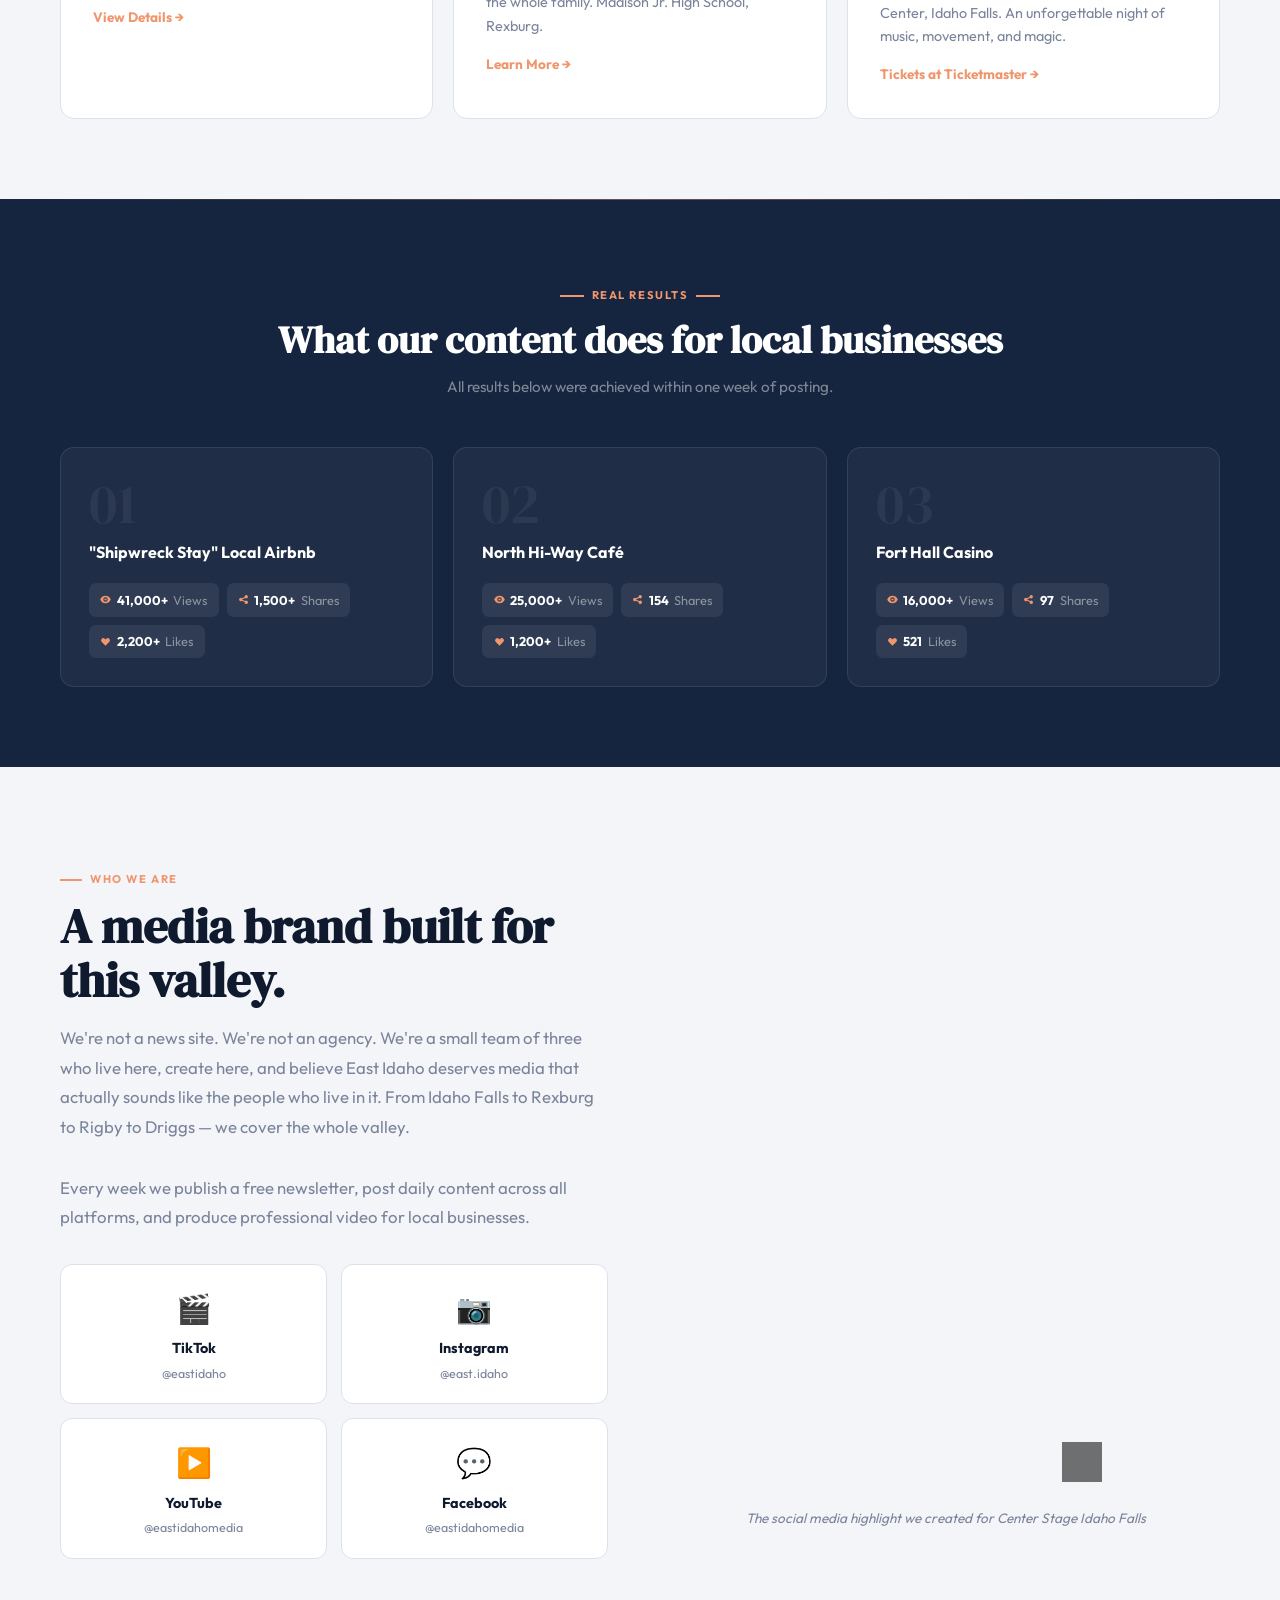
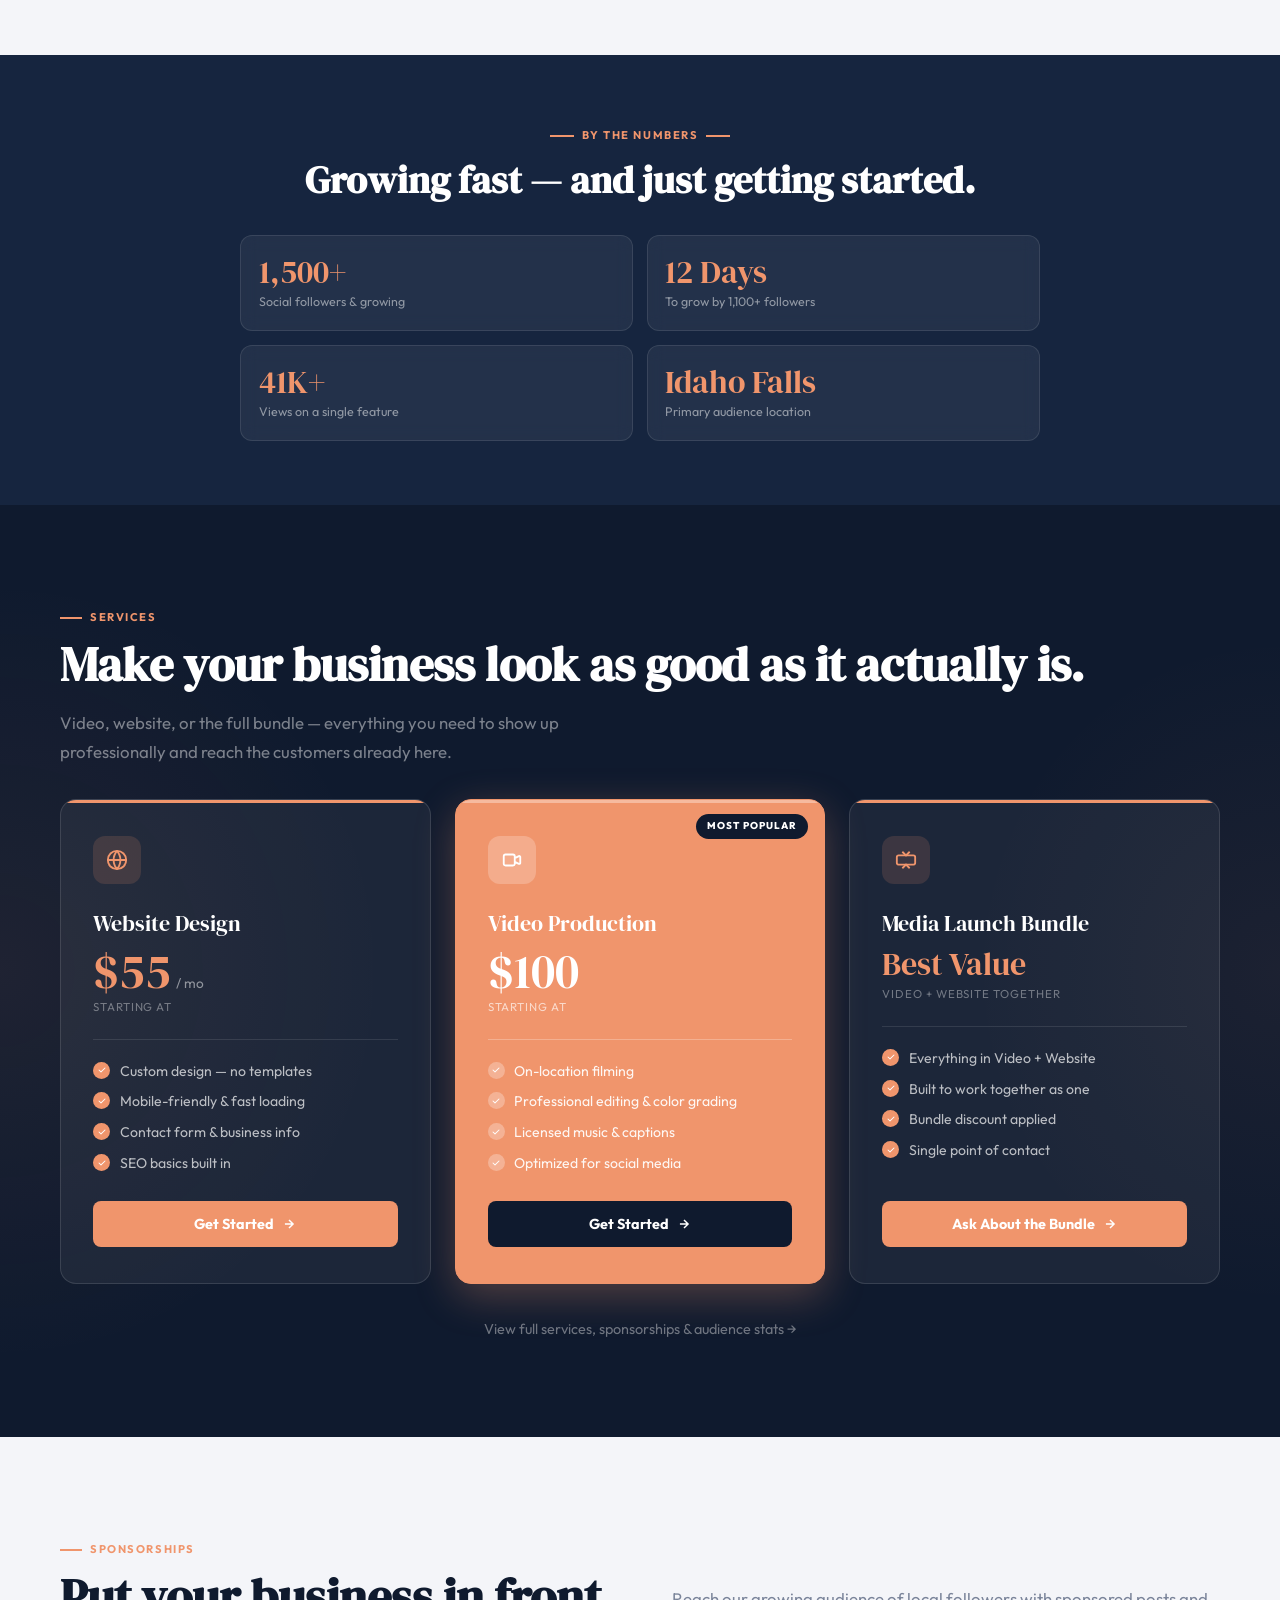
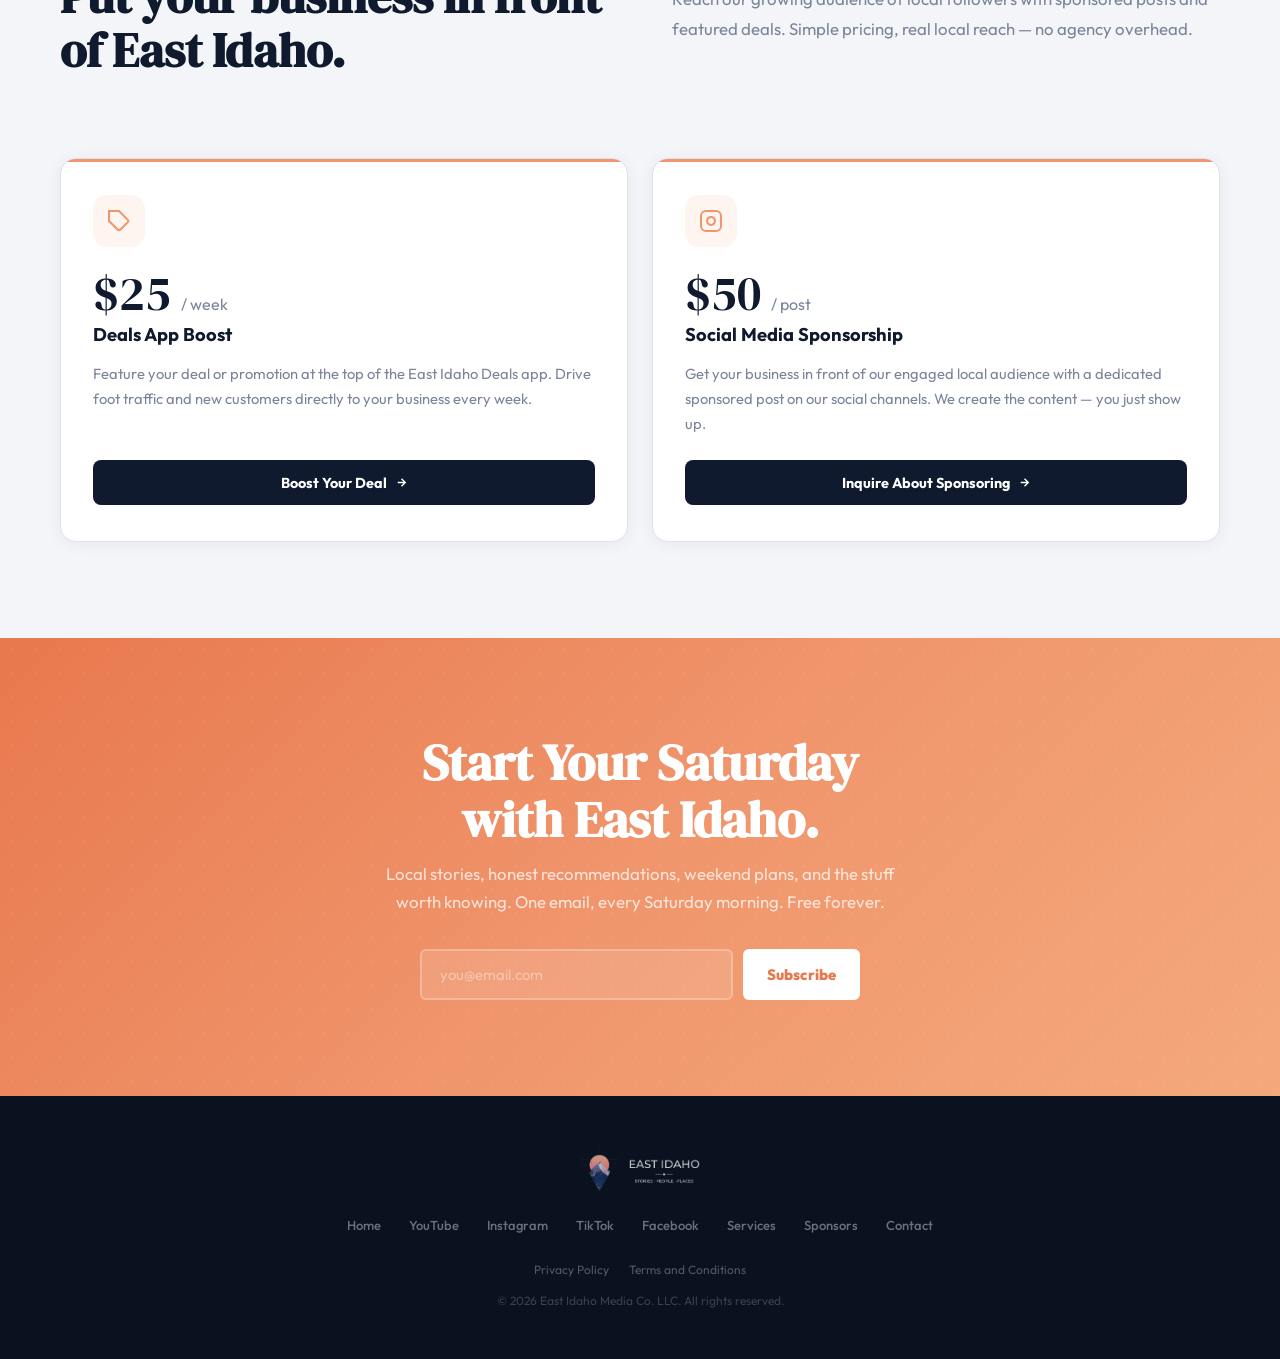
==== commit c09779c3: "Update index.html" ====
--- a/index.html
+++ b/index.html
@@ -232,117 +232,6 @@
 </div>
 </div>
 
-<!-- CASE STUDIES -->
-<div class="cases">
-<div class="cases-inner">
-<div class="cases-header">
-<div class="cases-ey">Real Results</div>
-<h2 class="cases-title">What our content does for local businesses</h2>
-<p style="color:rgba(255,255,255,.45);font-size:.95rem;margin-top:.75rem;">All results below were achieved within one week of posting.</p>
-</div>
-<div class="cases-grid">
-<div class="cc"><div class="cc-num">01</div><div class="cc-name">"Shipwreck Stay" Local Airbnb</div><div class="cc-metrics"><div class="cc-m"><svg width="11" height="11" fill="currentColor" viewBox="0 0 20 20"><path d="M10 12a2 2 0 100-4 2 2 0 000 4z"/><path fill-rule="evenodd" d="M.458 10C1.732 5.943 5.522 3 10 3s8.268 2.943 9.542 7c-1.274 4.057-5.064 7-9.542 7S1.732 14.057.458 10zM14 10a4 4 0 11-8 0 4 4 0 018 0z" clip-rule="evenodd"/></svg><strong>41,000+</strong><span>Views</span></div><div class="cc-m"><svg width="11" height="11" fill="currentColor" viewBox="0 0 20 20"><path d="M15 8a3 3 0 10-2.977-2.63l-4.94 2.47a3 3 0 100 4.319l4.94 2.47a3 3 0 10.895-1.789l-4.94-2.47a3.027 3.027 0 000-.74l4.94-2.47C13.456 7.68 14.19 8 15 8z"/></svg><strong>1,500+</strong><span>Shares</span></div><div class="cc-m"><svg width="11" height="11" fill="currentColor" viewBox="0 0 20 20"><path fill-rule="evenodd" d="M3.172 5.172a4 4 0 015.656 0L10 6.343l1.172-1.171a4 4 0 115.656 5.656L10 17.657l-6.828-6.829a4 4 0 010-5.656z" clip-rule="evenodd"/></svg><strong>2,200+</strong><span>Likes</span></div></div></div>
-<div class="cc"><div class="cc-num">02</div><div class="cc-name">North Hi-Way Caf&#233;</div><div class="cc-metrics"><div class="cc-m"><svg width="11" height="11" fill="currentColor" viewBox="0 0 20 20"><path d="M10 12a2 2 0 100-4 2 2 0 000 4z"/><path fill-rule="evenodd" d="M.458 10C1.732 5.943 5.522 3 10 3s8.268 2.943 9.542 7c-1.274 4.057-5.064 7-9.542 7S1.732 14.057.458 10zM14 10a4 4 0 11-8 0 4 4 0 018 0z" clip-rule="evenodd"/></svg><strong>25,000+</strong><span>Views</span></div><div class="cc-m"><svg width="11" height="11" fill="currentColor" viewBox="0 0 20 20"><path d="M15 8a3 3 0 10-2.977-2.63l-4.94 2.47a3 3 0 100 4.319l4.94 2.47a3 3 0 10.895-1.789l-4.94-2.47a3.027 3.027 0 000-.74l4.94-2.47C13.456 7.68 14.19 8 15 8z"/></svg><strong>154</strong><span>Shares</span></div><div class="cc-m"><svg width="11" height="11" fill="currentColor" viewBox="0 0 20 20"><path fill-rule="evenodd" d="M3.172 5.172a4 4 0 015.656 0L10 6.343l1.172-1.171a4 4 0 115.656 5.656L10 17.657l-6.828-6.829a4 4 0 010-5.656z" clip-rule="evenodd"/></svg><strong>1,200+</strong><span>Likes</span></div></div></div>
-<div class="cc"><div class="cc-num">03</div><div class="cc-name">Fort Hall Casino</div><div class="cc-metrics"><div class="cc-m"><svg width="11" height="11" fill="currentColor" viewBox="0 0 20 20"><path d="M10 12a2 2 0 100-4 2 2 0 000 4z"/><path fill-rule="evenodd" d="M.458 10C1.732 5.943 5.522 3 10 3s8.268 2.943 9.542 7c-1.274 4.057-5.064 7-9.542 7S1.732 14.057.458 10zM14 10a4 4 0 11-8 0 4 4 0 018 0z" clip-rule="evenodd"/></svg><strong>16,000+</strong><span>Views</span></div><div class="cc-m"><svg width="11" height="11" fill="currentColor" viewBox="0 0 20 20"><path d="M15 8a3 3 0 10-2.977-2.63l-4.94 2.47a3 3 0 100 4.319l4.94 2.47a3 3 0 10.895-1.789l-4.94-2.47a3.027 3.027 0 000-.74l4.94-2.47C13.456 7.68 14.19 8 15 8z"/></svg><strong>97</strong><span>Shares</span></div><div class="cc-m"><svg width="11" height="11" fill="currentColor" viewBox="0 0 20 20"><path fill-rule="evenodd" d="M3.172 5.172a4 4 0 015.656 0L10 6.343l1.172-1.171a4 4 0 115.656 5.656L10 17.657l-6.828-6.829a4 4 0 010-5.656z" clip-rule="evenodd"/></svg><strong>521</strong><span>Likes</span></div></div></div>
-</div>
-</div>
-</div>
-
-<!-- ABOUT -->
-<section class="about" id="about">
-<div class="about-inner">
-<div>
-<div class="ey">Who We Are</div>
-<h2 class="st">A media brand built for this valley.</h2>
-<p class="sd">We're not a news site. We're not an agency. We're a small team of three who live here, create here, and believe East Idaho deserves media that actually sounds like the people who live in it. From Idaho Falls to Rexburg to Rigby to Driggs &#8212; we cover the whole valley.</p>
-<p class="sd">Every week we publish a free newsletter, post daily content across all platforms, and produce professional video for local businesses.</p>
-<div class="channels" style="margin-top:1.5rem;">
-<a class="ch-card" href="https://www.tiktok.com/@eastidaho" target="_blank"><div class="ch-icon">&#127916;</div><div class="ch-name">TikTok</div><div class="ch-handle">@eastidaho</div></a>
-<a class="ch-card" href="https://www.instagram.com/east.idaho" target="_blank"><div class="ch-icon">&#128247;</div><div class="ch-name">Instagram</div><div class="ch-handle">@east.idaho</div></a>
-<a class="ch-card" href="https://www.youtube.com/@eastidahomedia" target="_blank"><div class="ch-icon">&#9654;&#65039;</div><div class="ch-name">YouTube</div><div class="ch-handle">@eastidahomedia</div></a>
-<a class="ch-card" href="https://www.facebook.com/eastidahomedia" target="_blank"><div class="ch-icon">&#128172;</div><div class="ch-name">Facebook</div><div class="ch-handle">@eastidahomedia</div></a>
-</div>
-</div>
-<div>
-<div style="border-radius:12px;overflow:hidden;max-width:340px;margin:0 auto;aspect-ratio:9/16;position:relative;" id="cs-video-wrap">
-<iframe id="cs-video" width="100%" height="100%" src="https://www.youtube.com/embed/XMFgMOH9moo?autoplay=1&mute=1&loop=1&playlist=XMFgMOH9moo&controls=0&showinfo=0&rel=0&enablejsapi=1&origin=https://eastidaho.com" frameborder="0" allow="accelerometer; autoplay; clipboard-write; encrypted-media; gyroscope; picture-in-picture" allowfullscreen style="display:block;"></iframe>
-<button onclick="toggleMute()" id="mute-btn" style="position:absolute;bottom:14px;right:14px;width:40px;height:40px;border-radius:50%;border:none;background:rgba(0,0,0,.55);backdrop-filter:blur(4px);color:#fff;font-size:18px;cursor:pointer;display:flex;align-items:center;justify-content:center;transition:background .2s;z-index:2;">&#128263;</button>
-</div>
-<p style="text-align:center;margin-top:12px;font-size:.85rem;color:#7a849a;font-style:italic;">The social media highlight we created for Center Stage Idaho Falls</p>
-</div>
-</div>
-</section>
-
-<!-- STATS -->
-<section style="background:var(--navy2);padding:4rem clamp(1rem,4vw,3rem);position:relative;overflow:hidden;">
-<div style="max-width:1160px;margin:0 auto;">
-<div style="text-align:center;margin-bottom:2rem;">
-<div class="cases-ey">By the Numbers</div>
-<h2 class="cases-title">Growing fast &#8212; and just getting started.</h2>
-</div>
-<div class="hero-stats" style="max-width:800px;margin:0 auto;">
-<div class="stat-card"><div class="stat-card-val">1,500+</div><div class="stat-card-lbl">Social followers &amp; growing</div></div>
-<div class="stat-card"><div class="stat-card-val">12 Days</div><div class="stat-card-lbl">To grow by 1,100+ followers</div></div>
-<div class="stat-card"><div class="stat-card-val">41K+</div><div class="stat-card-lbl">Views on a single feature</div></div>
-<div class="stat-card"><div class="stat-card-val">Idaho Falls</div><div class="stat-card-lbl">Primary audience location</div></div>
-</div>
-</div>
-</section>
-
-
-<!-- SERVICES -->
-<section class="svc" id="services">
-<div class="svc-inner">
-<div class="ey">Services</div>
-<h2 class="st" style="color:#fff">Make your business look as good as it actually is.</h2>
-<p class="sd" style="color:rgba(255,255,255,.45)">Video, website, or the full bundle &#8212; everything you need to show up professionally and reach the customers already here.</p>
-<div class="svc-grid">
-<div class="sc"><div class="sc-bar"></div><div class="sc-icon"><svg width="22" height="22" fill="none" stroke="currentColor" stroke-width="2" viewBox="0 0 24 24"><circle cx="12" cy="12" r="10"/><path d="M2 12h20M12 2a15.3 15.3 0 010 20M12 2a15.3 15.3 0 000 20"/></svg></div><div class="sc-name">Website Design</div><div class="sc-price"><span class="num">$55</span><span class="per">/ mo</span></div><div class="sc-sub">Starting at</div><div class="sc-div"></div><ul class="sc-feat"><li>Custom design &#8212; no templates</li><li>Mobile-friendly &amp; fast loading</li><li>Contact form &amp; business info</li><li>SEO basics built in</li></ul><button class="sc-btn" onclick="openSvcModal('Website Design')">Get Started <svg width="14" height="14" fill="none" stroke="currentColor" stroke-width="2.5" viewBox="0 0 24 24"><path d="M5 12h14M12 5l7 7-7 7"/></svg></button></div>
-<div class="sc hot"><div class="sc-bar"></div><div class="hot-badge">Most Popular</div><div class="sc-icon"><svg width="22" height="22" fill="none" stroke="currentColor" stroke-width="2" viewBox="0 0 24 24"><path d="M15 10l4.553-2.276A1 1 0 0121 8.723v6.554a1 1 0 01-1.447.894L15 14M3 8a2 2 0 012-2h8a2 2 0 012 2v8a2 2 0 01-2 2H5a2 2 0 01-2-2V8z"/></svg></div><div class="sc-name">Video Production</div><div class="sc-price"><span class="num">$100</span></div><div class="sc-sub">Starting at</div><div class="sc-div"></div><ul class="sc-feat"><li>On-location filming</li><li>Professional editing &amp; color grading</li><li>Licensed music &amp; captions</li><li>Optimized for social media</li></ul><button class="sc-btn" onclick="openSvcModal('Video Production')">Get Started <svg width="14" height="14" fill="none" stroke="currentColor" stroke-width="2.5" viewBox="0 0 24 24"><path d="M5 12h14M12 5l7 7-7 7"/></svg></button></div>
-<div class="sc"><div class="sc-bar"></div><div class="sc-icon"><svg width="22" height="22" fill="none" stroke="currentColor" stroke-width="2" viewBox="0 0 24 24"><path d="M20 7H4a2 2 0 00-2 2v6a2 2 0 002 2h16a2 2 0 002-2V9a2 2 0 00-2-2z"/><path d="M16 3l-4 4-4-4M8 21l4-4 4 4"/></svg></div><div class="sc-name">Media Launch Bundle</div><div class="sc-price"><span class="num" style="font-size:2rem;line-height:1.1">Best Value</span></div><div class="sc-sub">Video + Website together</div><div class="sc-div"></div><ul class="sc-feat"><li>Everything in Video + Website</li><li>Built to work together as one</li><li>Bundle discount applied</li><li>Single point of contact</li></ul><button class="sc-btn" onclick="openSvcModal('Media Launch Bundle')">Ask About the Bundle <svg width="14" height="14" fill="none" stroke="currentColor" stroke-width="2.5" viewBox="0 0 24 24"><path d="M5 12h14M12 5l7 7-7 7"/></svg></button></div>
-</div>
-<p style="text-align:center;margin-top:2rem;"><a href="/services.html" style="color:rgba(255,255,255,.4);font-size:.9rem;text-decoration:none;transition:color .2s;" onmouseover="this.style.color='var(--coral)'" onmouseout="this.style.color='rgba(255,255,255,.4)'">View full services, sponsorships &amp; audience stats &#8594;</a></p>
-</div>
-</section>
-
-
-<!-- SPONSORSHIPS -->
-<section style="background:var(--off);padding:6rem clamp(1rem,4vw,3rem);position:relative;overflow:hidden;" id="sponsorships">
-<div style="max-width:1160px;margin:0 auto;">
-<div style="display:grid;grid-template-columns:1fr 1fr;gap:4rem;align-items:center;margin-bottom:4rem;">
-<div>
-<div class="ey">Sponsorships</div>
-<h2 class="st">Put your business in front of East Idaho.</h2>
-</div>
-<div>
-<p class="sd" style="margin-bottom:0;">Reach our growing audience of local followers with sponsored posts and featured deals. Simple pricing, real local reach &#8212; no agency overhead.</p>
-</div>
-</div>
-<div style="display:grid;grid-template-columns:1fr 1fr;gap:1.5rem;">
-<div style="background:#fff;border:1.5px solid var(--border);border-radius:16px;padding:2.25rem 2rem;display:flex;flex-direction:column;position:relative;overflow:hidden;box-shadow:0 2px 16px rgba(15,26,46,.06);transition:border-color .25s,transform .25s,box-shadow .25s;" onmouseover="this.style.borderColor='var(--coral)';this.style.transform='translateY(-5px)'" onmouseout="this.style.borderColor='var(--border)';this.style.transform='none'">
-<div style="position:absolute;top:0;left:0;right:0;height:3px;background:var(--coral);"></div>
-<div style="width:52px;height:52px;border-radius:14px;background:rgba(240,149,108,.1);display:flex;align-items:center;justify-content:center;margin-bottom:1.4rem;">
-<svg width="24" height="24" fill="none" stroke="var(--coral)" stroke-width="2" viewBox="0 0 24 24"><path d="M20.59 13.41l-7.17 7.17a2 2 0 01-2.83 0L2 12V2h10l8.59 8.59a2 2 0 010 2.82z"/><line x1="7" y1="7" x2="7.01" y2="7"/></svg>
-</div>
-<div style="font-family:'DM Serif Display',serif;font-size:3rem;color:var(--navy);line-height:1;margin-bottom:.2rem;">$25 <sub style="font-size:1rem;color:#7a849a;font-family:'Outfit',sans-serif;font-weight:400;vertical-align:baseline;">/ week</sub></div>
-<div style="font-weight:700;font-size:1.15rem;color:var(--navy);margin-bottom:.7rem;">Deals App Boost</div>
-<div style="font-size:.92rem;color:#7a849a;line-height:1.7;flex:1;margin-bottom:1.5rem;">Feature your deal or promotion at the top of the East Idaho Deals app. Drive foot traffic and new customers directly to your business every week.</div>
-<button class="sc-btn" style="background:var(--navy);" onclick="openSvcModal('Deals App Boost')">Boost Your Deal <svg width="13" height="13" fill="none" stroke="currentColor" stroke-width="2.5" viewBox="0 0 24 24"><path d="M5 12h14M12 5l7 7-7 7"/></svg></button>
-</div>
-<div style="background:#fff;border:1.5px solid var(--border);border-radius:16px;padding:2.25rem 2rem;display:flex;flex-direction:column;position:relative;overflow:hidden;box-shadow:0 2px 16px rgba(15,26,46,.06);transition:border-color .25s,transform .25s,box-shadow .25s;" onmouseover="this.style.borderColor='var(--coral)';this.style.transform='translateY(-5px)'" onmouseout="this.style.borderColor='var(--border)';this.style.transform='none'">
-<div style="position:absolute;top:0;left:0;right:0;height:3px;background:var(--coral);"></div>
-<div style="width:52px;height:52px;border-radius:14px;background:rgba(240,149,108,.1);display:flex;align-items:center;justify-content:center;margin-bottom:1.4rem;">
-<svg width="24" height="24" fill="none" stroke="var(--coral)" stroke-width="2" viewBox="0 0 24 24"><rect x="2" y="2" width="20" height="20" rx="5" ry="5"/><path d="M16 11.37A4 4 0 1112.63 8 4 4 0 0116 11.37z"/><line x1="17.5" y1="6.5" x2="17.51" y2="6.5"/></svg>
-</div>
-<div style="font-family:'DM Serif Display',serif;font-size:3rem;color:var(--navy);line-height:1;margin-bottom:.2rem;">$50 <sub style="font-size:1rem;color:#7a849a;font-family:'Outfit',sans-serif;font-weight:400;vertical-align:baseline;">/ post</sub></div>
-<div style="font-weight:700;font-size:1.15rem;color:var(--navy);margin-bottom:.7rem;">Social Media Sponsorship</div>
-<div style="font-size:.92rem;color:#7a849a;line-height:1.7;flex:1;margin-bottom:1.5rem;">Get your business in front of our engaged local audience with a dedicated sponsored post on our social channels. We create the content &#8212; you just show up.</div>
-<button class="sc-btn" style="background:var(--navy);" onclick="openSvcModal('Social Media Sponsorship')">Inquire About Sponsoring <svg width="13" height="13" fill="none" stroke="currentColor" stroke-width="2.5" viewBox="0 0 24 24"><path d="M5 12h14M12 5l7 7-7 7"/></svg></button>
-</div>
-</div>
-</div>
-</section>
-
 <!-- EVENTS -->
 <section style="background:var(--off);padding:5rem clamp(1rem,4vw,3rem);" id="events">
 <div style="max-width:1160px;margin:0 auto;">
@@ -380,6 +269,119 @@
 </section>
 
 
+
+<!-- CASE STUDIES -->
+<div class="cases">
+<div class="cases-inner">
+<div class="cases-header">
+<div class="cases-ey">Real Results</div>
+<h2 class="cases-title">What our content does for local businesses</h2>
+<p style="color:rgba(255,255,255,.45);font-size:.95rem;margin-top:.75rem;">All results below were achieved within one week of posting.</p>
+</div>
+<div class="cases-grid">
+<div class="cc"><div class="cc-num">01</div><div class="cc-name">"Shipwreck Stay" Local Airbnb</div><div class="cc-metrics"><div class="cc-m"><svg width="11" height="11" fill="currentColor" viewBox="0 0 20 20"><path d="M10 12a2 2 0 100-4 2 2 0 000 4z"/><path fill-rule="evenodd" d="M.458 10C1.732 5.943 5.522 3 10 3s8.268 2.943 9.542 7c-1.274 4.057-5.064 7-9.542 7S1.732 14.057.458 10zM14 10a4 4 0 11-8 0 4 4 0 018 0z" clip-rule="evenodd"/></svg><strong>41,000+</strong><span>Views</span></div><div class="cc-m"><svg width="11" height="11" fill="currentColor" viewBox="0 0 20 20"><path d="M15 8a3 3 0 10-2.977-2.63l-4.94 2.47a3 3 0 100 4.319l4.94 2.47a3 3 0 10.895-1.789l-4.94-2.47a3.027 3.027 0 000-.74l4.94-2.47C13.456 7.68 14.19 8 15 8z"/></svg><strong>1,500+</strong><span>Shares</span></div><div class="cc-m"><svg width="11" height="11" fill="currentColor" viewBox="0 0 20 20"><path fill-rule="evenodd" d="M3.172 5.172a4 4 0 015.656 0L10 6.343l1.172-1.171a4 4 0 115.656 5.656L10 17.657l-6.828-6.829a4 4 0 010-5.656z" clip-rule="evenodd"/></svg><strong>2,200+</strong><span>Likes</span></div></div></div>
+<div class="cc"><div class="cc-num">02</div><div class="cc-name">North Hi-Way Caf&#233;</div><div class="cc-metrics"><div class="cc-m"><svg width="11" height="11" fill="currentColor" viewBox="0 0 20 20"><path d="M10 12a2 2 0 100-4 2 2 0 000 4z"/><path fill-rule="evenodd" d="M.458 10C1.732 5.943 5.522 3 10 3s8.268 2.943 9.542 7c-1.274 4.057-5.064 7-9.542 7S1.732 14.057.458 10zM14 10a4 4 0 11-8 0 4 4 0 018 0z" clip-rule="evenodd"/></svg><strong>25,000+</strong><span>Views</span></div><div class="cc-m"><svg width="11" height="11" fill="currentColor" viewBox="0 0 20 20"><path d="M15 8a3 3 0 10-2.977-2.63l-4.94 2.47a3 3 0 100 4.319l4.94 2.47a3 3 0 10.895-1.789l-4.94-2.47a3.027 3.027 0 000-.74l4.94-2.47C13.456 7.68 14.19 8 15 8z"/></svg><strong>154</strong><span>Shares</span></div><div class="cc-m"><svg width="11" height="11" fill="currentColor" viewBox="0 0 20 20"><path fill-rule="evenodd" d="M3.172 5.172a4 4 0 015.656 0L10 6.343l1.172-1.171a4 4 0 115.656 5.656L10 17.657l-6.828-6.829a4 4 0 010-5.656z" clip-rule="evenodd"/></svg><strong>1,200+</strong><span>Likes</span></div></div></div>
+<div class="cc"><div class="cc-num">03</div><div class="cc-name">Fort Hall Casino</div><div class="cc-metrics"><div class="cc-m"><svg width="11" height="11" fill="currentColor" viewBox="0 0 20 20"><path d="M10 12a2 2 0 100-4 2 2 0 000 4z"/><path fill-rule="evenodd" d="M.458 10C1.732 5.943 5.522 3 10 3s8.268 2.943 9.542 7c-1.274 4.057-5.064 7-9.542 7S1.732 14.057.458 10zM14 10a4 4 0 11-8 0 4 4 0 018 0z" clip-rule="evenodd"/></svg><strong>16,000+</strong><span>Views</span></div><div class="cc-m"><svg width="11" height="11" fill="currentColor" viewBox="0 0 20 20"><path d="M15 8a3 3 0 10-2.977-2.63l-4.94 2.47a3 3 0 100 4.319l4.94 2.47a3 3 0 10.895-1.789l-4.94-2.47a3.027 3.027 0 000-.74l4.94-2.47C13.456 7.68 14.19 8 15 8z"/></svg><strong>97</strong><span>Shares</span></div><div class="cc-m"><svg width="11" height="11" fill="currentColor" viewBox="0 0 20 20"><path fill-rule="evenodd" d="M3.172 5.172a4 4 0 015.656 0L10 6.343l1.172-1.171a4 4 0 115.656 5.656L10 17.657l-6.828-6.829a4 4 0 010-5.656z" clip-rule="evenodd"/></svg><strong>521</strong><span>Likes</span></div></div></div>
+</div>
+</div>
+</div>
+
+<!-- ABOUT -->
+<section class="about" id="about">
+<div class="about-inner">
+<div>
+<div class="ey">Who We Are</div>
+<h2 class="st">A media brand built for this valley.</h2>
+<p class="sd">We're not a news site. We're not an agency. We're a small team of three who live here, create here, and believe East Idaho deserves media that actually sounds like the people who live in it. From Idaho Falls to Rexburg to Rigby to Driggs &#8212; we cover the whole valley.</p>
+<p class="sd">Every week we publish a free newsletter, post daily content across all platforms, and produce professional video for local businesses.</p>
+<div class="channels" style="margin-top:1.5rem;">
+<a class="ch-card" href="https://www.tiktok.com/@eastidaho" target="_blank"><div class="ch-icon">&#127916;</div><div class="ch-name">TikTok</div><div class="ch-handle">@eastidaho</div></a>
+<a class="ch-card" href="https://www.instagram.com/east.idaho" target="_blank"><div class="ch-icon">&#128247;</div><div class="ch-name">Instagram</div><div class="ch-handle">@east.idaho</div></a>
+<a class="ch-card" href="https://www.youtube.com/@eastidahomedia" target="_blank"><div class="ch-icon">&#9654;&#65039;</div><div class="ch-name">YouTube</div><div class="ch-handle">@eastidahomedia</div></a>
+<a class="ch-card" href="https://www.facebook.com/eastidahomedia" target="_blank"><div class="ch-icon">&#128172;</div><div class="ch-name">Facebook</div><div class="ch-handle">@eastidahomedia</div></a>
+</div>
+</div>
+<div>
+<div style="border-radius:12px;overflow:hidden;max-width:340px;margin:0 auto;aspect-ratio:9/16;position:relative;" id="cs-video-wrap">
+<iframe id="cs-video" width="100%" height="100%" src="https://www.youtube.com/embed/XMFgMOH9moo?autoplay=1&mute=1&loop=1&playlist=XMFgMOH9moo&controls=0&showinfo=0&rel=0&enablejsapi=1&origin=https://eastidaho.com" frameborder="0" allow="accelerometer; autoplay; clipboard-write; encrypted-media; gyroscope; picture-in-picture" allowfullscreen style="display:block;"></iframe>
+<button onclick="toggleMute()" id="mute-btn" style="position:absolute;bottom:14px;right:14px;width:40px;height:40px;border-radius:50%;border:none;background:rgba(0,0,0,.55);backdrop-filter:blur(4px);color:#fff;font-size:18px;cursor:pointer;display:flex;align-items:center;justify-content:center;transition:background .2s;z-index:2;">&#128263;</button>
+</div>
+<p style="text-align:center;margin-top:12px;font-size:.85rem;color:#7a849a;font-style:italic;">The social media highlight we created for Center Stage Idaho Falls</p>
+</div>
+</div>
+</section>
+
+<!-- STATS -->
+<section style="background:var(--navy2);padding:4rem clamp(1rem,4vw,3rem);position:relative;overflow:hidden;">
+<div style="max-width:1160px;margin:0 auto;">
+<div style="text-align:center;margin-bottom:2rem;">
+<div class="cases-ey">By the Numbers</div>
+<h2 class="cases-title">Growing fast &#8212; and just getting started.</h2>
+</div>
+<div class="hero-stats" style="max-width:800px;margin:0 auto;">
+<div class="stat-card"><div class="stat-card-val">1,500+</div><div class="stat-card-lbl">Social followers &amp; growing</div></div>
+<div class="stat-card"><div class="stat-card-val">12 Days</div><div class="stat-card-lbl">To grow by 1,100+ followers</div></div>
+<div class="stat-card"><div class="stat-card-val">41K+</div><div class="stat-card-lbl">Views on a single feature</div></div>
+<div class="stat-card"><div class="stat-card-val">Idaho Falls</div><div class="stat-card-lbl">Primary audience location</div></div>
+</div>
+</div>
+</section>
+
+
+<!-- SERVICES -->
+<section class="svc" id="services">
+<div class="svc-inner">
+<div class="ey">Services</div>
+<h2 class="st" style="color:#fff">Make your business look as good as it actually is.</h2>
+<p class="sd" style="color:rgba(255,255,255,.45)">Video, website, or the full bundle &#8212; everything you need to show up professionally and reach the customers already here.</p>
+<div class="svc-grid">
+<div class="sc"><div class="sc-bar"></div><div class="sc-icon"><svg width="22" height="22" fill="none" stroke="currentColor" stroke-width="2" viewBox="0 0 24 24"><circle cx="12" cy="12" r="10"/><path d="M2 12h20M12 2a15.3 15.3 0 010 20M12 2a15.3 15.3 0 000 20"/></svg></div><div class="sc-name">Website Design</div><div class="sc-price"><span class="num">$55</span><span class="per">/ mo</span></div><div class="sc-sub">Starting at</div><div class="sc-div"></div><ul class="sc-feat"><li>Custom design &#8212; no templates</li><li>Mobile-friendly &amp; fast loading</li><li>Contact form &amp; business info</li><li>SEO basics built in</li></ul><button class="sc-btn" onclick="openSvcModal('Website Design')">Get Started <svg width="14" height="14" fill="none" stroke="currentColor" stroke-width="2.5" viewBox="0 0 24 24"><path d="M5 12h14M12 5l7 7-7 7"/></svg></button></div>
+<div class="sc hot"><div class="sc-bar"></div><div class="hot-badge">Most Popular</div><div class="sc-icon"><svg width="22" height="22" fill="none" stroke="currentColor" stroke-width="2" viewBox="0 0 24 24"><path d="M15 10l4.553-2.276A1 1 0 0121 8.723v6.554a1 1 0 01-1.447.894L15 14M3 8a2 2 0 012-2h8a2 2 0 012 2v8a2 2 0 01-2 2H5a2 2 0 01-2-2V8z"/></svg></div><div class="sc-name">Video Production</div><div class="sc-price"><span class="num">$100</span></div><div class="sc-sub">Starting at</div><div class="sc-div"></div><ul class="sc-feat"><li>On-location filming</li><li>Professional editing &amp; color grading</li><li>Licensed music &amp; captions</li><li>Optimized for social media</li></ul><button class="sc-btn" onclick="openSvcModal('Video Production')">Get Started <svg width="14" height="14" fill="none" stroke="currentColor" stroke-width="2.5" viewBox="0 0 24 24"><path d="M5 12h14M12 5l7 7-7 7"/></svg></button></div>
+<div class="sc"><div class="sc-bar"></div><div class="sc-icon"><svg width="22" height="22" fill="none" stroke="currentColor" stroke-width="2" viewBox="0 0 24 24"><path d="M20 7H4a2 2 0 00-2 2v6a2 2 0 002 2h16a2 2 0 002-2V9a2 2 0 00-2-2z"/><path d="M16 3l-4 4-4-4M8 21l4-4 4 4"/></svg></div><div class="sc-name">Media Launch Bundle</div><div class="sc-price"><span class="num" style="font-size:2rem;line-height:1.1">Best Value</span></div><div class="sc-sub">Video + Website together</div><div class="sc-div"></div><ul class="sc-feat"><li>Everything in Video + Website</li><li>Built to work together as one</li><li>Bundle discount applied</li><li>Single point of contact</li></ul><button class="sc-btn" onclick="openSvcModal('Media Launch Bundle')">Ask About the Bundle <svg width="14" height="14" fill="none" stroke="currentColor" stroke-width="2.5" viewBox="0 0 24 24"><path d="M5 12h14M12 5l7 7-7 7"/></svg></button></div>
+</div>
+<p style="text-align:center;margin-top:2rem;"><a href="/services.html" style="color:rgba(255,255,255,.4);font-size:.9rem;text-decoration:none;transition:color .2s;" onmouseover="this.style.color='var(--coral)'" onmouseout="this.style.color='rgba(255,255,255,.4)'">View full services, sponsorships &amp; audience stats &#8594;</a></p>
+</div>
+</section>
+
+
+<!-- SPONSORSHIPS -->
+<section style="background:var(--off);padding:6rem clamp(1rem,4vw,3rem);position:relative;overflow:hidden;" id="sponsorships">
+<div style="max-width:1160px;margin:0 auto;">
+<div style="display:grid;grid-template-columns:1fr 1fr;gap:4rem;align-items:center;margin-bottom:4rem;">
+<div>
+<div class="ey">Sponsorships</div>
+<h2 class="st">Put your business in front of East Idaho.</h2>
+</div>
+<div>
+<p class="sd" style="margin-bottom:0;">Reach our growing audience of local followers with sponsored posts and featured deals. Simple pricing, real local reach &#8212; no agency overhead.</p>
+</div>
+</div>
+<div style="display:grid;grid-template-columns:1fr 1fr;gap:1.5rem;">
+<div style="background:#fff;border:1.5px solid var(--border);border-radius:16px;padding:2.25rem 2rem;display:flex;flex-direction:column;position:relative;overflow:hidden;box-shadow:0 2px 16px rgba(15,26,46,.06);transition:border-color .25s,transform .25s,box-shadow .25s;" onmouseover="this.style.borderColor='var(--coral)';this.style.transform='translateY(-5px)'" onmouseout="this.style.borderColor='var(--border)';this.style.transform='none'">
+<div style="position:absolute;top:0;left:0;right:0;height:3px;background:var(--coral);"></div>
+<div style="width:52px;height:52px;border-radius:14px;background:rgba(240,149,108,.1);display:flex;align-items:center;justify-content:center;margin-bottom:1.4rem;">
+<svg width="24" height="24" fill="none" stroke="var(--coral)" stroke-width="2" viewBox="0 0 24 24"><path d="M20.59 13.41l-7.17 7.17a2 2 0 01-2.83 0L2 12V2h10l8.59 8.59a2 2 0 010 2.82z"/><line x1="7" y1="7" x2="7.01" y2="7"/></svg>
+</div>
+<div style="font-family:'DM Serif Display',serif;font-size:3rem;color:var(--navy);line-height:1;margin-bottom:.2rem;">$25 <sub style="font-size:1rem;color:#7a849a;font-family:'Outfit',sans-serif;font-weight:400;vertical-align:baseline;">/ week</sub></div>
+<div style="font-weight:700;font-size:1.15rem;color:var(--navy);margin-bottom:.7rem;">Deals App Boost</div>
+<div style="font-size:.92rem;color:#7a849a;line-height:1.7;flex:1;margin-bottom:1.5rem;">Feature your deal or promotion at the top of the East Idaho Deals app. Drive foot traffic and new customers directly to your business every week.</div>
+<button class="sc-btn" style="background:var(--navy);" onclick="openSvcModal('Deals App Boost')">Boost Your Deal <svg width="13" height="13" fill="none" stroke="currentColor" stroke-width="2.5" viewBox="0 0 24 24"><path d="M5 12h14M12 5l7 7-7 7"/></svg></button>
+</div>
+<div style="background:#fff;border:1.5px solid var(--border);border-radius:16px;padding:2.25rem 2rem;display:flex;flex-direction:column;position:relative;overflow:hidden;box-shadow:0 2px 16px rgba(15,26,46,.06);transition:border-color .25s,transform .25s,box-shadow .25s;" onmouseover="this.style.borderColor='var(--coral)';this.style.transform='translateY(-5px)'" onmouseout="this.style.borderColor='var(--border)';this.style.transform='none'">
+<div style="position:absolute;top:0;left:0;right:0;height:3px;background:var(--coral);"></div>
+<div style="width:52px;height:52px;border-radius:14px;background:rgba(240,149,108,.1);display:flex;align-items:center;justify-content:center;margin-bottom:1.4rem;">
+<svg width="24" height="24" fill="none" stroke="var(--coral)" stroke-width="2" viewBox="0 0 24 24"><rect x="2" y="2" width="20" height="20" rx="5" ry="5"/><path d="M16 11.37A4 4 0 1112.63 8 4 4 0 0116 11.37z"/><line x1="17.5" y1="6.5" x2="17.51" y2="6.5"/></svg>
+</div>
+<div style="font-family:'DM Serif Display',serif;font-size:3rem;color:var(--navy);line-height:1;margin-bottom:.2rem;">$50 <sub style="font-size:1rem;color:#7a849a;font-family:'Outfit',sans-serif;font-weight:400;vertical-align:baseline;">/ post</sub></div>
+<div style="font-weight:700;font-size:1.15rem;color:var(--navy);margin-bottom:.7rem;">Social Media Sponsorship</div>
+<div style="font-size:.92rem;color:#7a849a;line-height:1.7;flex:1;margin-bottom:1.5rem;">Get your business in front of our engaged local audience with a dedicated sponsored post on our social channels. We create the content &#8212; you just show up.</div>
+<button class="sc-btn" style="background:var(--navy);" onclick="openSvcModal('Social Media Sponsorship')">Inquire About Sponsoring <svg width="13" height="13" fill="none" stroke="currentColor" stroke-width="2.5" viewBox="0 0 24 24"><path d="M5 12h14M12 5l7 7-7 7"/></svg></button>
+</div>
+</div>
+</div>
+</section>
+
+
 <!-- NEWSLETTER CTA -->
 <section class="nl-cta" id="subscribe">
 <div class="nl-cta-inner">
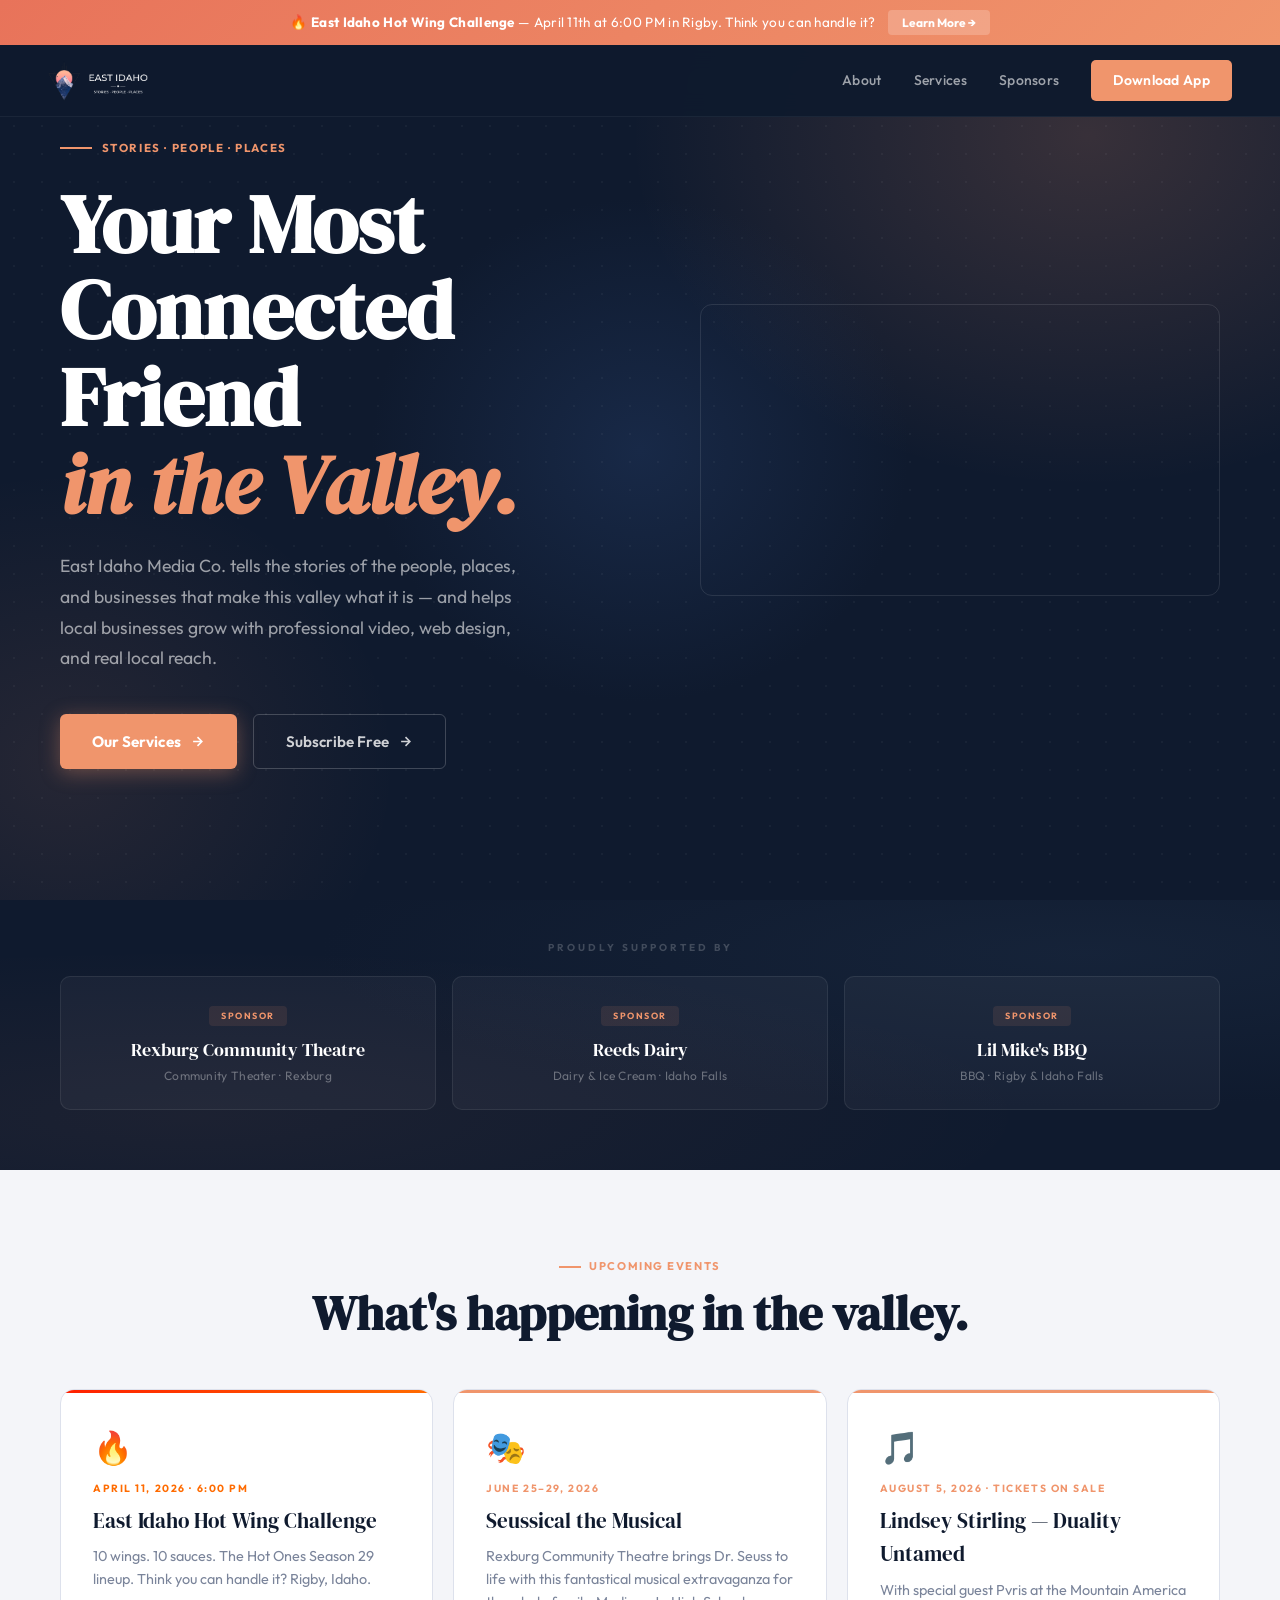
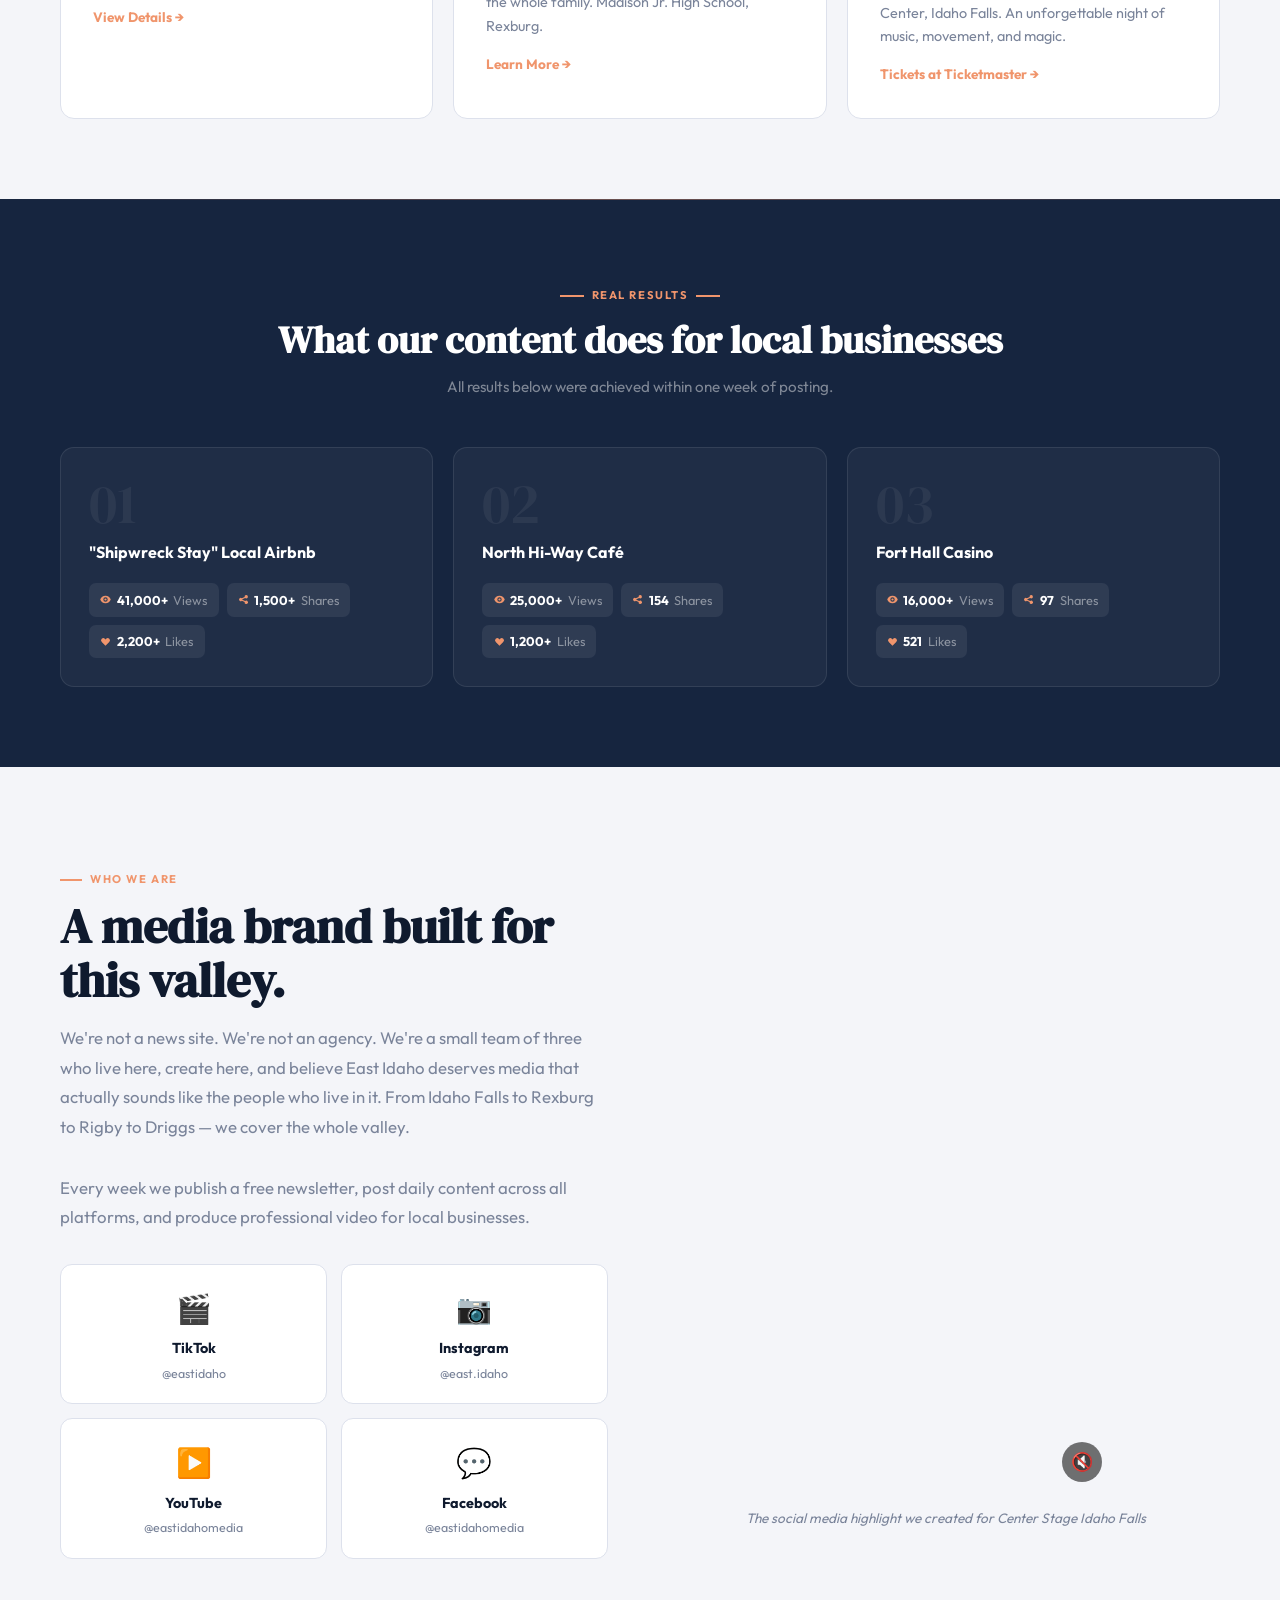
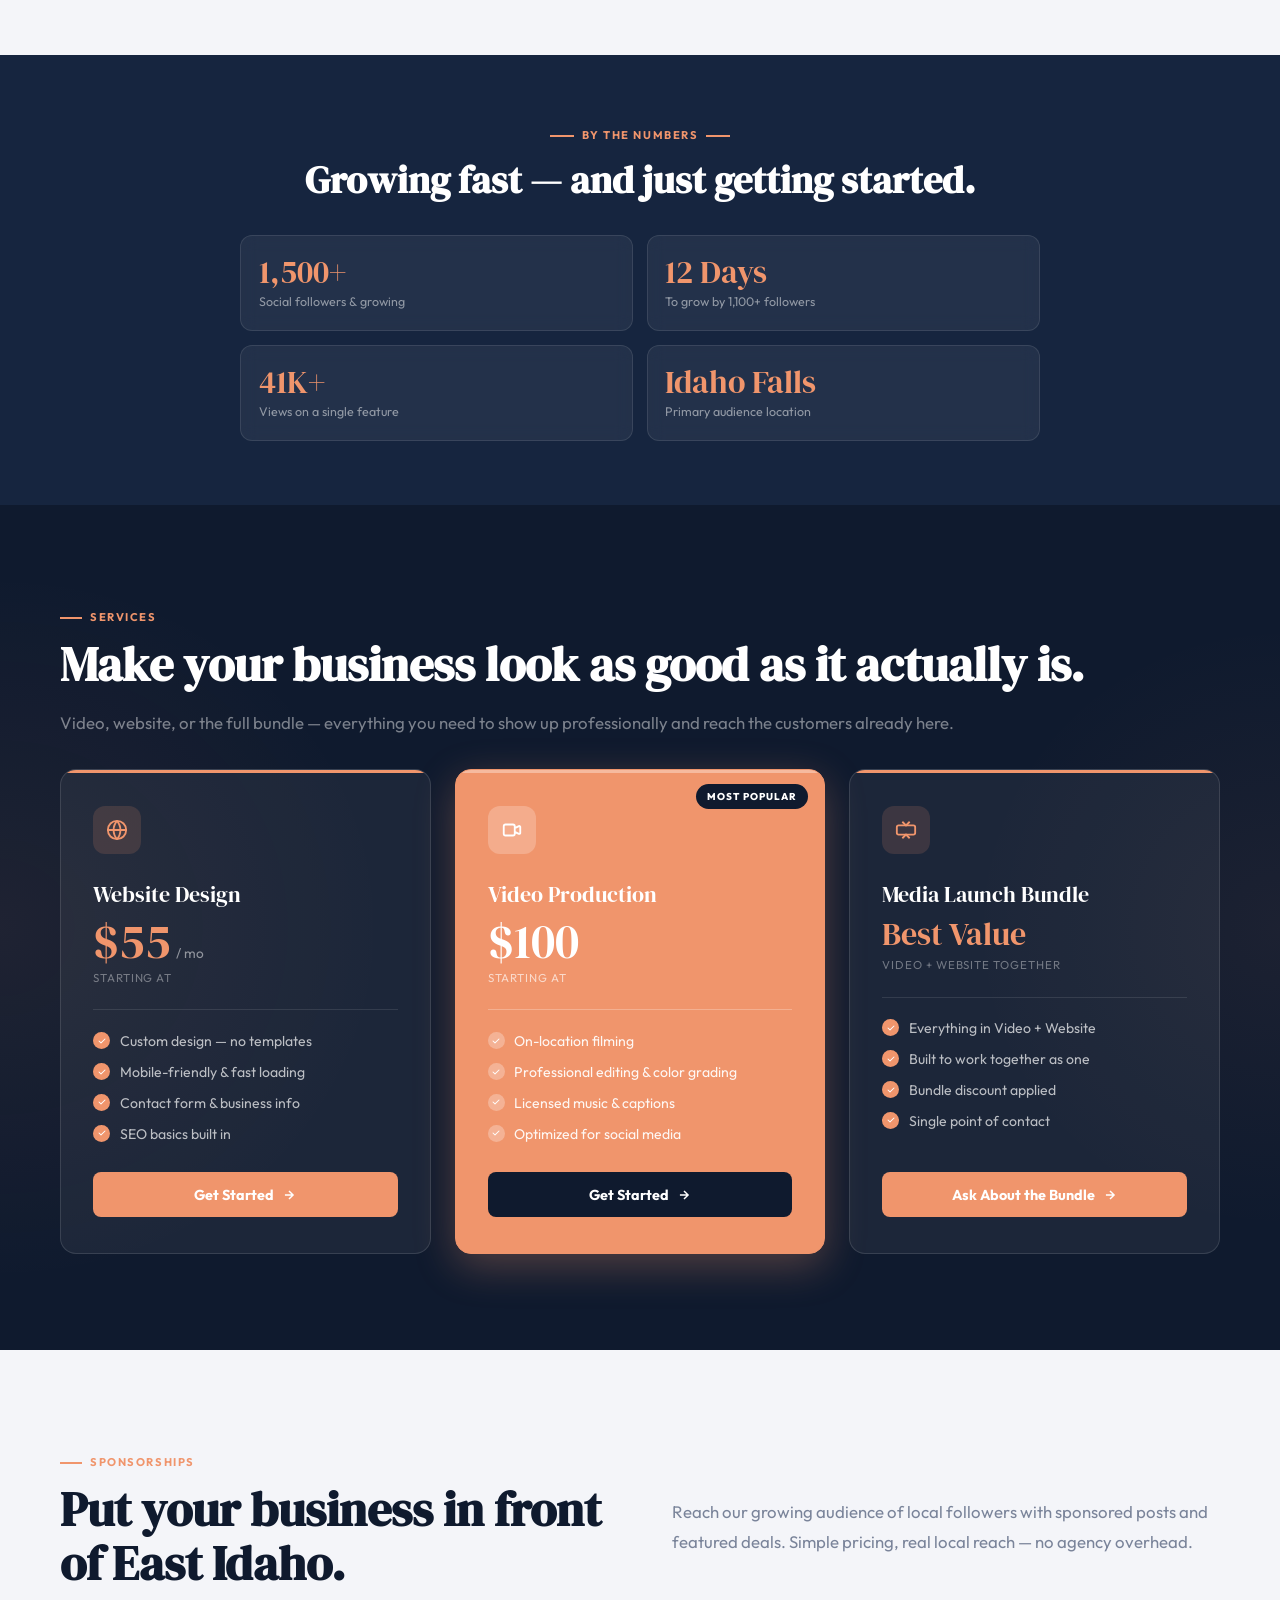
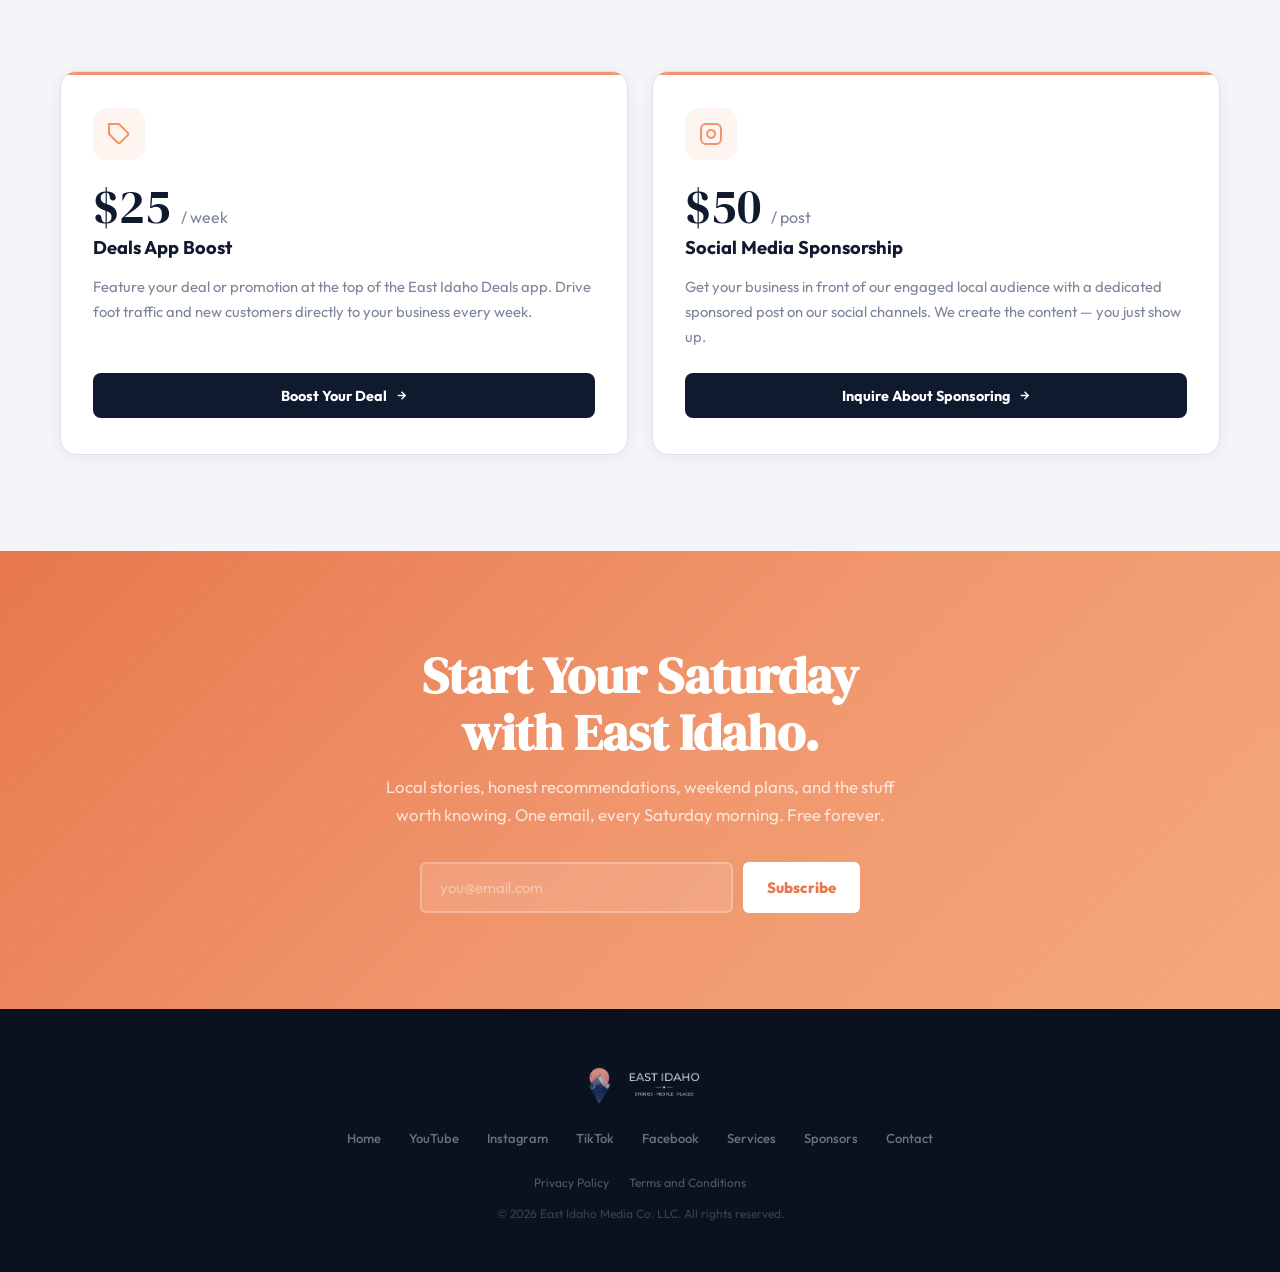
==== commit 66cd49fd: "Update index.html" ====
--- a/index.html
+++ b/index.html
@@ -99,7 +99,7 @@
 .ey{display:inline-flex;align-items:center;gap:.5rem;font-size:.7rem;font-weight:700;letter-spacing:.14em;text-transform:uppercase;color:var(--coral);margin-bottom:.7rem}
 .ey::before{content:'';display:block;width:22px;height:2px;background:var(--coral)}
 h2.st{font-family:'DM Serif Display',serif;font-size:clamp(2rem,4vw,3rem);line-height:1.12;margin-bottom:1rem}
-.sd{font-size:1.05rem;line-height:1.75;color:#7a849a;max-width:560px;margin-bottom:2rem}
+.sd{font-size:1.05rem;line-height:1.75;color:#7a849a;margin-bottom:2rem}
 .channels{display:grid;grid-template-columns:repeat(2,1fr);gap:.85rem}
 .ch-card{background:#fff;border:1.5px solid var(--border);border-radius:12px;padding:1.25rem;text-align:center;text-decoration:none;transition:border-color .2s,transform .2s}
 .ch-card:hover{border-color:var(--coral);transform:translateY(-3px)}
@@ -339,7 +339,7 @@
 <div class="sc hot"><div class="sc-bar"></div><div class="hot-badge">Most Popular</div><div class="sc-icon"><svg width="22" height="22" fill="none" stroke="currentColor" stroke-width="2" viewBox="0 0 24 24"><path d="M15 10l4.553-2.276A1 1 0 0121 8.723v6.554a1 1 0 01-1.447.894L15 14M3 8a2 2 0 012-2h8a2 2 0 012 2v8a2 2 0 01-2 2H5a2 2 0 01-2-2V8z"/></svg></div><div class="sc-name">Video Production</div><div class="sc-price"><span class="num">$100</span></div><div class="sc-sub">Starting at</div><div class="sc-div"></div><ul class="sc-feat"><li>On-location filming</li><li>Professional editing &amp; color grading</li><li>Licensed music &amp; captions</li><li>Optimized for social media</li></ul><button class="sc-btn" onclick="openSvcModal('Video Production')">Get Started <svg width="14" height="14" fill="none" stroke="currentColor" stroke-width="2.5" viewBox="0 0 24 24"><path d="M5 12h14M12 5l7 7-7 7"/></svg></button></div>
 <div class="sc"><div class="sc-bar"></div><div class="sc-icon"><svg width="22" height="22" fill="none" stroke="currentColor" stroke-width="2" viewBox="0 0 24 24"><path d="M20 7H4a2 2 0 00-2 2v6a2 2 0 002 2h16a2 2 0 002-2V9a2 2 0 00-2-2z"/><path d="M16 3l-4 4-4-4M8 21l4-4 4 4"/></svg></div><div class="sc-name">Media Launch Bundle</div><div class="sc-price"><span class="num" style="font-size:2rem;line-height:1.1">Best Value</span></div><div class="sc-sub">Video + Website together</div><div class="sc-div"></div><ul class="sc-feat"><li>Everything in Video + Website</li><li>Built to work together as one</li><li>Bundle discount applied</li><li>Single point of contact</li></ul><button class="sc-btn" onclick="openSvcModal('Media Launch Bundle')">Ask About the Bundle <svg width="14" height="14" fill="none" stroke="currentColor" stroke-width="2.5" viewBox="0 0 24 24"><path d="M5 12h14M12 5l7 7-7 7"/></svg></button></div>
 </div>
-<p style="text-align:center;margin-top:2rem;"><a href="/services.html" style="color:rgba(255,255,255,.4);font-size:.9rem;text-decoration:none;transition:color .2s;" onmouseover="this.style.color='var(--coral)'" onmouseout="this.style.color='rgba(255,255,255,.4)'">View full services, sponsorships &amp; audience stats &#8594;</a></p>
+
 </div>
 </section>
 
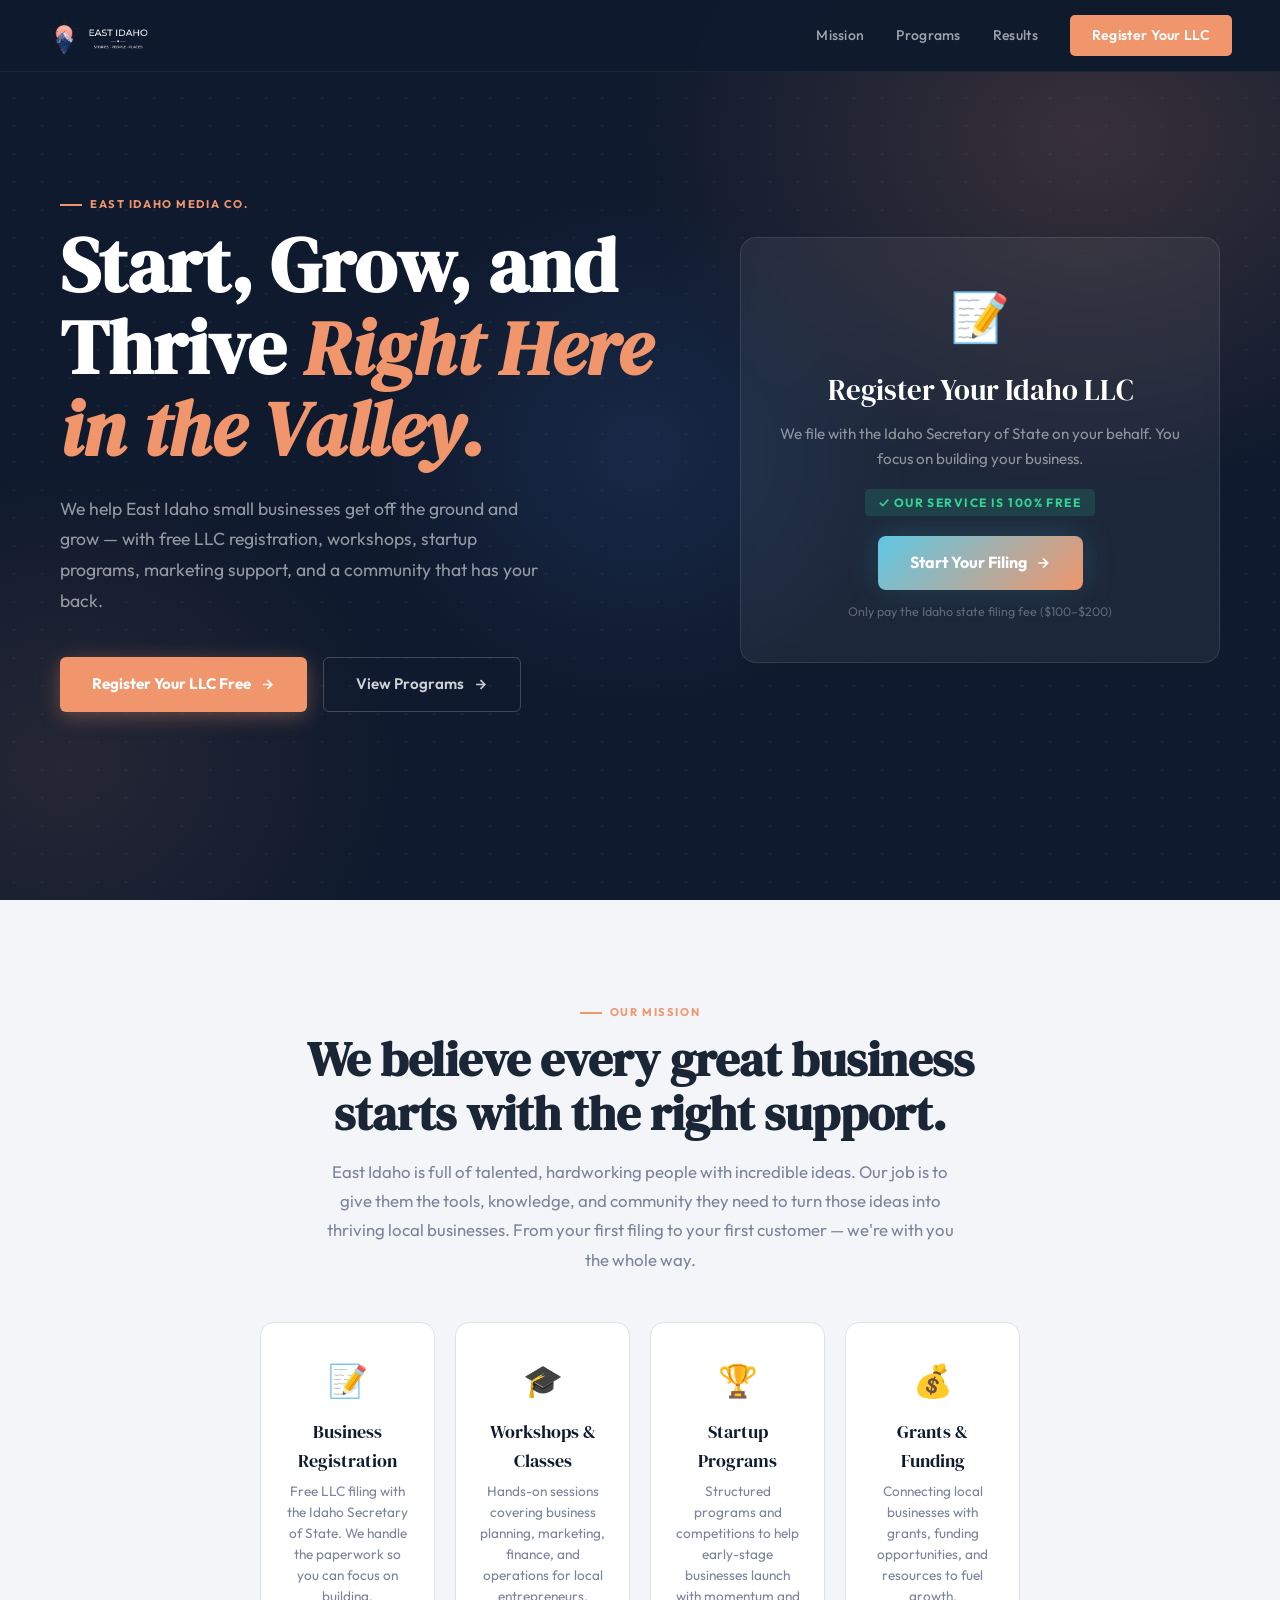
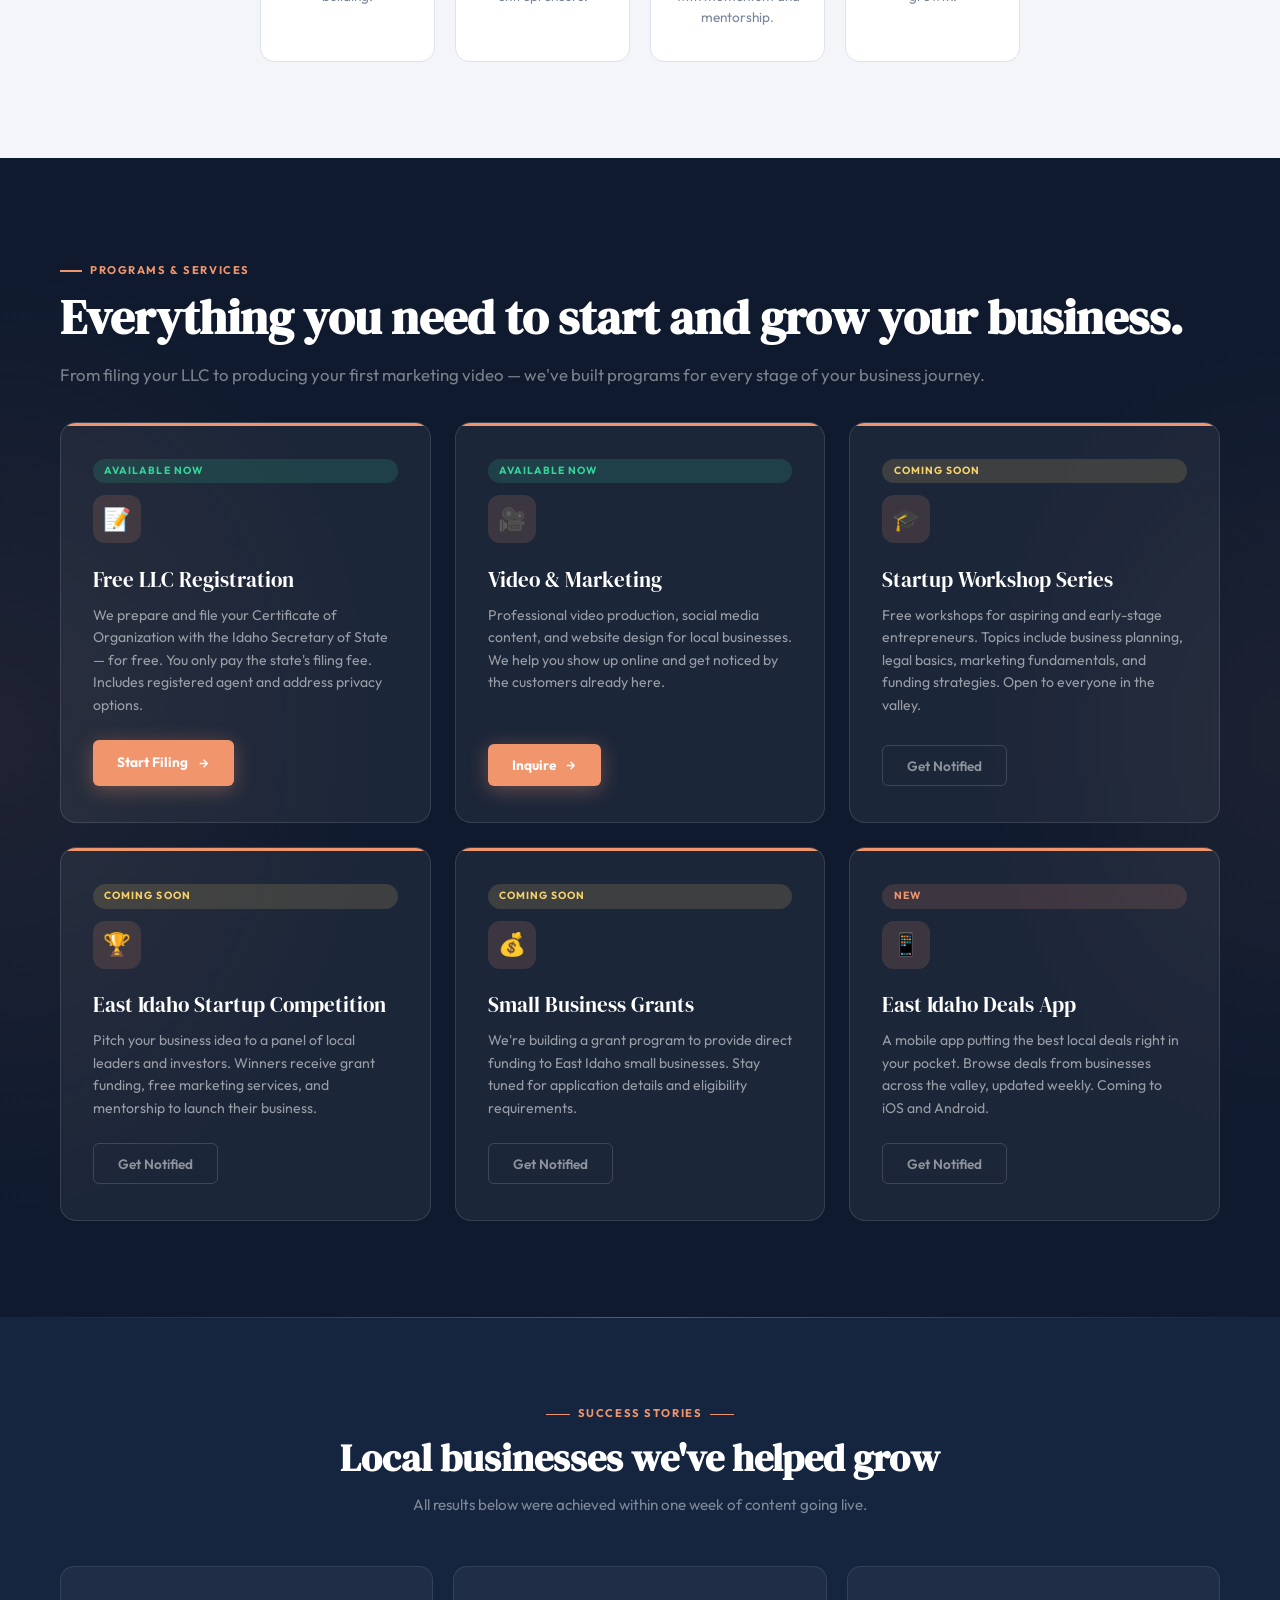
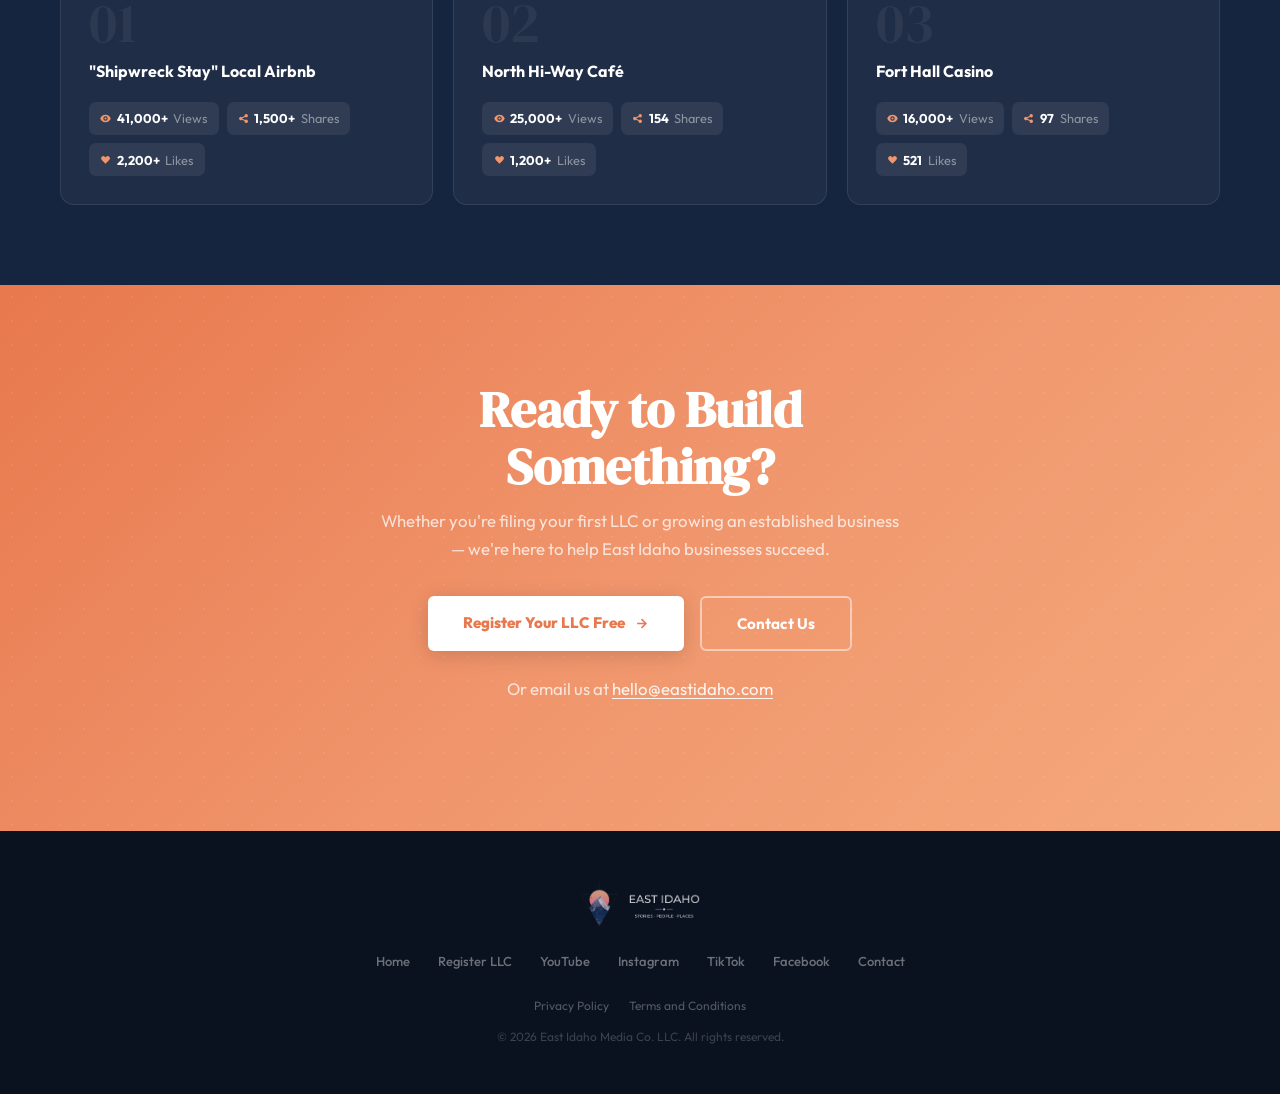
==== commit 27cdc145: "Update index.html" ====
--- a/index.html
+++ b/index.html
@@ -3,157 +3,39 @@
 <head>
 <meta charset="UTF-8">
 <meta name="viewport" content="width=device-width, initial-scale=1.0">
-<title>East Idaho — Stories · People · Places</title>
-<meta name="description" content="East Idaho Media Co. — local stories, video production, and the Saturday morning newsletter for people who love East Idaho. Idaho Falls, Rexburg, Rigby, and beyond.">
-<meta name="keywords" content="East Idaho, Idaho Falls, Rexburg, local newsletter, East Idaho news, video production, local media">
+<title>East Idaho — Empowering Local Businesses</title>
+<meta name="description" content="East Idaho helps local small businesses start, grow, and thrive. Free LLC registration, workshops, startup programs, grants, and marketing support for the valley.">
+<meta name="keywords" content="East Idaho, small business, LLC registration, Idaho Falls, Rexburg, startup, workshops, grants, local business support">
 <meta name="author" content="East Idaho Media Co. LLC">
-<meta name="robots" content="index, follow">
 <link rel="canonical" href="https://eastidaho.com/">
 <meta property="og:type" content="website">
 <meta property="og:url" content="https://eastidaho.com/">
-<meta property="og:title" content="East Idaho — Stories · People · Places">
-<meta property="og:description" content="Local stories, video production, and the Saturday morning newsletter for people who love East Idaho.">
+<meta property="og:title" content="East Idaho — Empowering Local Businesses">
+<meta property="og:description" content="Free LLC registration, workshops, startup programs, and marketing support for East Idaho businesses.">
 <meta property="og:image" content="https://eastidaho.com/og-image.png">
-<meta property="og:image:width" content="1200">
-<meta property="og:image:height" content="630">
 <meta property="og:site_name" content="East Idaho">
 <meta name="twitter:card" content="summary_large_image">
-<meta name="twitter:title" content="East Idaho — Stories · People · Places">
-<meta name="twitter:image" content="https://eastidaho.com/og-image.png">
 <link rel="icon" type="image/png" href="/logo-icon.png">
 <link rel="apple-touch-icon" href="/logo-icon.png">
 <meta name="theme-color" content="#0f1a2e">
 <link rel="preconnect" href="https://fonts.googleapis.com">
 <link rel="preconnect" href="https://fonts.gstatic.com" crossorigin>
-<link href="https://fonts.googleapis.com/css2?family=DM+Serif+Display:ital@0;1&family=Outfit:wght@300;400;500;600;700;800&family=Playfair+Display:ital,wght@0,400;0,700;1,400&display=swap" rel="stylesheet">
-<link rel="stylesheet" href="/styles.css">
+<link href="https://fonts.googleapis.com/css2?family=DM+Serif+Display:ital@0;1&family=Outfit:wght@300;400;500;600;700;800&display=swap" rel="stylesheet">
 <style>
-:root { --navy2:#16253f; --navy3:#1e3358; --coral2:#e8784d; --off:#f4f5f9; --border:#dde1ec; }
-html { scroll-behavior: smooth; }
-body { font-family:'Outfit',sans-serif; overflow-x:hidden; }
-
-/* ANNOUNCEMENT */
-.ann{display:flex;align-items:center;justify-content:center;gap:12px;padding:10px 24px;background:linear-gradient(135deg,#e8735a 0%,#f0956c 100%);text-decoration:none;position:fixed;top:0;left:0;right:0;z-index:110;flex-wrap:wrap}
-.ann:hover{background:linear-gradient(135deg,#d4623e 0%,#e8845b 100%)}
-.ann-text{font-size:13.5px;color:#fff;letter-spacing:.3px}
-.ann-cta{font-size:12px;font-weight:700;color:#fff;background:rgba(255,255,255,.2);padding:3px 14px;border-radius:4px;white-space:nowrap}
-.ann:hover .ann-cta{background:rgba(255,255,255,.3)}
-
-/* HERO */
-.hero{background:var(--navy);min-height:100vh;display:flex;align-items:center;padding:80px clamp(1rem,4vw,3rem);position:relative;overflow:hidden}
-.hero::before{content:'';position:absolute;inset:0;pointer-events:none;background:radial-gradient(ellipse 55% 60% at 85% 15%,rgba(240,149,108,.18) 0%,transparent 65%),radial-gradient(ellipse 40% 50% at 5% 85%,rgba(240,149,108,.10) 0%,transparent 65%),radial-gradient(ellipse 30% 40% at 50% 50%,rgba(30,51,88,.6) 0%,transparent 70%)}
-.hero::after{content:'';position:absolute;inset:0;pointer-events:none;background-image:radial-gradient(rgba(255,255,255,.04) 1px,transparent 1px);background-size:28px 28px}
-.hero-inner{max-width:1160px;margin:0 auto;width:100%;display:grid;grid-template-columns:1fr 520px;gap:3rem;align-items:center;position:relative;z-index:1}
-.hero-ey{display:inline-flex;align-items:center;gap:.6rem;font-size:.72rem;font-weight:700;letter-spacing:.14em;text-transform:uppercase;color:var(--coral);margin-bottom:1.5rem}
-.hero-ey::before{content:'';display:block;width:32px;height:2px;background:var(--coral)}
-.hero h1{font-family:'DM Serif Display',serif;font-size:clamp(3rem,6.5vw,5.5rem);color:#fff;line-height:1.04;margin-bottom:1.5rem}
-.hero h1 em{color:var(--coral);font-style:italic}
-.hero-sub{color:rgba(255,255,255,.58);font-size:1.1rem;line-height:1.75;max-width:480px;margin-bottom:2.5rem}
-.hero-btns{display:flex;gap:1rem;flex-wrap:wrap}
-.btn-p{display:inline-flex;align-items:center;gap:.55rem;background:var(--coral);color:#fff;text-decoration:none;font-weight:700;font-size:.95rem;padding:.9rem 2rem;border-radius:6px;transition:background .2s,transform .15s;box-shadow:0 4px 20px rgba(240,149,108,.35);border:none;cursor:pointer;font-family:'Outfit',sans-serif}
-.btn-p:hover{background:var(--coral2);transform:translateY(-2px)}
-.btn-g{display:inline-flex;align-items:center;gap:.55rem;border:1.5px solid rgba(255,255,255,.2);color:rgba(255,255,255,.8);text-decoration:none;font-weight:600;font-size:.95rem;padding:.9rem 2rem;border-radius:6px;background:none;cursor:pointer;font-family:'Outfit',sans-serif;transition:border-color .2s,color .2s}
-.btn-g:hover{border-color:var(--coral);color:var(--coral)}
-.hero-stats{display:grid;grid-template-columns:1fr 1fr;gap:.85rem}
-.stat-card{background:rgba(255,255,255,.06);border:1px solid rgba(255,255,255,.1);border-radius:12px;padding:1.25rem 1.1rem;backdrop-filter:blur(8px);transition:background .2s,border-color .2s}
-.stat-card:hover{background:rgba(255,255,255,.09);border-color:rgba(240,149,108,.3)}
-.stat-card-val{font-family:'DM Serif Display',serif;font-size:2rem;color:var(--coral);line-height:1;margin-bottom:.3rem}
-.stat-card-lbl{font-size:.78rem;color:rgba(255,255,255,.5);line-height:1.4}
-
-/* SPONSORS */
-.sponsors-blend{background:var(--navy);padding:40px 48px 60px;position:relative;overflow:hidden}
-.sponsors-blend::before{content:'';position:absolute;inset:0;background:radial-gradient(ellipse at 15% 80%,rgba(240,149,108,.06) 0%,transparent 55%),radial-gradient(ellipse at 85% 20%,rgba(26,41,64,.6) 0%,transparent 50%)}
-.sponsors-blend-inner{max-width:1160px;margin:0 auto;position:relative;z-index:1}
-.sponsors-label{font-size:10px;text-transform:uppercase;letter-spacing:3px;color:rgba(255,255,255,.2);text-align:center;margin-bottom:20px}
-.sponsors-grid{display:grid;grid-template-columns:repeat(3,1fr);gap:16px}
-.sp-card{background:rgba(255,255,255,.04);border:1px solid rgba(255,255,255,.08);border-radius:10px;padding:24px 20px;text-align:center;cursor:pointer;transition:all .25s ease;text-decoration:none}
-.sp-card:hover{background:rgba(255,255,255,.07);border-color:rgba(240,149,108,.3);transform:translateY(-2px)}
-.sp-badge{display:inline-block;font-size:9px;text-transform:uppercase;letter-spacing:1.5px;color:var(--coral);font-weight:700;background:rgba(240,149,108,.1);padding:3px 12px;border-radius:4px;margin-bottom:12px}
-.sp-name{font-family:'DM Serif Display',serif;font-size:18px;color:#fff;margin-bottom:4px;line-height:1.3}
-.sp-type{font-size:12px;color:rgba(255,255,255,.35);letter-spacing:.3px}
-
-/* CASE STUDIES */
-.cases{background:var(--navy2);padding:5rem clamp(1rem,4vw,3rem);position:relative;overflow:hidden}
-.cases::before{content:'';position:absolute;top:0;left:0;right:0;height:1px;background:linear-gradient(90deg,transparent,rgba(240,149,108,.4),transparent)}
-.cases-inner{max-width:1160px;margin:0 auto}
-.cases-header{text-align:center;margin-bottom:3rem}
-.cases-ey{display:inline-flex;align-items:center;gap:.5rem;font-size:.7rem;font-weight:700;letter-spacing:.14em;text-transform:uppercase;color:var(--coral);margin-bottom:.75rem}
-.cases-ey::before,.cases-ey::after{content:'';display:block;width:24px;height:1.5px;background:var(--coral)}
-.cases-title{font-family:'DM Serif Display',serif;font-size:clamp(1.6rem,3vw,2.4rem);color:#fff;line-height:1.2}
-.cases-grid{display:grid;grid-template-columns:repeat(3,1fr);gap:1.25rem}
-.cc{background:rgba(255,255,255,.04);border:1px solid rgba(255,255,255,.09);border-radius:14px;padding:1.75rem;position:relative;overflow:hidden;transition:border-color .25s,transform .25s,background .25s}
-.cc:hover{border-color:rgba(240,149,108,.4);background:rgba(255,255,255,.06);transform:translateY(-4px)}
-.cc::before{content:'';position:absolute;top:0;left:0;right:0;height:2px;background:var(--coral);transform:scaleX(0);transform-origin:left;transition:transform .35s ease}
-.cc:hover::before{transform:scaleX(1)}
-.cc-num{font-family:'DM Serif Display',serif;font-size:3.5rem;color:rgba(255,255,255,.06);line-height:1;margin-bottom:.5rem}
-.cc-name{font-weight:700;font-size:1rem;color:#fff;margin-bottom:1.1rem}
-.cc-metrics{display:flex;flex-wrap:wrap;gap:.5rem}
-.cc-m{background:rgba(255,255,255,.07);border-radius:7px;padding:.4rem .7rem;display:flex;align-items:center;gap:.35rem;font-size:.8rem}
-.cc-m strong{color:#fff;font-weight:700}
-.cc-m span{color:rgba(255,255,255,.45)}
-.cc-m svg{color:var(--coral);flex-shrink:0}
-
-/* ABOUT / CHANNELS */
-.about{background:var(--off);padding:6rem clamp(1rem,4vw,3rem)}
-.about-inner{max-width:1160px;margin:0 auto;display:grid;grid-template-columns:1fr 1fr;gap:4rem;align-items:center}
-.ey{display:inline-flex;align-items:center;gap:.5rem;font-size:.7rem;font-weight:700;letter-spacing:.14em;text-transform:uppercase;color:var(--coral);margin-bottom:.7rem}
-.ey::before{content:'';display:block;width:22px;height:2px;background:var(--coral)}
-h2.st{font-family:'DM Serif Display',serif;font-size:clamp(2rem,4vw,3rem);line-height:1.12;margin-bottom:1rem}
-.sd{font-size:1.05rem;line-height:1.75;color:#7a849a;margin-bottom:2rem}
-.channels{display:grid;grid-template-columns:repeat(2,1fr);gap:.85rem}
-.ch-card{background:#fff;border:1.5px solid var(--border);border-radius:12px;padding:1.25rem;text-align:center;text-decoration:none;transition:border-color .2s,transform .2s}
-.ch-card:hover{border-color:var(--coral);transform:translateY(-3px)}
-.ch-icon{font-size:1.8rem;margin-bottom:.4rem}
-.ch-name{font-weight:700;font-size:.9rem;color:var(--navy);margin-bottom:.2rem}
-.ch-handle{font-size:.78rem;color:#7a849a}
-
-/* SERVICES */
-.svc{background:var(--navy);padding:6rem clamp(1rem,4vw,3rem);position:relative;overflow:hidden}
-.svc::before{content:'';position:absolute;inset:0;pointer-events:none;background:radial-gradient(ellipse 50% 70% at 0% 50%,rgba(240,149,108,.07) 0%,transparent 60%),radial-gradient(ellipse 40% 60% at 100% 50%,rgba(240,149,108,.06) 0%,transparent 60%)}
-.svc-inner{max-width:1160px;margin:0 auto;position:relative;z-index:1}
-.svc-grid{display:grid;grid-template-columns:repeat(3,1fr);gap:1.5rem;margin-top:2rem}
-.sc{border-radius:16px;padding:2.25rem 2rem;display:flex;flex-direction:column;position:relative;overflow:hidden;background:rgba(255,255,255,.055);border:1px solid rgba(255,255,255,.12);transition:transform .25s,box-shadow .25s,border-color .25s}
-.sc:hover{transform:translateY(-6px);box-shadow:0 20px 50px rgba(0,0,0,.35);border-color:rgba(240,149,108,.45)}
-.sc.hot{background:var(--coral);border-color:var(--coral);box-shadow:0 12px 40px rgba(240,149,108,.3)}
-.sc.hot:hover{box-shadow:0 20px 56px rgba(240,149,108,.45)}
-.sc-bar{position:absolute;top:0;left:0;right:0;height:3px;background:var(--coral)}
-.sc.hot .sc-bar{background:rgba(255,255,255,.35)}
-.hot-badge{position:absolute;top:14px;right:16px;background:var(--navy);color:#fff;font-size:.62rem;font-weight:800;letter-spacing:.1em;text-transform:uppercase;padding:.28rem .7rem;border-radius:100px}
-.sc-icon{width:48px;height:48px;border-radius:12px;display:flex;align-items:center;justify-content:center;margin-bottom:1.4rem;background:rgba(240,149,108,.15)}
-.sc.hot .sc-icon{background:rgba(255,255,255,.22)}
-.sc-icon svg{color:var(--coral)}.sc.hot .sc-icon svg{color:#fff}
-.sc-name{font-family:'DM Serif Display',serif;font-size:1.4rem;color:#fff;margin-bottom:.3rem}
-.sc-price{display:flex;align-items:baseline;gap:.3rem;margin-bottom:.2rem}
-.sc-price .num{font-family:'DM Serif Display',serif;font-size:3rem;color:var(--coral);line-height:1}
-.sc.hot .sc-price .num{color:#fff}
-.sc-price .per{font-size:.85rem;color:rgba(255,255,255,.5)}
-.sc.hot .sc-price .per{color:rgba(255,255,255,.7)}
-.sc-sub{font-size:.72rem;text-transform:uppercase;letter-spacing:.08em;color:rgba(255,255,255,.38);margin-bottom:1.4rem}
-.sc.hot .sc-sub{color:rgba(255,255,255,.65)}
-.sc-div{height:1px;background:rgba(255,255,255,.1);margin-bottom:1.3rem}
-.sc.hot .sc-div{background:rgba(255,255,255,.25)}
-.sc-feat{list-style:none;display:flex;flex-direction:column;gap:.65rem;flex:1;margin-bottom:1.75rem}
-.sc-feat li{display:flex;align-items:flex-start;gap:.6rem;font-size:.88rem;color:rgba(255,255,255,.7);line-height:1.45}
-.sc.hot .sc-feat li{color:rgba(255,255,255,.92)}
-.sc-feat li::before{content:'';flex-shrink:0;width:17px;height:17px;margin-top:1px;border-radius:50%;background:var(--coral) url("data:image/svg+xml,%3Csvg xmlns='http://www.w3.org/2000/svg' viewBox='0 0 20 20' fill='white'%3E%3Cpath fill-rule='evenodd' d='M16.707 5.293a1 1 0 010 1.414l-8 8a1 1 0 01-1.414 0l-4-4a1 1 0 011.414-1.414L8 12.586l7.293-7.293a1 1 0 011.414 0z' clip-rule='evenodd'/%3E%3C/svg%3E") center/10px no-repeat}
-.sc.hot .sc-feat li::before{background-color:rgba(255,255,255,.28)}
-.sc-btn{display:flex;align-items:center;justify-content:center;gap:.5rem;background:var(--coral);color:#fff;font-weight:700;font-size:.9rem;padding:.85rem 1.5rem;border-radius:8px;transition:background .2s,transform .15s;border:none;cursor:pointer;font-family:'Outfit',sans-serif;text-decoration:none}
-.sc-btn:hover{background:var(--coral2);transform:translateY(-1px)}
-.sc.hot .sc-btn{background:var(--navy)}.sc.hot .sc-btn:hover{background:var(--navy2)}
-
-/* NEWSLETTER CTA */
-.nl-cta{background:linear-gradient(135deg,var(--coral2) 0%,var(--coral) 50%,#f4a97c 100%);padding:6rem clamp(1rem,4vw,3rem);text-align:center;position:relative;overflow:hidden}
-.nl-cta::before{content:'';position:absolute;inset:0;pointer-events:none;background-image:radial-gradient(rgba(255,255,255,.08) 1px,transparent 1px);background-size:24px 24px}
-.nl-cta-inner{position:relative;z-index:1;max-width:520px;margin:0 auto}
-.nl-cta h2{font-family:'DM Serif Display',serif;font-size:clamp(2rem,4.5vw,3.2rem);color:#fff;line-height:1.1;margin-bottom:.8rem}
-.nl-cta p{color:rgba(255,255,255,.75);font-size:1.05rem;line-height:1.7;margin-bottom:2rem}
-.nl-form{display:flex;gap:10px;max-width:440px;margin:0 auto}
-.nl-form input{flex:1;padding:14px 18px;border:2px solid rgba(255,255,255,.25);border-radius:6px;background:rgba(255,255,255,.12);color:#fff;font-family:'Outfit',sans-serif;font-size:15px;outline:none;transition:border-color .2s}
-.nl-form input::placeholder{color:rgba(255,255,255,.4)}
-.nl-form input:focus{border-color:#fff}
-.nl-form button{padding:14px 24px;background:#fff;color:var(--coral2);border:none;border-radius:6px;font-family:'Outfit',sans-serif;font-size:15px;font-weight:800;cursor:pointer;white-space:nowrap;transition:transform .15s,box-shadow .2s}
-.nl-form button:hover{transform:translateY(-1px);box-shadow:0 4px 16px rgba(0,0,0,.15)}
-.nl-msg{display:none;margin-top:12px;font-size:14px;font-weight:600}
+:root{--navy:#0f1a2e;--navy2:#16253f;--navy3:#1e3358;--coral:#f0956c;--coral2:#e8784d;--cream:#faf9f7;--warm-white:#f3f1ed;--stone:#ddd8d0;--off:#f4f5f9;--border:#dde1ec;--text:#1a2535;--muted:#7a849a;--green:#34d399}
+*,*::before,*::after{box-sizing:border-box;margin:0;padding:0}
+html{scroll-behavior:smooth}
+body{font-family:'Outfit',sans-serif;color:var(--text);overflow-x:hidden;background:#fff;line-height:1.6}
+
+/* NAV */
+nav{position:fixed;top:0;left:0;right:0;z-index:100;padding:0 48px;height:72px;display:flex;align-items:center;justify-content:space-between;background:rgba(15,26,46,.97);backdrop-filter:blur(12px);border-bottom:1px solid rgba(255,255,255,.05)}
+.nav-logo{height:40px;display:flex;align-items:center;text-decoration:none}
+.nav-logo img{height:40px;width:auto}
+.nav-links{display:flex;gap:32px;align-items:center}
+.nav-links a{color:rgba(255,255,255,.6);text-decoration:none;font-size:14px;font-weight:500;letter-spacing:.3px;transition:color .2s}
+.nav-links a:hover{color:#fff}
+.nav-cta{background:var(--coral)!important;color:#fff!important;padding:9px 22px;border-radius:5px;font-weight:600!important;transition:background .2s!important}
+.nav-cta:hover{background:var(--coral2)!important}
 
 /* HAMBURGER */
 .nav-hamburger{display:none;background:none;border:none;cursor:pointer;padding:8px;z-index:120;position:relative}
@@ -166,295 +48,314 @@
 .nav-mobile-drawer a{color:rgba(255,255,255,.7);text-decoration:none;font-size:20px;font-weight:600;transition:color .2s}
 .nav-mobile-drawer a:hover{color:#fff}
 
-/* MODAL BG */
-.m-bg{display:none;position:fixed;inset:0;background:rgba(10,18,32,.85);backdrop-filter:blur(6px);z-index:1000;align-items:center;justify-content:center;padding:24px;overflow-y:auto}
-.m-bg.active{display:flex}
-
-@media(max-width:960px){.hero-inner{grid-template-columns:1fr}.hero-stats{display:flex;flex-wrap:wrap;gap:.75rem}.about-inner{grid-template-columns:1fr}}
-@media(max-width:900px){.nav-hamburger{display:block}.nav-links{display:none}nav{z-index:106!important}.sponsors-blend{padding:0 24px 40px}.sponsors-grid{grid-template-columns:1fr}}
-@media(max-width:860px){.cases-grid{grid-template-columns:1fr}.svc-grid{grid-template-columns:1fr;max-width:460px}}
-@media(max-width:600px){.ann{padding:10px 16px;gap:6px;text-align:center}.ann-text{font-size:11.5px}.nl-form{flex-direction:column}}
+/* SHARED */
+.wrap{max-width:1160px;margin:0 auto}
+.ey{display:inline-flex;align-items:center;gap:.5rem;font-size:.7rem;font-weight:700;letter-spacing:.14em;text-transform:uppercase;color:var(--coral);margin-bottom:.7rem}
+.ey::before{content:'';display:block;width:22px;height:2px;background:var(--coral)}
+h2.st{font-family:'DM Serif Display',serif;font-size:clamp(2rem,4vw,3rem);line-height:1.12;margin-bottom:1rem}
+.sd{font-size:1.05rem;line-height:1.75;color:var(--muted);margin-bottom:2rem}
+.btn-p{display:inline-flex;align-items:center;gap:.55rem;background:var(--coral);color:#fff;text-decoration:none;font-weight:700;font-size:.95rem;padding:.9rem 2rem;border-radius:6px;transition:background .2s,transform .15s;box-shadow:0 4px 20px rgba(240,149,108,.35);border:none;cursor:pointer;font-family:'Outfit',sans-serif}
+.btn-p:hover{background:var(--coral2);transform:translateY(-2px)}
+.btn-g{display:inline-flex;align-items:center;gap:.55rem;border:1.5px solid rgba(255,255,255,.2);color:rgba(255,255,255,.8);text-decoration:none;font-weight:600;font-size:.95rem;padding:.9rem 2rem;border-radius:6px;background:none;cursor:pointer;font-family:'Outfit',sans-serif;transition:border-color .2s,color .2s}
+.btn-g:hover{border-color:var(--coral);color:var(--coral)}
+.arrow{transition:transform .2s}.btn-p:hover .arrow,.btn-g:hover .arrow{transform:translateX(4px)}
+
+/* HERO */
+.hero{background:var(--navy);min-height:100vh;display:flex;align-items:center;padding:80px clamp(1rem,4vw,3rem);position:relative;overflow:hidden}
+.hero::before{content:'';position:absolute;inset:0;pointer-events:none;background:radial-gradient(ellipse 55% 60% at 85% 15%,rgba(240,149,108,.18) 0%,transparent 65%),radial-gradient(ellipse 40% 50% at 5% 85%,rgba(240,149,108,.10) 0%,transparent 65%),radial-gradient(ellipse 30% 40% at 50% 50%,rgba(30,51,88,.6) 0%,transparent 70%)}
+.hero::after{content:'';position:absolute;inset:0;pointer-events:none;background-image:radial-gradient(rgba(255,255,255,.04) 1px,transparent 1px);background-size:28px 28px}
+.hero-inner{max-width:1160px;margin:0 auto;width:100%;display:grid;grid-template-columns:1fr 480px;gap:3rem;align-items:center;position:relative;z-index:1}
+.hero h1{font-family:'DM Serif Display',serif;font-size:clamp(2.8rem,6vw,5rem);color:#fff;line-height:1.06;margin-bottom:1.5rem}
+.hero h1 em{color:var(--coral);font-style:italic}
+.hero-sub{color:rgba(255,255,255,.55);font-size:1.1rem;line-height:1.75;max-width:480px;margin-bottom:2.5rem}
+.hero-btns{display:flex;gap:1rem;flex-wrap:wrap}
+
+/* LLC CARD */
+.llc-card{background:rgba(255,255,255,.06);border:1px solid rgba(255,255,255,.1);border-radius:16px;padding:2.5rem 2rem;backdrop-filter:blur(8px);text-align:center}
+.llc-icon{font-size:3rem;margin-bottom:12px}
+.llc-title{font-family:'DM Serif Display',serif;font-size:1.8rem;color:#fff;margin-bottom:8px}
+.llc-desc{font-size:.95rem;color:rgba(255,255,255,.5);line-height:1.65;margin-bottom:6px}
+.llc-free{display:inline-block;background:rgba(52,211,153,.15);color:var(--green);font-size:.75rem;font-weight:700;letter-spacing:.12em;text-transform:uppercase;padding:4px 14px;border-radius:4px;margin:12px 0 20px}
+.llc-btn{display:inline-flex;align-items:center;gap:.5rem;background:linear-gradient(135deg,#5ec8e6,var(--coral));color:#fff;font-weight:700;font-size:1rem;padding:14px 32px;border-radius:8px;text-decoration:none;transition:transform .2s,box-shadow .2s;box-shadow:0 0 30px rgba(94,200,230,.25),0 4px 16px rgba(0,0,0,.3)}
+.llc-btn:hover{transform:translateY(-2px) scale(1.02);box-shadow:0 0 50px rgba(94,200,230,.35),0 8px 24px rgba(0,0,0,.3)}
+.llc-note{font-size:.78rem;color:rgba(255,255,255,.3);margin-top:12px}
+
+/* MISSION */
+.mission{background:var(--off);padding:6rem clamp(1rem,4vw,3rem)}
+.mission-inner{max-width:1160px;margin:0 auto;text-align:center;max-width:760px}
+.mission-grid{display:grid;grid-template-columns:repeat(4,1fr);gap:1.25rem;margin-top:3rem;text-align:center}
+.m-card{background:#fff;border:1.5px solid var(--border);border-radius:14px;padding:2rem 1.5rem;transition:border-color .25s,transform .25s}
+.m-card:hover{border-color:var(--coral);transform:translateY(-4px)}
+.m-card-icon{font-size:2rem;margin-bottom:.75rem}
+.m-card-title{font-family:'DM Serif Display',serif;font-size:1.1rem;color:var(--navy);margin-bottom:.4rem}
+.m-card-desc{font-size:.85rem;color:var(--muted);line-height:1.55}
+
+/* PROGRAMS */
+.programs{background:var(--navy);padding:6rem clamp(1rem,4vw,3rem);position:relative;overflow:hidden}
+.programs::before{content:'';position:absolute;inset:0;pointer-events:none;background:radial-gradient(ellipse 50% 70% at 0% 50%,rgba(240,149,108,.07) 0%,transparent 60%),radial-gradient(ellipse 40% 60% at 100% 50%,rgba(240,149,108,.06) 0%,transparent 60%)}
+.prog-inner{max-width:1160px;margin:0 auto;position:relative;z-index:1}
+.prog-grid{display:grid;grid-template-columns:repeat(3,1fr);gap:1.5rem;margin-top:2rem}
+.p-card{border-radius:16px;padding:2.25rem 2rem;display:flex;flex-direction:column;background:rgba(255,255,255,.055);border:1px solid rgba(255,255,255,.12);transition:transform .25s,box-shadow .25s,border-color .25s;position:relative;overflow:hidden}
+.p-card:hover{transform:translateY(-6px);box-shadow:0 20px 50px rgba(0,0,0,.35);border-color:rgba(240,149,108,.45)}
+.p-bar{position:absolute;top:0;left:0;right:0;height:3px;background:var(--coral)}
+.p-icon{width:48px;height:48px;border-radius:12px;display:flex;align-items:center;justify-content:center;margin-bottom:1.2rem;background:rgba(240,149,108,.15);font-size:1.4rem}
+.p-name{font-family:'DM Serif Display',serif;font-size:1.3rem;color:#fff;margin-bottom:.5rem}
+.p-desc{font-size:.88rem;color:rgba(255,255,255,.55);line-height:1.6;flex:1;margin-bottom:1.5rem}
+.p-tag{display:inline-block;font-size:.65rem;font-weight:700;letter-spacing:.1em;text-transform:uppercase;padding:.25rem .7rem;border-radius:100px;margin-bottom:12px}
+.p-tag.soon{background:rgba(247,210,107,.15);color:#f7d26b}
+.p-tag.active{background:rgba(52,211,153,.15);color:var(--green)}
+.p-tag.new{background:rgba(240,149,108,.15);color:var(--coral)}
+
+/* RESULTS */
+.results{background:var(--navy2);padding:5rem clamp(1rem,4vw,3rem);position:relative;overflow:hidden}
+.results::before{content:'';position:absolute;top:0;left:0;right:0;height:1px;background:linear-gradient(90deg,transparent,rgba(240,149,108,.4),transparent)}
+.results-inner{max-width:1160px;margin:0 auto}
+.results-header{text-align:center;margin-bottom:3rem}
+.r-ey{display:inline-flex;align-items:center;gap:.5rem;font-size:.7rem;font-weight:700;letter-spacing:.14em;text-transform:uppercase;color:var(--coral);margin-bottom:.75rem}
+.r-ey::before,.r-ey::after{content:'';display:block;width:24px;height:1.5px;background:var(--coral)}
+.r-title{font-family:'DM Serif Display',serif;font-size:clamp(1.6rem,3vw,2.4rem);color:#fff;line-height:1.2}
+.r-grid{display:grid;grid-template-columns:repeat(3,1fr);gap:1.25rem}
+.r-card{background:rgba(255,255,255,.04);border:1px solid rgba(255,255,255,.09);border-radius:14px;padding:1.75rem;position:relative;overflow:hidden;transition:border-color .25s,transform .25s,background .25s}
+.r-card:hover{border-color:rgba(240,149,108,.4);background:rgba(255,255,255,.06);transform:translateY(-4px)}
+.r-card::before{content:'';position:absolute;top:0;left:0;right:0;height:2px;background:var(--coral);transform:scaleX(0);transform-origin:left;transition:transform .35s ease}
+.r-card:hover::before{transform:scaleX(1)}
+.r-num{font-family:'DM Serif Display',serif;font-size:3.5rem;color:rgba(255,255,255,.06);line-height:1;margin-bottom:.5rem}
+.r-name{font-weight:700;font-size:1rem;color:#fff;margin-bottom:1.1rem}
+.r-metrics{display:flex;flex-wrap:wrap;gap:.5rem}
+.r-m{background:rgba(255,255,255,.07);border-radius:7px;padding:.4rem .7rem;display:flex;align-items:center;gap:.35rem;font-size:.8rem}
+.r-m strong{color:#fff;font-weight:700}
+.r-m span{color:rgba(255,255,255,.45)}
+.r-m svg{color:var(--coral);flex-shrink:0}
+
+/* CTA */
+.cta{background:linear-gradient(135deg,var(--coral2) 0%,var(--coral) 50%,#f4a97c 100%);padding:6rem clamp(1rem,4vw,3rem);text-align:center;position:relative;overflow:hidden}
+.cta::before{content:'';position:absolute;inset:0;pointer-events:none;background-image:radial-gradient(rgba(255,255,255,.08) 1px,transparent 1px);background-size:24px 24px}
+.cta-inner{position:relative;z-index:1;max-width:520px;margin:0 auto}
+.cta h2{font-family:'DM Serif Display',serif;font-size:clamp(2rem,4.5vw,3.2rem);color:#fff;line-height:1.1;margin-bottom:.8rem}
+.cta p{color:rgba(255,255,255,.75);font-size:1.05rem;line-height:1.7;margin-bottom:2rem}
+.cta-btns{display:flex;gap:1rem;justify-content:center;flex-wrap:wrap}
+.btn-w{display:inline-flex;align-items:center;gap:.55rem;background:#fff;color:var(--coral2);text-decoration:none;font-weight:800;font-size:.95rem;padding:.95rem 2.2rem;border-radius:6px;transition:transform .15s,box-shadow .2s;box-shadow:0 4px 20px rgba(0,0,0,.15);border:none;cursor:pointer;font-family:'Outfit',sans-serif}
+.btn-w:hover{transform:translateY(-2px);box-shadow:0 8px 30px rgba(0,0,0,.2)}
+.btn-ow{display:inline-flex;align-items:center;gap:.55rem;border:2px solid rgba(255,255,255,.5);color:#fff;text-decoration:none;font-weight:700;font-size:.95rem;padding:.95rem 2.2rem;border-radius:6px;background:none;cursor:pointer;font-family:'Outfit',sans-serif;transition:border-color .2s,background .2s}
+.btn-ow:hover{border-color:#fff;background:rgba(255,255,255,.1)}
+.cta-email{margin-top:1.5rem;font-size:.85rem;color:rgba(255,255,255,.6)}
+.cta-email a{color:rgba(255,255,255,.9);text-decoration:underline;text-underline-offset:3px}
+
+/* FOOTER */
+footer{background:#0a1220;padding:48px;text-align:center}
+.footer-logo{margin-bottom:16px}.footer-logo img{height:48px;opacity:.8;display:inline-block}
+.footer-links{display:flex;justify-content:center;gap:28px;margin-bottom:24px;flex-wrap:wrap}
+.footer-links a{color:rgba(255,255,255,.4);text-decoration:none;font-size:13px;font-weight:500;transition:color .2s}
+.footer-links a:hover{color:rgba(255,255,255,.7)}
+.footer-legal{font-size:12px;color:rgba(255,255,255,.2);line-height:1.6}
+.footer-legal-links{margin-bottom:12px;display:flex;justify-content:center;gap:20px}
+.footer-legal-links a{color:rgba(255,255,255,.3);text-decoration:none;font-size:12px}
+
+/* MODAL */
+.modal-overlay{display:none;position:fixed;inset:0;z-index:1000;background:rgba(10,18,32,.85);backdrop-filter:blur(6px);align-items:center;justify-content:center;padding:24px;overflow-y:auto}
+.modal-overlay.active{display:flex}
+.modal{background:var(--cream);border-radius:12px;max-width:520px;width:100%;padding:40px 36px;position:relative;box-shadow:0 30px 80px rgba(0,0,0,.4);max-height:90vh;overflow-y:auto;animation:modalIn .3s ease-out}
+@keyframes modalIn{from{opacity:0;transform:translateY(20px) scale(.97)}to{opacity:1;transform:translateY(0) scale(1)}}
+.modal-close{position:absolute;top:16px;right:16px;width:36px;height:36px;border-radius:50%;border:none;background:var(--warm-white);color:var(--muted);font-size:18px;cursor:pointer;display:flex;align-items:center;justify-content:center}
+.modal-close:hover{background:var(--stone)}
+.modal-eyebrow{font-size:11px;text-transform:uppercase;letter-spacing:3px;color:var(--coral);font-weight:700;margin-bottom:8px}
+.modal-title{font-family:'DM Serif Display',serif;font-size:28px;color:var(--text);line-height:1.2;margin-bottom:16px}
+.modal-text{font-size:15px;color:var(--muted);line-height:1.7;margin-bottom:16px}
+.contact-field{margin-bottom:14px}
+.contact-field label{display:block;font-size:12px;font-weight:700;text-transform:uppercase;letter-spacing:1px;color:var(--muted);margin-bottom:6px}
+.contact-field input,.contact-field textarea,.contact-field select{width:100%;padding:12px 16px;border:1px solid var(--stone);border-radius:6px;background:var(--warm-white);color:var(--text);font-family:'Outfit',sans-serif;font-size:15px;outline:none;transition:border-color .2s}
+.contact-field input:focus,.contact-field textarea:focus,.contact-field select:focus{border-color:var(--coral)}
+.contact-field textarea{min-height:100px;resize:vertical}
+.contact-submit{padding:13px 28px;background:var(--coral);color:#fff;border:none;border-radius:6px;font-family:'Outfit',sans-serif;font-size:15px;font-weight:700;cursor:pointer;transition:background .2s;width:100%;margin-top:8px}
+.contact-submit:hover{background:var(--coral2)}
+
+/* RESPONSIVE */
+@media(max-width:960px){.hero-inner{grid-template-columns:1fr}.mission-grid{grid-template-columns:repeat(2,1fr)}}
+@media(max-width:900px){.nav-hamburger{display:block}.nav-links{display:none}nav{z-index:106!important;padding:0 24px}}
+@media(max-width:860px){.r-grid{grid-template-columns:1fr}.prog-grid{grid-template-columns:1fr;max-width:460px}}
+@media(max-width:640px){.mission-grid{grid-template-columns:1fr}}
 </style>
 </head>
 <body>
-
-<!-- ANNOUNCEMENT -->
-<a href="/events/hot-wing-challenge.html" class="ann" id="announcement-banner">
-<span class="ann-text">&#128293; <strong>East Idaho Hot Wing Challenge</strong> &#8212; April 11th at 6:00 PM in Rigby. Think you can handle it?</span>
-<span class="ann-cta">Learn More &#8594;</span>
-</a>
 
 <!-- NAV -->
 <nav>
 <a class="nav-logo" href="/"><img src="logo-white.png" alt="East Idaho"></a>
 <div class="nav-links">
-<a href="#about">About</a>
-<a href="#services">Services</a>
-<a href="#sponsorships">Sponsors</a>
-<a class="nav-cta" href="#" onclick="openModal('app-modal');return false;">Download App</a>
+<a href="#mission">Mission</a>
+<a href="#programs">Programs</a>
+<a href="#results">Results</a>
+<a class="nav-cta" href="/register.html">Register Your LLC</a>
 </div>
 <button class="nav-hamburger" id="hamburger-btn" onclick="toggleMobileNav()"><span></span><span></span><span></span></button>
 </nav>
 <div class="nav-mobile-drawer" id="mobile-nav">
-<a href="#about" onclick="closeMobileNav()">About</a>
-<a href="#services" onclick="closeMobileNav()">Services</a>
-<a href="#sponsorships" onclick="closeMobileNav()">Sponsors</a>
-<a class="nav-cta" href="#" onclick="closeMobileNav();openModal('app-modal');return false;">Download App</a>
+<a href="#mission" onclick="closeMobileNav()">Mission</a>
+<a href="#programs" onclick="closeMobileNav()">Programs</a>
+<a href="#results" onclick="closeMobileNav()">Results</a>
+<a href="/register.html">Register Your LLC</a>
+<a href="#" onclick="closeMobileNav();openModal('contact-modal');return false;">Contact Us</a>
 </div>
 
 <!-- HERO -->
 <section class="hero">
 <div class="hero-inner">
 <div>
-<div class="hero-ey">Stories &#183; People &#183; Places</div>
-<h1>Your Most<br>Connected Friend<br><em>in the Valley.</em></h1>
-<p class="hero-sub">East Idaho Media Co. tells the stories of the people, places, and businesses that make this valley what it is &#8212; and helps local businesses grow with professional video, web design, and real local reach.</p>
+<div class="ey" style="color:var(--coral);">East Idaho Media Co.</div>
+<h1>Start, Grow, and<br>Thrive <em>Right Here<br>in the Valley.</em></h1>
+<p class="hero-sub">We help East Idaho small businesses get off the ground and grow &#8212; with free LLC registration, workshops, startup programs, marketing support, and a community that has your back.</p>
 <div class="hero-btns">
-<a href="#services" class="btn-p">Our Services <svg width="15" height="15" fill="none" stroke="currentColor" stroke-width="2.5" viewBox="0 0 24 24"><path d="M5 12h14M12 5l7 7-7 7"/></svg></a>
-<a href="#" onclick="openModal('subscribe-modal');return false;" class="btn-g">Subscribe Free <svg width="15" height="15" fill="none" stroke="currentColor" stroke-width="2.5" viewBox="0 0 24 24"><path d="M5 12h14M12 5l7 7-7 7"/></svg></a>
-</div>
-</div>
-<div style="border-radius:12px;overflow:hidden;border:1px solid rgba(255,255,255,.1);aspect-ratio:16/9;">
-<iframe width="100%" height="100%" src="https://www.youtube.com/embed/YY4Qo_G8yqI" frameborder="0" allow="accelerometer; autoplay; clipboard-write; encrypted-media; gyroscope; picture-in-picture" allowfullscreen style="display:block;"></iframe>
+<a href="/register.html" class="btn-p">Register Your LLC Free <svg class="arrow" width="15" height="15" fill="none" stroke="currentColor" stroke-width="2.5" viewBox="0 0 24 24"><path d="M5 12h14M12 5l7 7-7 7"/></svg></a>
+<a href="#programs" class="btn-g">View Programs <svg class="arrow" width="15" height="15" fill="none" stroke="currentColor" stroke-width="2.5" viewBox="0 0 24 24"><path d="M5 12h14M12 5l7 7-7 7"/></svg></a>
+</div>
+</div>
+<div class="llc-card">
+<div class="llc-icon">&#128221;</div>
+<div class="llc-title">Register Your Idaho LLC</div>
+<div class="llc-desc">We file with the Idaho Secretary of State on your behalf. You focus on building your business.</div>
+<div class="llc-free">&#10003; Our service is 100% free</div>
+<a href="/register.html" class="llc-btn">Start Your Filing <svg class="arrow" width="16" height="16" fill="none" stroke="currentColor" stroke-width="2.5" viewBox="0 0 24 24"><path d="M5 12h14M12 5l7 7-7 7"/></svg></a>
+<div class="llc-note">Only pay the Idaho state filing fee ($100&#8211;$200)</div>
 </div>
 </div>
 </section>
 
-<!-- SPONSORS -->
-<div class="sponsors-blend">
-<div class="sponsors-blend-inner">
-<div class="sponsors-label">Proudly supported by</div>
-<div class="sponsors-grid">
-<div class="sp-card" onclick="openSponsorModal('Rexburg Community Theatre','Bringing live theater to the heart of Rexburg. From musicals to dramas to community productions, RCT has been a stage for local talent and a gathering place for audiences who love the arts.','Community Theater','Rexburg, ID','https://rctheatre.org')"><div class="sp-badge">Sponsor</div><div class="sp-name">Rexburg Community Theatre</div><div class="sp-type">Community Theater &#183; Rexburg</div></div>
-<div class="sp-card" onclick="openSponsorModal('Reeds Dairy','A local Idaho Falls dairy producing fresh milk, ice cream, and dairy products. Family-owned and a valley staple for generations.','Dairy &amp; Ice Cream','Idaho Falls, ID','https://reedsdairy.com')"><div class="sp-badge">Sponsor</div><div class="sp-name">Reeds Dairy</div><div class="sp-type">Dairy &amp; Ice Cream &#183; Idaho Falls</div></div>
-<div class="sp-card" onclick="openSponsorModal('Lil Mike\'s BBQ','The best BBQ in Rigby and Idaho Falls. Fresh meat daily, never frozen. Brisket, ribs, pulled pork, loaded potatoes, and more. Started as a food truck, now a local favorite.','BBQ Restaurant','Rigby &amp; Idaho Falls','https://www.lilmikesbbq.com')"><div class="sp-badge">Sponsor</div><div class="sp-name">Lil Mike's BBQ</div><div class="sp-type">BBQ &#183; Rigby &amp; Idaho Falls</div></div>
-</div>
-</div>
-</div>
-
-<!-- EVENTS -->
-<section style="background:var(--off);padding:5rem clamp(1rem,4vw,3rem);" id="events">
-<div style="max-width:1160px;margin:0 auto;">
-<div style="text-align:center;margin-bottom:3rem;">
-<div class="ey" style="justify-content:center;">Upcoming Events</div>
-<h2 class="st">What's happening in the valley.</h2>
-</div>
-<div style="display:grid;grid-template-columns:repeat(auto-fit,minmax(320px,1fr));gap:1.25rem;">
-<a href="/events/hot-wing-challenge.html" style="background:#fff;border:1.5px solid var(--border);border-radius:14px;padding:2rem;text-decoration:none;position:relative;overflow:hidden;transition:border-color .25s,transform .25s,box-shadow .25s;display:block;">
-<div style="position:absolute;top:0;left:0;right:0;height:3px;background:linear-gradient(90deg,#FF1F00,#FF6B00);"></div>
-<div style="font-size:2rem;margin-bottom:.5rem;">&#128293;</div>
-<div style="font-size:.65rem;font-weight:700;letter-spacing:.15em;text-transform:uppercase;color:#FF6B00;margin-bottom:.4rem;">April 11, 2026 &#183; 6:00 PM</div>
-<div style="font-family:'DM Serif Display',serif;font-size:1.3rem;color:var(--navy);margin-bottom:.5rem;">East Idaho Hot Wing Challenge</div>
-<div style="font-size:.9rem;color:#7a849a;line-height:1.6;">10 wings. 10 sauces. The Hot Ones Season 29 lineup. Think you can handle it? Rigby, Idaho.</div>
-<div style="margin-top:1rem;font-size:.85rem;font-weight:700;color:var(--coral);">View Details &#8594;</div>
-</a>
-<a href="https://rctheatre.org" target="_blank" style="background:#fff;border:1.5px solid var(--border);border-radius:14px;padding:2rem;text-decoration:none;position:relative;overflow:hidden;transition:border-color .25s,transform .25s;display:block;">
-<div style="position:absolute;top:0;left:0;right:0;height:3px;background:var(--coral);"></div>
-<div style="font-size:2rem;margin-bottom:.5rem;">&#127917;</div>
-<div style="font-size:.65rem;font-weight:700;letter-spacing:.15em;text-transform:uppercase;color:var(--coral);margin-bottom:.4rem;">June 25&#8211;29, 2026</div>
-<div style="font-family:'DM Serif Display',serif;font-size:1.3rem;color:var(--navy);margin-bottom:.5rem;">Seussical the Musical</div>
-<div style="font-size:.9rem;color:#7a849a;line-height:1.6;">Rexburg Community Theatre brings Dr. Seuss to life with this fantastical musical extravaganza for the whole family. Madison Jr. High School, Rexburg.</div>
-<div style="margin-top:1rem;font-size:.85rem;font-weight:700;color:var(--coral);">Learn More &#8594;</div>
-</a>
-<div style="background:#fff;border:1.5px solid var(--border);border-radius:14px;padding:2rem;position:relative;overflow:hidden;">
-<div style="position:absolute;top:0;left:0;right:0;height:3px;background:var(--coral);"></div>
-<div style="font-size:2rem;margin-bottom:.5rem;">&#127925;</div>
-<div style="font-size:.65rem;font-weight:700;letter-spacing:.15em;text-transform:uppercase;color:var(--coral);margin-bottom:.4rem;">August 5, 2026 &#183; Tickets On Sale</div>
-<div style="font-family:'DM Serif Display',serif;font-size:1.3rem;color:var(--navy);margin-bottom:.5rem;">Lindsey Stirling &#8212; Duality Untamed</div>
-<div style="font-size:.9rem;color:#7a849a;line-height:1.6;">With special guest Pvris at the Mountain America Center, Idaho Falls. An unforgettable night of music, movement, and magic.</div>
-<div style="margin-top:1rem;font-size:.85rem;font-weight:700;color:var(--coral);">Tickets at Ticketmaster &#8594;</div>
+<!-- MISSION -->
+<section class="mission" id="mission">
+<div class="mission-inner">
+<div class="ey" style="justify-content:center;">Our Mission</div>
+<h2 class="st" style="text-align:center;">We believe every great business starts with the right support.</h2>
+<p class="sd" style="text-align:center;max-width:640px;margin:0 auto 2rem;">East Idaho is full of talented, hardworking people with incredible ideas. Our job is to give them the tools, knowledge, and community they need to turn those ideas into thriving local businesses. From your first filing to your first customer &#8212; we're with you the whole way.</p>
+<div class="mission-grid">
+<div class="m-card">
+<div class="m-card-icon">&#128221;</div>
+<div class="m-card-title">Business Registration</div>
+<div class="m-card-desc">Free LLC filing with the Idaho Secretary of State. We handle the paperwork so you can focus on building.</div>
+</div>
+<div class="m-card">
+<div class="m-card-icon">&#127891;</div>
+<div class="m-card-title">Workshops &amp; Classes</div>
+<div class="m-card-desc">Hands-on sessions covering business planning, marketing, finance, and operations for local entrepreneurs.</div>
+</div>
+<div class="m-card">
+<div class="m-card-icon">&#127942;</div>
+<div class="m-card-title">Startup Programs</div>
+<div class="m-card-desc">Structured programs and competitions to help early-stage businesses launch with momentum and mentorship.</div>
+</div>
+<div class="m-card">
+<div class="m-card-icon">&#128176;</div>
+<div class="m-card-title">Grants &amp; Funding</div>
+<div class="m-card-desc">Connecting local businesses with grants, funding opportunities, and resources to fuel growth.</div>
 </div>
 </div>
 </div>
 </section>
 
-
-
-<!-- CASE STUDIES -->
-<div class="cases">
-<div class="cases-inner">
-<div class="cases-header">
-<div class="cases-ey">Real Results</div>
-<h2 class="cases-title">What our content does for local businesses</h2>
-<p style="color:rgba(255,255,255,.45);font-size:.95rem;margin-top:.75rem;">All results below were achieved within one week of posting.</p>
-</div>
-<div class="cases-grid">
-<div class="cc"><div class="cc-num">01</div><div class="cc-name">"Shipwreck Stay" Local Airbnb</div><div class="cc-metrics"><div class="cc-m"><svg width="11" height="11" fill="currentColor" viewBox="0 0 20 20"><path d="M10 12a2 2 0 100-4 2 2 0 000 4z"/><path fill-rule="evenodd" d="M.458 10C1.732 5.943 5.522 3 10 3s8.268 2.943 9.542 7c-1.274 4.057-5.064 7-9.542 7S1.732 14.057.458 10zM14 10a4 4 0 11-8 0 4 4 0 018 0z" clip-rule="evenodd"/></svg><strong>41,000+</strong><span>Views</span></div><div class="cc-m"><svg width="11" height="11" fill="currentColor" viewBox="0 0 20 20"><path d="M15 8a3 3 0 10-2.977-2.63l-4.94 2.47a3 3 0 100 4.319l4.94 2.47a3 3 0 10.895-1.789l-4.94-2.47a3.027 3.027 0 000-.74l4.94-2.47C13.456 7.68 14.19 8 15 8z"/></svg><strong>1,500+</strong><span>Shares</span></div><div class="cc-m"><svg width="11" height="11" fill="currentColor" viewBox="0 0 20 20"><path fill-rule="evenodd" d="M3.172 5.172a4 4 0 015.656 0L10 6.343l1.172-1.171a4 4 0 115.656 5.656L10 17.657l-6.828-6.829a4 4 0 010-5.656z" clip-rule="evenodd"/></svg><strong>2,200+</strong><span>Likes</span></div></div></div>
-<div class="cc"><div class="cc-num">02</div><div class="cc-name">North Hi-Way Caf&#233;</div><div class="cc-metrics"><div class="cc-m"><svg width="11" height="11" fill="currentColor" viewBox="0 0 20 20"><path d="M10 12a2 2 0 100-4 2 2 0 000 4z"/><path fill-rule="evenodd" d="M.458 10C1.732 5.943 5.522 3 10 3s8.268 2.943 9.542 7c-1.274 4.057-5.064 7-9.542 7S1.732 14.057.458 10zM14 10a4 4 0 11-8 0 4 4 0 018 0z" clip-rule="evenodd"/></svg><strong>25,000+</strong><span>Views</span></div><div class="cc-m"><svg width="11" height="11" fill="currentColor" viewBox="0 0 20 20"><path d="M15 8a3 3 0 10-2.977-2.63l-4.94 2.47a3 3 0 100 4.319l4.94 2.47a3 3 0 10.895-1.789l-4.94-2.47a3.027 3.027 0 000-.74l4.94-2.47C13.456 7.68 14.19 8 15 8z"/></svg><strong>154</strong><span>Shares</span></div><div class="cc-m"><svg width="11" height="11" fill="currentColor" viewBox="0 0 20 20"><path fill-rule="evenodd" d="M3.172 5.172a4 4 0 015.656 0L10 6.343l1.172-1.171a4 4 0 115.656 5.656L10 17.657l-6.828-6.829a4 4 0 010-5.656z" clip-rule="evenodd"/></svg><strong>1,200+</strong><span>Likes</span></div></div></div>
-<div class="cc"><div class="cc-num">03</div><div class="cc-name">Fort Hall Casino</div><div class="cc-metrics"><div class="cc-m"><svg width="11" height="11" fill="currentColor" viewBox="0 0 20 20"><path d="M10 12a2 2 0 100-4 2 2 0 000 4z"/><path fill-rule="evenodd" d="M.458 10C1.732 5.943 5.522 3 10 3s8.268 2.943 9.542 7c-1.274 4.057-5.064 7-9.542 7S1.732 14.057.458 10zM14 10a4 4 0 11-8 0 4 4 0 018 0z" clip-rule="evenodd"/></svg><strong>16,000+</strong><span>Views</span></div><div class="cc-m"><svg width="11" height="11" fill="currentColor" viewBox="0 0 20 20"><path d="M15 8a3 3 0 10-2.977-2.63l-4.94 2.47a3 3 0 100 4.319l4.94 2.47a3 3 0 10.895-1.789l-4.94-2.47a3.027 3.027 0 000-.74l4.94-2.47C13.456 7.68 14.19 8 15 8z"/></svg><strong>97</strong><span>Shares</span></div><div class="cc-m"><svg width="11" height="11" fill="currentColor" viewBox="0 0 20 20"><path fill-rule="evenodd" d="M3.172 5.172a4 4 0 015.656 0L10 6.343l1.172-1.171a4 4 0 115.656 5.656L10 17.657l-6.828-6.829a4 4 0 010-5.656z" clip-rule="evenodd"/></svg><strong>521</strong><span>Likes</span></div></div></div>
-</div>
-</div>
-</div>
-
-<!-- ABOUT -->
-<section class="about" id="about">
-<div class="about-inner">
-<div>
-<div class="ey">Who We Are</div>
-<h2 class="st">A media brand built for this valley.</h2>
-<p class="sd">We're not a news site. We're not an agency. We're a small team of three who live here, create here, and believe East Idaho deserves media that actually sounds like the people who live in it. From Idaho Falls to Rexburg to Rigby to Driggs &#8212; we cover the whole valley.</p>
-<p class="sd">Every week we publish a free newsletter, post daily content across all platforms, and produce professional video for local businesses.</p>
-<div class="channels" style="margin-top:1.5rem;">
-<a class="ch-card" href="https://www.tiktok.com/@eastidaho" target="_blank"><div class="ch-icon">&#127916;</div><div class="ch-name">TikTok</div><div class="ch-handle">@eastidaho</div></a>
-<a class="ch-card" href="https://www.instagram.com/east.idaho" target="_blank"><div class="ch-icon">&#128247;</div><div class="ch-name">Instagram</div><div class="ch-handle">@east.idaho</div></a>
-<a class="ch-card" href="https://www.youtube.com/@eastidahomedia" target="_blank"><div class="ch-icon">&#9654;&#65039;</div><div class="ch-name">YouTube</div><div class="ch-handle">@eastidahomedia</div></a>
-<a class="ch-card" href="https://www.facebook.com/eastidahomedia" target="_blank"><div class="ch-icon">&#128172;</div><div class="ch-name">Facebook</div><div class="ch-handle">@eastidahomedia</div></a>
-</div>
-</div>
-<div>
-<div style="border-radius:12px;overflow:hidden;max-width:340px;margin:0 auto;aspect-ratio:9/16;position:relative;" id="cs-video-wrap">
-<iframe id="cs-video" width="100%" height="100%" src="https://www.youtube.com/embed/XMFgMOH9moo?autoplay=1&mute=1&loop=1&playlist=XMFgMOH9moo&controls=0&showinfo=0&rel=0&enablejsapi=1&origin=https://eastidaho.com" frameborder="0" allow="accelerometer; autoplay; clipboard-write; encrypted-media; gyroscope; picture-in-picture" allowfullscreen style="display:block;"></iframe>
-<button onclick="toggleMute()" id="mute-btn" style="position:absolute;bottom:14px;right:14px;width:40px;height:40px;border-radius:50%;border:none;background:rgba(0,0,0,.55);backdrop-filter:blur(4px);color:#fff;font-size:18px;cursor:pointer;display:flex;align-items:center;justify-content:center;transition:background .2s;z-index:2;">&#128263;</button>
-</div>
-<p style="text-align:center;margin-top:12px;font-size:.85rem;color:#7a849a;font-style:italic;">The social media highlight we created for Center Stage Idaho Falls</p>
+<!-- PROGRAMS -->
+<section class="programs" id="programs">
+<div class="prog-inner">
+<div class="ey" style="color:var(--coral);">Programs &amp; Services</div>
+<h2 class="st" style="color:#fff;">Everything you need to start and grow your business.</h2>
+<p class="sd" style="color:rgba(255,255,255,.45);">From filing your LLC to producing your first marketing video &#8212; we've built programs for every stage of your business journey.</p>
+<div class="prog-grid">
+
+<div class="p-card">
+<div class="p-bar"></div>
+<div class="p-tag active">Available Now</div>
+<div class="p-icon">&#128221;</div>
+<div class="p-name">Free LLC Registration</div>
+<div class="p-desc">We prepare and file your Certificate of Organization with the Idaho Secretary of State &#8212; for free. You only pay the state's filing fee. Includes registered agent and address privacy options.</div>
+<a href="/register.html" class="btn-p" style="font-size:.85rem;padding:.75rem 1.5rem;width:fit-content;">Start Filing <svg class="arrow" width="13" height="13" fill="none" stroke="currentColor" stroke-width="2.5" viewBox="0 0 24 24"><path d="M5 12h14M12 5l7 7-7 7"/></svg></a>
+</div>
+
+<div class="p-card">
+<div class="p-bar"></div>
+<div class="p-tag active">Available Now</div>
+<div class="p-icon">&#127909;</div>
+<div class="p-name">Video &amp; Marketing</div>
+<div class="p-desc">Professional video production, social media content, and website design for local businesses. We help you show up online and get noticed by the customers already here.</div>
+<button class="btn-p" style="font-size:.85rem;padding:.75rem 1.5rem;width:fit-content;" onclick="openModal('contact-modal')">Inquire <svg class="arrow" width="13" height="13" fill="none" stroke="currentColor" stroke-width="2.5" viewBox="0 0 24 24"><path d="M5 12h14M12 5l7 7-7 7"/></svg></button>
+</div>
+
+<div class="p-card">
+<div class="p-bar"></div>
+<div class="p-tag soon">Coming Soon</div>
+<div class="p-icon">&#127891;</div>
+<div class="p-name">Startup Workshop Series</div>
+<div class="p-desc">Free workshops for aspiring and early-stage entrepreneurs. Topics include business planning, legal basics, marketing fundamentals, and funding strategies. Open to everyone in the valley.</div>
+<button class="btn-g" style="font-size:.85rem;padding:.65rem 1.5rem;width:fit-content;border-color:rgba(255,255,255,.15);color:rgba(255,255,255,.5);" onclick="openModal('notify-modal')">Get Notified</button>
+</div>
+
+<div class="p-card">
+<div class="p-bar"></div>
+<div class="p-tag soon">Coming Soon</div>
+<div class="p-icon">&#127942;</div>
+<div class="p-name">East Idaho Startup Competition</div>
+<div class="p-desc">Pitch your business idea to a panel of local leaders and investors. Winners receive grant funding, free marketing services, and mentorship to launch their business.</div>
+<button class="btn-g" style="font-size:.85rem;padding:.65rem 1.5rem;width:fit-content;border-color:rgba(255,255,255,.15);color:rgba(255,255,255,.5);" onclick="openModal('notify-modal')">Get Notified</button>
+</div>
+
+<div class="p-card">
+<div class="p-bar"></div>
+<div class="p-tag soon">Coming Soon</div>
+<div class="p-icon">&#128176;</div>
+<div class="p-name">Small Business Grants</div>
+<div class="p-desc">We're building a grant program to provide direct funding to East Idaho small businesses. Stay tuned for application details and eligibility requirements.</div>
+<button class="btn-g" style="font-size:.85rem;padding:.65rem 1.5rem;width:fit-content;border-color:rgba(255,255,255,.15);color:rgba(255,255,255,.5);" onclick="openModal('notify-modal')">Get Notified</button>
+</div>
+
+<div class="p-card">
+<div class="p-bar"></div>
+<div class="p-tag new">New</div>
+<div class="p-icon">&#128241;</div>
+<div class="p-name">East Idaho Deals App</div>
+<div class="p-desc">A mobile app putting the best local deals right in your pocket. Browse deals from businesses across the valley, updated weekly. Coming to iOS and Android.</div>
+<button class="btn-g" style="font-size:.85rem;padding:.65rem 1.5rem;width:fit-content;border-color:rgba(255,255,255,.15);color:rgba(255,255,255,.5);" onclick="openModal('notify-modal')">Get Notified</button>
+</div>
+
 </div>
 </div>
 </section>
 
-<!-- STATS -->
-<section style="background:var(--navy2);padding:4rem clamp(1rem,4vw,3rem);position:relative;overflow:hidden;">
-<div style="max-width:1160px;margin:0 auto;">
-<div style="text-align:center;margin-bottom:2rem;">
-<div class="cases-ey">By the Numbers</div>
-<h2 class="cases-title">Growing fast &#8212; and just getting started.</h2>
-</div>
-<div class="hero-stats" style="max-width:800px;margin:0 auto;">
-<div class="stat-card"><div class="stat-card-val">1,500+</div><div class="stat-card-lbl">Social followers &amp; growing</div></div>
-<div class="stat-card"><div class="stat-card-val">12 Days</div><div class="stat-card-lbl">To grow by 1,100+ followers</div></div>
-<div class="stat-card"><div class="stat-card-val">41K+</div><div class="stat-card-lbl">Views on a single feature</div></div>
-<div class="stat-card"><div class="stat-card-val">Idaho Falls</div><div class="stat-card-lbl">Primary audience location</div></div>
+<!-- RESULTS -->
+<section class="results" id="results">
+<div class="results-inner">
+<div class="results-header">
+<div class="r-ey">Success Stories</div>
+<h2 class="r-title">Local businesses we've helped grow</h2>
+<p style="color:rgba(255,255,255,.45);font-size:.95rem;margin-top:.75rem;">All results below were achieved within one week of content going live.</p>
+</div>
+<div class="r-grid">
+<div class="r-card"><div class="r-num">01</div><div class="r-name">"Shipwreck Stay" Local Airbnb</div><div class="r-metrics"><div class="r-m"><svg width="11" height="11" fill="currentColor" viewBox="0 0 20 20"><path d="M10 12a2 2 0 100-4 2 2 0 000 4z"/><path fill-rule="evenodd" d="M.458 10C1.732 5.943 5.522 3 10 3s8.268 2.943 9.542 7c-1.274 4.057-5.064 7-9.542 7S1.732 14.057.458 10zM14 10a4 4 0 11-8 0 4 4 0 018 0z" clip-rule="evenodd"/></svg><strong>41,000+</strong><span>Views</span></div><div class="r-m"><svg width="11" height="11" fill="currentColor" viewBox="0 0 20 20"><path d="M15 8a3 3 0 10-2.977-2.63l-4.94 2.47a3 3 0 100 4.319l4.94 2.47a3 3 0 10.895-1.789l-4.94-2.47a3.027 3.027 0 000-.74l4.94-2.47C13.456 7.68 14.19 8 15 8z"/></svg><strong>1,500+</strong><span>Shares</span></div><div class="r-m"><svg width="11" height="11" fill="currentColor" viewBox="0 0 20 20"><path fill-rule="evenodd" d="M3.172 5.172a4 4 0 015.656 0L10 6.343l1.172-1.171a4 4 0 115.656 5.656L10 17.657l-6.828-6.829a4 4 0 010-5.656z" clip-rule="evenodd"/></svg><strong>2,200+</strong><span>Likes</span></div></div></div>
+<div class="r-card"><div class="r-num">02</div><div class="r-name">North Hi-Way Caf&#233;</div><div class="r-metrics"><div class="r-m"><svg width="11" height="11" fill="currentColor" viewBox="0 0 20 20"><path d="M10 12a2 2 0 100-4 2 2 0 000 4z"/><path fill-rule="evenodd" d="M.458 10C1.732 5.943 5.522 3 10 3s8.268 2.943 9.542 7c-1.274 4.057-5.064 7-9.542 7S1.732 14.057.458 10zM14 10a4 4 0 11-8 0 4 4 0 018 0z" clip-rule="evenodd"/></svg><strong>25,000+</strong><span>Views</span></div><div class="r-m"><svg width="11" height="11" fill="currentColor" viewBox="0 0 20 20"><path d="M15 8a3 3 0 10-2.977-2.63l-4.94 2.47a3 3 0 100 4.319l4.94 2.47a3 3 0 10.895-1.789l-4.94-2.47a3.027 3.027 0 000-.74l4.94-2.47C13.456 7.68 14.19 8 15 8z"/></svg><strong>154</strong><span>Shares</span></div><div class="r-m"><svg width="11" height="11" fill="currentColor" viewBox="0 0 20 20"><path fill-rule="evenodd" d="M3.172 5.172a4 4 0 015.656 0L10 6.343l1.172-1.171a4 4 0 115.656 5.656L10 17.657l-6.828-6.829a4 4 0 010-5.656z" clip-rule="evenodd"/></svg><strong>1,200+</strong><span>Likes</span></div></div></div>
+<div class="r-card"><div class="r-num">03</div><div class="r-name">Fort Hall Casino</div><div class="r-metrics"><div class="r-m"><svg width="11" height="11" fill="currentColor" viewBox="0 0 20 20"><path d="M10 12a2 2 0 100-4 2 2 0 000 4z"/><path fill-rule="evenodd" d="M.458 10C1.732 5.943 5.522 3 10 3s8.268 2.943 9.542 7c-1.274 4.057-5.064 7-9.542 7S1.732 14.057.458 10zM14 10a4 4 0 11-8 0 4 4 0 018 0z" clip-rule="evenodd"/></svg><strong>16,000+</strong><span>Views</span></div><div class="r-m"><svg width="11" height="11" fill="currentColor" viewBox="0 0 20 20"><path d="M15 8a3 3 0 10-2.977-2.63l-4.94 2.47a3 3 0 100 4.319l4.94 2.47a3 3 0 10.895-1.789l-4.94-2.47a3.027 3.027 0 000-.74l4.94-2.47C13.456 7.68 14.19 8 15 8z"/></svg><strong>97</strong><span>Shares</span></div><div class="r-m"><svg width="11" height="11" fill="currentColor" viewBox="0 0 20 20"><path fill-rule="evenodd" d="M3.172 5.172a4 4 0 015.656 0L10 6.343l1.172-1.171a4 4 0 115.656 5.656L10 17.657l-6.828-6.829a4 4 0 010-5.656z" clip-rule="evenodd"/></svg><strong>521</strong><span>Likes</span></div></div></div>
 </div>
 </div>
 </section>
 
-
-<!-- SERVICES -->
-<section class="svc" id="services">
-<div class="svc-inner">
-<div class="ey">Services</div>
-<h2 class="st" style="color:#fff">Make your business look as good as it actually is.</h2>
-<p class="sd" style="color:rgba(255,255,255,.45)">Video, website, or the full bundle &#8212; everything you need to show up professionally and reach the customers already here.</p>
-<div class="svc-grid">
-<div class="sc"><div class="sc-bar"></div><div class="sc-icon"><svg width="22" height="22" fill="none" stroke="currentColor" stroke-width="2" viewBox="0 0 24 24"><circle cx="12" cy="12" r="10"/><path d="M2 12h20M12 2a15.3 15.3 0 010 20M12 2a15.3 15.3 0 000 20"/></svg></div><div class="sc-name">Website Design</div><div class="sc-price"><span class="num">$55</span><span class="per">/ mo</span></div><div class="sc-sub">Starting at</div><div class="sc-div"></div><ul class="sc-feat"><li>Custom design &#8212; no templates</li><li>Mobile-friendly &amp; fast loading</li><li>Contact form &amp; business info</li><li>SEO basics built in</li></ul><button class="sc-btn" onclick="openSvcModal('Website Design')">Get Started <svg width="14" height="14" fill="none" stroke="currentColor" stroke-width="2.5" viewBox="0 0 24 24"><path d="M5 12h14M12 5l7 7-7 7"/></svg></button></div>
-<div class="sc hot"><div class="sc-bar"></div><div class="hot-badge">Most Popular</div><div class="sc-icon"><svg width="22" height="22" fill="none" stroke="currentColor" stroke-width="2" viewBox="0 0 24 24"><path d="M15 10l4.553-2.276A1 1 0 0121 8.723v6.554a1 1 0 01-1.447.894L15 14M3 8a2 2 0 012-2h8a2 2 0 012 2v8a2 2 0 01-2 2H5a2 2 0 01-2-2V8z"/></svg></div><div class="sc-name">Video Production</div><div class="sc-price"><span class="num">$100</span></div><div class="sc-sub">Starting at</div><div class="sc-div"></div><ul class="sc-feat"><li>On-location filming</li><li>Professional editing &amp; color grading</li><li>Licensed music &amp; captions</li><li>Optimized for social media</li></ul><button class="sc-btn" onclick="openSvcModal('Video Production')">Get Started <svg width="14" height="14" fill="none" stroke="currentColor" stroke-width="2.5" viewBox="0 0 24 24"><path d="M5 12h14M12 5l7 7-7 7"/></svg></button></div>
-<div class="sc"><div class="sc-bar"></div><div class="sc-icon"><svg width="22" height="22" fill="none" stroke="currentColor" stroke-width="2" viewBox="0 0 24 24"><path d="M20 7H4a2 2 0 00-2 2v6a2 2 0 002 2h16a2 2 0 002-2V9a2 2 0 00-2-2z"/><path d="M16 3l-4 4-4-4M8 21l4-4 4 4"/></svg></div><div class="sc-name">Media Launch Bundle</div><div class="sc-price"><span class="num" style="font-size:2rem;line-height:1.1">Best Value</span></div><div class="sc-sub">Video + Website together</div><div class="sc-div"></div><ul class="sc-feat"><li>Everything in Video + Website</li><li>Built to work together as one</li><li>Bundle discount applied</li><li>Single point of contact</li></ul><button class="sc-btn" onclick="openSvcModal('Media Launch Bundle')">Ask About the Bundle <svg width="14" height="14" fill="none" stroke="currentColor" stroke-width="2.5" viewBox="0 0 24 24"><path d="M5 12h14M12 5l7 7-7 7"/></svg></button></div>
-</div>
-
+<!-- CTA -->
+<section class="cta">
+<div class="cta-inner">
+<h2>Ready to Build Something?</h2>
+<p>Whether you're filing your first LLC or growing an established business &#8212; we're here to help East Idaho businesses succeed.</p>
+<div class="cta-btns">
+<a href="/register.html" class="btn-w">Register Your LLC Free <svg class="arrow" width="15" height="15" fill="none" stroke="currentColor" stroke-width="2.5" viewBox="0 0 24 24"><path d="M5 12h14M12 5l7 7-7 7"/></svg></a>
+<button class="btn-ow" onclick="openModal('contact-modal')">Contact Us</button>
+</div>
+<p class="cta-email">Or email us at <a href="mailto:hello@eastidaho.com">hello@eastidaho.com</a></p>
 </div>
 </section>
-
-
-<!-- SPONSORSHIPS -->
-<section style="background:var(--off);padding:6rem clamp(1rem,4vw,3rem);position:relative;overflow:hidden;" id="sponsorships">
-<div style="max-width:1160px;margin:0 auto;">
-<div style="display:grid;grid-template-columns:1fr 1fr;gap:4rem;align-items:center;margin-bottom:4rem;">
-<div>
-<div class="ey">Sponsorships</div>
-<h2 class="st">Put your business in front of East Idaho.</h2>
-</div>
-<div>
-<p class="sd" style="margin-bottom:0;">Reach our growing audience of local followers with sponsored posts and featured deals. Simple pricing, real local reach &#8212; no agency overhead.</p>
-</div>
-</div>
-<div style="display:grid;grid-template-columns:1fr 1fr;gap:1.5rem;">
-<div style="background:#fff;border:1.5px solid var(--border);border-radius:16px;padding:2.25rem 2rem;display:flex;flex-direction:column;position:relative;overflow:hidden;box-shadow:0 2px 16px rgba(15,26,46,.06);transition:border-color .25s,transform .25s,box-shadow .25s;" onmouseover="this.style.borderColor='var(--coral)';this.style.transform='translateY(-5px)'" onmouseout="this.style.borderColor='var(--border)';this.style.transform='none'">
-<div style="position:absolute;top:0;left:0;right:0;height:3px;background:var(--coral);"></div>
-<div style="width:52px;height:52px;border-radius:14px;background:rgba(240,149,108,.1);display:flex;align-items:center;justify-content:center;margin-bottom:1.4rem;">
-<svg width="24" height="24" fill="none" stroke="var(--coral)" stroke-width="2" viewBox="0 0 24 24"><path d="M20.59 13.41l-7.17 7.17a2 2 0 01-2.83 0L2 12V2h10l8.59 8.59a2 2 0 010 2.82z"/><line x1="7" y1="7" x2="7.01" y2="7"/></svg>
-</div>
-<div style="font-family:'DM Serif Display',serif;font-size:3rem;color:var(--navy);line-height:1;margin-bottom:.2rem;">$25 <sub style="font-size:1rem;color:#7a849a;font-family:'Outfit',sans-serif;font-weight:400;vertical-align:baseline;">/ week</sub></div>
-<div style="font-weight:700;font-size:1.15rem;color:var(--navy);margin-bottom:.7rem;">Deals App Boost</div>
-<div style="font-size:.92rem;color:#7a849a;line-height:1.7;flex:1;margin-bottom:1.5rem;">Feature your deal or promotion at the top of the East Idaho Deals app. Drive foot traffic and new customers directly to your business every week.</div>
-<button class="sc-btn" style="background:var(--navy);" onclick="openSvcModal('Deals App Boost')">Boost Your Deal <svg width="13" height="13" fill="none" stroke="currentColor" stroke-width="2.5" viewBox="0 0 24 24"><path d="M5 12h14M12 5l7 7-7 7"/></svg></button>
-</div>
-<div style="background:#fff;border:1.5px solid var(--border);border-radius:16px;padding:2.25rem 2rem;display:flex;flex-direction:column;position:relative;overflow:hidden;box-shadow:0 2px 16px rgba(15,26,46,.06);transition:border-color .25s,transform .25s,box-shadow .25s;" onmouseover="this.style.borderColor='var(--coral)';this.style.transform='translateY(-5px)'" onmouseout="this.style.borderColor='var(--border)';this.style.transform='none'">
-<div style="position:absolute;top:0;left:0;right:0;height:3px;background:var(--coral);"></div>
-<div style="width:52px;height:52px;border-radius:14px;background:rgba(240,149,108,.1);display:flex;align-items:center;justify-content:center;margin-bottom:1.4rem;">
-<svg width="24" height="24" fill="none" stroke="var(--coral)" stroke-width="2" viewBox="0 0 24 24"><rect x="2" y="2" width="20" height="20" rx="5" ry="5"/><path d="M16 11.37A4 4 0 1112.63 8 4 4 0 0116 11.37z"/><line x1="17.5" y1="6.5" x2="17.51" y2="6.5"/></svg>
-</div>
-<div style="font-family:'DM Serif Display',serif;font-size:3rem;color:var(--navy);line-height:1;margin-bottom:.2rem;">$50 <sub style="font-size:1rem;color:#7a849a;font-family:'Outfit',sans-serif;font-weight:400;vertical-align:baseline;">/ post</sub></div>
-<div style="font-weight:700;font-size:1.15rem;color:var(--navy);margin-bottom:.7rem;">Social Media Sponsorship</div>
-<div style="font-size:.92rem;color:#7a849a;line-height:1.7;flex:1;margin-bottom:1.5rem;">Get your business in front of our engaged local audience with a dedicated sponsored post on our social channels. We create the content &#8212; you just show up.</div>
-<button class="sc-btn" style="background:var(--navy);" onclick="openSvcModal('Social Media Sponsorship')">Inquire About Sponsoring <svg width="13" height="13" fill="none" stroke="currentColor" stroke-width="2.5" viewBox="0 0 24 24"><path d="M5 12h14M12 5l7 7-7 7"/></svg></button>
-</div>
-</div>
-</div>
-</section>
-
-
-<!-- NEWSLETTER CTA -->
-<section class="nl-cta" id="subscribe">
-<div class="nl-cta-inner">
-<h2>Start Your Saturday<br>with East Idaho.</h2>
-<p>Local stories, honest recommendations, weekend plans, and the stuff worth knowing. One email, every Saturday morning. Free forever.</p>
-<form class="nl-form" onsubmit="subscribeToBeehiiv(event,this)">
-<input type="email" placeholder="you@email.com" required>
-<button type="submit">Subscribe</button>
-</form>
-<div class="nl-msg"></div>
-</div>
-</section>
-
-
-<!-- SPONSOR MODAL -->
-<div class="modal-overlay" id="sponsor-modal" onclick="if(event.target===this)closeModal(this)">
-<div class="modal">
-<button class="modal-close" onclick="closeModal(document.getElementById('sponsor-modal'))">&times;</button>
-<div id="sp-modal-content"></div>
-</div>
-</div>
-
-
-<!-- APP DOWNLOAD MODAL -->
-<div class="modal-overlay" id="app-modal" onclick="if(event.target===this)closeModal(this)">
-<div class="modal" style="text-align:center;">
-<button class="modal-close" onclick="closeModal(document.getElementById('app-modal'))">&times;</button>
-<div style="font-size:3rem;margin-bottom:12px;">&#128241;</div>
-<div class="modal-eyebrow">Coming Soon</div>
-<div class="modal-title">The East Idaho App</div>
-<p class="modal-text">We're building an app that puts the best local deals right in your pocket. Browse deals from businesses across Idaho Falls, Rexburg, Rigby, and beyond &#8212; updated weekly.</p>
-<div style="background:var(--warm-white);border:1px solid var(--stone);border-radius:10px;padding:20px;margin:20px 0;">
-<div style="font-weight:700;font-size:15px;color:var(--text-primary);margin-bottom:8px;">What to expect:</div>
-<div style="font-size:14px;color:var(--text-body);line-height:1.7;text-align:left;">
-&#127991;&#65039; Local deals and promotions updated weekly<br>
-&#128205; Browse by location or category<br>
-&#128176; Exclusive app-only offers from local businesses<br>
-&#128276; Get notified when new deals drop
-</div>
-</div>
-<p class="modal-text" style="font-size:13px;color:var(--text-faint);">Available soon on the App Store and Google Play.</p>
-<div style="display:flex;gap:12px;justify-content:center;margin-top:16px;opacity:.5;">
-<div style="background:var(--navy);color:#fff;padding:10px 20px;border-radius:8px;font-size:13px;font-weight:700;display:flex;align-items:center;gap:8px;">
-<svg width="18" height="18" viewBox="0 0 24 24" fill="white"><path d="M17.05 20.28c-.98.95-2.05.8-3.08.35-1.09-.46-2.09-.48-3.24 0-1.44.62-2.2.44-3.06-.35C2.79 15.25 3.51 7.59 9.05 7.31c1.35.07 2.29.74 3.08.8 1.18-.24 2.31-.93 3.57-.84 1.51.12 2.65.72 3.4 1.8-3.12 1.87-2.38 5.98.48 7.13-.57 1.5-1.31 2.99-2.54 4.09zM12.03 7.25c-.15-2.23 1.66-4.07 3.74-4.25.29 2.58-2.34 4.5-3.74 4.25z"/></svg>
-App Store
-</div>
-<div style="background:var(--navy);color:#fff;padding:10px 20px;border-radius:8px;font-size:13px;font-weight:700;display:flex;align-items:center;gap:8px;">
-<svg width="18" height="18" viewBox="0 0 24 24" fill="white"><path d="M3.18 23.71L14.32 12.58 3.18.29c-.2-.2-.29-.45-.29-.71 0-.53.43-.96.96-.96.26 0 .51.1.71.29l12.26 12.26c.39.39.39 1.03 0 1.41L4.56 24.84c-.2.2-.45.29-.71.29-.53 0-.96-.43-.96-.96 0-.26.1-.51.29-.71v.25z"/></svg>
-Google Play
-</div>
-</div>
-<div style="margin-top:20px;padding-top:16px;border-top:1px solid var(--stone);">
-<p style="font-size:13px;color:var(--text-muted);margin-bottom:8px;">Want to be notified when the app launches?</p>
-<form style="display:flex;gap:8px;max-width:360px;margin:0 auto;" onsubmit="subscribeToBeehiiv(event,this)">
-<input type="email" placeholder="you@email.com" required style="flex:1;padding:10px 14px;border:1px solid var(--stone);border-radius:6px;background:var(--warm-white);font-family:'Outfit',sans-serif;font-size:14px;outline:none;">
-<button type="submit" style="padding:10px 18px;background:var(--coral);color:#fff;border:none;border-radius:6px;font-family:'Outfit',sans-serif;font-size:14px;font-weight:700;cursor:pointer;white-space:nowrap;">Notify Me</button>
-</form>
-<div class="modal-form-message"></div>
-</div>
-</div>
-</div>
 
 <!-- FOOTER -->
 <footer>
 <div class="footer-logo"><img src="/logo-white.png" alt="East Idaho"></div>
 <div class="footer-links">
 <a href="/">Home</a>
+<a href="/register.html">Register LLC</a>
 <a href="https://www.youtube.com/@eastidahomedia" target="_blank">YouTube</a>
 <a href="https://www.instagram.com/east.idaho" target="_blank">Instagram</a>
 <a href="https://www.tiktok.com/@eastidaho" target="_blank">TikTok</a>
 <a href="https://www.facebook.com/eastidahomedia" target="_blank">Facebook</a>
-<a href="#services">Services</a>
-<a href="#sponsorships">Sponsors</a>
 <a href="#" onclick="openModal('contact-modal');return false;">Contact</a>
 </div>
 <div class="footer-legal">
@@ -465,105 +366,51 @@
 &copy; 2026 East Idaho Media Co. LLC. All rights reserved.
 </div>
 </footer>
-
-<!-- SUBSCRIBE MODAL -->
-<div class="modal-overlay" id="subscribe-modal" onclick="if(event.target===this)closeModal(this)">
-<div class="modal">
-<button class="modal-close" onclick="closeModal(document.getElementById('subscribe-modal'))">&times;</button>
-<div class="modal-eyebrow">Join the Community</div>
-<div class="modal-title">Get East Idaho in your inbox every Saturday.</div>
-<p class="modal-text">Local stories, honest recommendations, weekend plans, and the stuff worth knowing. One email a week. Free forever.</p>
-<form class="modal-form" onsubmit="subscribeToBeehiiv(event,this)">
-<input type="email" placeholder="you@email.com" required>
-<button type="submit">Subscribe</button>
-</form>
-<div class="modal-form-message"></div>
-</div>
-</div>
 
 <!-- CONTACT MODAL -->
 <div class="modal-overlay" id="contact-modal" onclick="if(event.target===this)closeModal(this)">
 <div class="modal">
 <button class="modal-close" onclick="closeModal(document.getElementById('contact-modal'))">&times;</button>
 <div class="modal-eyebrow">Get in Touch</div>
-<div class="modal-title">We'd love to hear from you.</div>
-<form id="contact-form" onsubmit="submitContactForm(event)">
+<div class="modal-title">How can we help?</div>
+<p class="modal-text">Tell us about your business or idea and we'll get back to you within 24 hours.</p>
+<form id="contact-form" onsubmit="submitContact(event)">
 <div class="contact-field"><label>Name</label><input type="text" name="name" required></div>
 <div class="contact-field"><label>Email</label><input type="email" name="email" required></div>
+<div class="contact-field"><label>I'm interested in</label>
+<select name="interest"><option value="General">General inquiry</option><option value="LLC Registration">LLC Registration</option><option value="Video & Marketing">Video & Marketing</option><option value="Workshops">Workshops & Classes</option><option value="Startup Competition">Startup Competition</option><option value="Grants">Grants & Funding</option><option value="Deals App">Deals App</option></select></div>
 <div class="contact-field"><label>Message</label><textarea name="message" required></textarea></div>
 <button class="contact-submit" type="submit">Send Message &#8594;</button>
 </form>
-<div class="modal-form-message" id="contact-msg"></div>
-</div>
-</div>
-
-<!-- SERVICES MODAL -->
-<div class="m-bg" id="svc-modal" onclick="if(event.target===this)closeSvcModal()">
-<div class="modal" style="max-width:520px;">
-<button class="modal-close" onclick="closeSvcModal()">&times;</button>
-<div class="modal-eyebrow">Let's Talk</div>
-<div class="modal-title">Tell us about your business.</div>
-<p class="modal-text">Fill out the form below and we'll get back to you within 24 hours.</p>
-<form id="svc-form" onsubmit="submitSvcForm(event)" style="display:flex;flex-direction:column;gap:12px;">
-<div class="contact-field"><label>Name</label><input type="text" name="name" required></div>
-<div class="contact-field"><label>Business Name</label><input type="text" name="business"></div>
-<div class="contact-field"><label>Email</label><input type="email" name="email" required></div>
-<div class="contact-field"><label>Phone (optional)</label><input type="tel" name="phone"></div>
-<div class="contact-field"><label>Interested In</label><select name="package" id="svc-pkg" style="width:100%;padding:12px 16px;border:1px solid var(--stone);border-radius:6px;background:var(--warm-white);color:var(--text-primary);font-family:'Outfit',sans-serif;font-size:15px;outline:none;"><option value="General Inquiry">General Inquiry</option><option value="Video Production">Video Production</option><option value="Website Design">Website Design</option><option value="Media Launch Bundle">Media Launch Bundle</option><option value="Deals App Boost">Deals App Boost</option><option value="Social Media Sponsorship">Social Media Sponsorship</option></select></div>
-<div class="contact-field"><label>Message (optional)</label><textarea name="message" rows="3"></textarea></div>
-<button class="contact-submit" type="submit">Send Request &#8594;</button>
+<div id="contact-success" style="display:none;text-align:center;padding:20px;color:var(--coral);font-weight:700;font-size:16px;">Thanks! We'll be in touch within 24 hours.</div>
+</div>
+</div>
+
+<!-- NOTIFY MODAL -->
+<div class="modal-overlay" id="notify-modal" onclick="if(event.target===this)closeModal(this)">
+<div class="modal" style="text-align:center;">
+<button class="modal-close" onclick="closeModal(document.getElementById('notify-modal'))">&times;</button>
+<div style="font-size:2.5rem;margin-bottom:12px;">&#128276;</div>
+<div class="modal-eyebrow">Coming Soon</div>
+<div class="modal-title">We'll let you know when it's ready.</div>
+<p class="modal-text">Drop your email and we'll notify you as soon as this program launches.</p>
+<form style="display:flex;gap:8px;max-width:380px;margin:0 auto;" onsubmit="submitNotify(event,this)">
+<input type="email" placeholder="you@email.com" required style="flex:1;padding:12px 16px;border:1px solid var(--stone);border-radius:6px;background:var(--warm-white);font-family:'Outfit',sans-serif;font-size:15px;outline:none;">
+<button type="submit" style="padding:12px 20px;background:var(--coral);color:#fff;border:none;border-radius:6px;font-family:'Outfit',sans-serif;font-size:15px;font-weight:700;cursor:pointer;white-space:nowrap;">Notify Me</button>
 </form>
-<div id="svc-success" style="display:none;text-align:center;padding:20px;color:var(--coral);font-weight:700;font-size:16px;">Thanks! We'll be in touch within 24 hours.</div>
+<div class="notify-msg" style="display:none;margin-top:12px;font-size:14px;font-weight:600;"></div>
 </div>
 </div>
 
 <script>
-// Video mute toggle
-var csMuted = true;
-function toggleMute() {
-  var iframe = document.getElementById('cs-video');
-  var btn = document.getElementById('mute-btn');
-  if (csMuted) {
-    iframe.contentWindow.postMessage('{"event":"command","func":"unMute","args":""}', '*');
-    btn.innerHTML = '&#128266;';
-    csMuted = false;
-  } else {
-    iframe.contentWindow.postMessage('{"event":"command","func":"mute","args":""}', '*');
-    btn.innerHTML = '&#128263;';
-    csMuted = true;
-  }
-}
-
-// Nav offset for announcement banner
-function adjustNavPosition(){var b=document.getElementById('announcement-banner');var n=document.querySelector('nav');if(b&&n){n.style.top=b.offsetHeight+'px';}}
-window.addEventListener('load',adjustNavPosition);
-window.addEventListener('resize',adjustNavPosition);
-
-// Mobile nav
 function toggleMobileNav(){var d=document.getElementById('mobile-nav');var b=document.getElementById('hamburger-btn');d.classList.toggle('active');b.classList.toggle('active');document.body.style.overflow=d.classList.contains('active')?'hidden':'';}
 function closeMobileNav(){document.getElementById('mobile-nav').classList.remove('active');document.getElementById('hamburger-btn').classList.remove('active');document.body.style.overflow='';}
-
-// Sponsor modal
-function openSponsorModal(name,desc,category,location,url){
-var c=document.getElementById('sp-modal-content');
-c.innerHTML='<div class="modal-eyebrow">'+category+'</div><div class="modal-title">'+name+'</div><p class="modal-text">'+desc+'</p><p class="modal-text" style="font-size:13px;color:var(--text-faint);">'+location+'</p><div style="display:flex;gap:10px;margin-top:20px;flex-wrap:wrap;"><a href="'+url+'" target="_blank" style="display:inline-flex;align-items:center;gap:6px;padding:10px 20px;border-radius:6px;font-size:13px;font-weight:700;text-decoration:none;background:var(--coral);color:#fff;">Visit Website &rarr;</a></div>';
-openModal('sponsor-modal');
-}
-
-// Modals
 function openModal(id){document.getElementById(id).classList.add('active');document.body.style.overflow='hidden';}
 function closeModal(el){el.classList.remove('active');document.body.style.overflow='';}
-function openSvcModal(pkg){document.getElementById('svc-pkg').value=pkg;document.getElementById('svc-modal').classList.add('active');document.body.style.overflow='hidden';}
-function closeSvcModal(){document.getElementById('svc-modal').classList.remove('active');document.body.style.overflow='';}
-
-// Subscribe
-async function subscribeToBeehiiv(event,form){event.preventDefault();var email=form.querySelector('input[type="email"]').value;var button=form.querySelector('button');var messageEl=form.nextElementSibling;var originalText=button.textContent;button.disabled=true;button.textContent='Subscribing...';try{var response=await fetch('/api/subscribe',{method:'POST',headers:{'Content-Type':'application/json'},body:JSON.stringify({email:email})});if(response.ok){form.style.display='none';messageEl.style.display='block';messageEl.style.color='#4ade80';messageEl.textContent="You're in! Welcome to East Idaho.";}else{button.disabled=false;button.textContent=originalText;messageEl.style.display='block';messageEl.style.color='#fcb498';messageEl.textContent='Something went wrong. Please try again.';}}catch(err){button.disabled=false;button.textContent=originalText;messageEl.style.display='block';messageEl.style.color='#fcb498';messageEl.textContent='Something went wrong. Please try again.';}}
-
-// Contact form
-async function submitContactForm(e){e.preventDefault();var f=e.target;try{await fetch('/api/contact',{method:'POST',headers:{'Content-Type':'application/json'},body:JSON.stringify({name:f.name.value,email:f.email.value,subject:'Contact Form',message:f.message.value})});f.style.display='none';var msg=document.getElementById('contact-msg');msg.style.display='block';msg.style.color='#4ade80';msg.textContent="Thanks! We'll be in touch soon.";}catch(err){alert('Something went wrong. Please email hello@eastidaho.com directly.');}}
-
-// Services form
-async function submitSvcForm(e){e.preventDefault();var f=e.target;var msg='Package: '+f.package.value;if(f.business.value)msg+='\nBusiness: '+f.business.value;if(f.phone.value)msg+='\nPhone: '+f.phone.value;if(f.message.value)msg+='\n\n'+f.message.value;try{await fetch('/api/contact',{method:'POST',headers:{'Content-Type':'application/json'},body:JSON.stringify({name:f.name.value,email:f.email.value,subject:'Services Inquiry - '+f.package.value,message:msg})});f.style.display='none';document.getElementById('svc-success').style.display='block';}catch(err){alert('Something went wrong. Please email hello@eastidaho.com directly.');}}
+
+async function submitContact(e){e.preventDefault();var f=e.target;try{await fetch('/api/contact',{method:'POST',headers:{'Content-Type':'application/json'},body:JSON.stringify({name:f.name.value,email:f.email.value,subject:'Website Inquiry - '+f.interest.value,message:'Interest: '+f.interest.value+'\n\n'+f.message.value})});f.style.display='none';document.getElementById('contact-success').style.display='block';}catch(err){alert('Something went wrong. Please email hello@eastidaho.com directly.');}}
+
+async function submitNotify(e,form){e.preventDefault();var email=form.querySelector('input').value;var btn=form.querySelector('button');var msg=form.nextElementSibling;btn.disabled=true;btn.textContent='Sending...';try{await fetch('/api/subscribe',{method:'POST',headers:{'Content-Type':'application/json'},body:JSON.stringify({email:email})});form.style.display='none';msg.style.display='block';msg.style.color='#34d399';msg.textContent="You're on the list! We'll be in touch.";}catch(err){btn.disabled=false;btn.textContent='Notify Me';msg.style.display='block';msg.style.color='var(--coral)';msg.textContent='Something went wrong. Try again.';}}
 </script>
 </body>
 </html>
